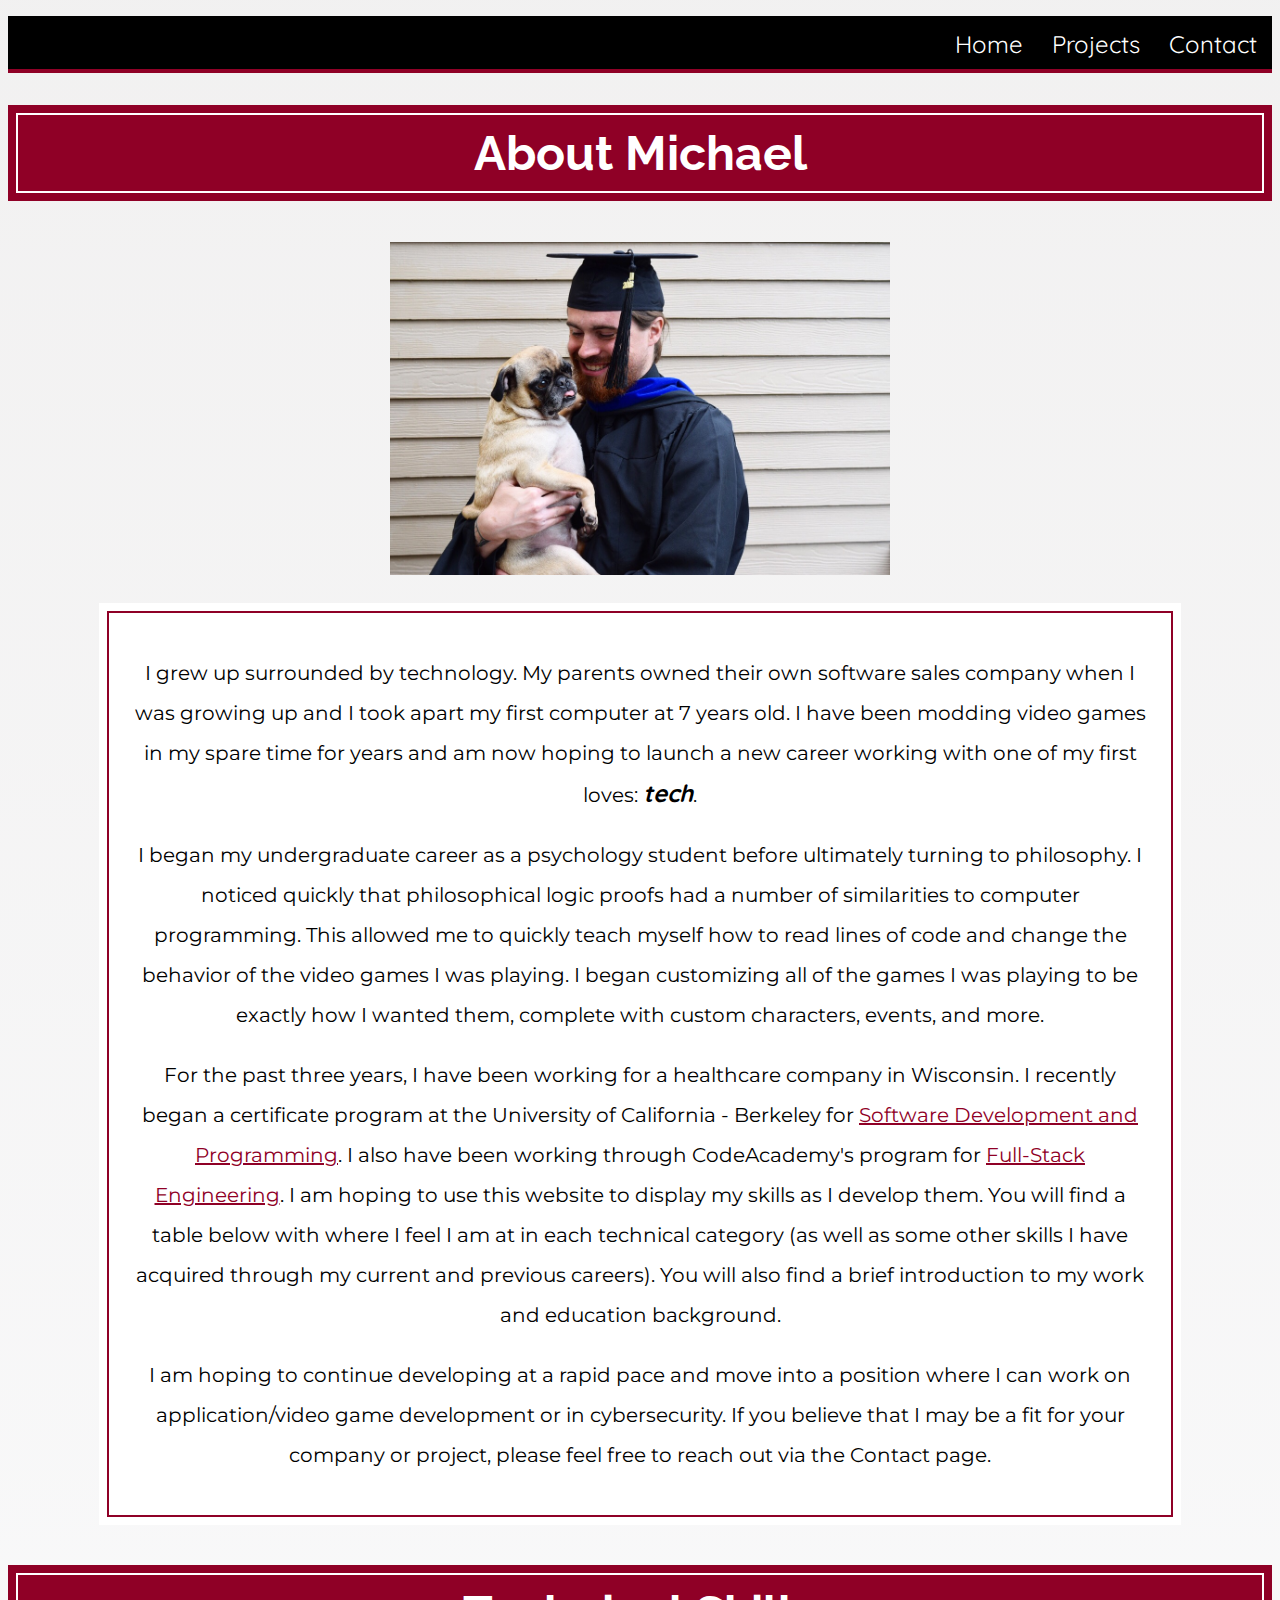
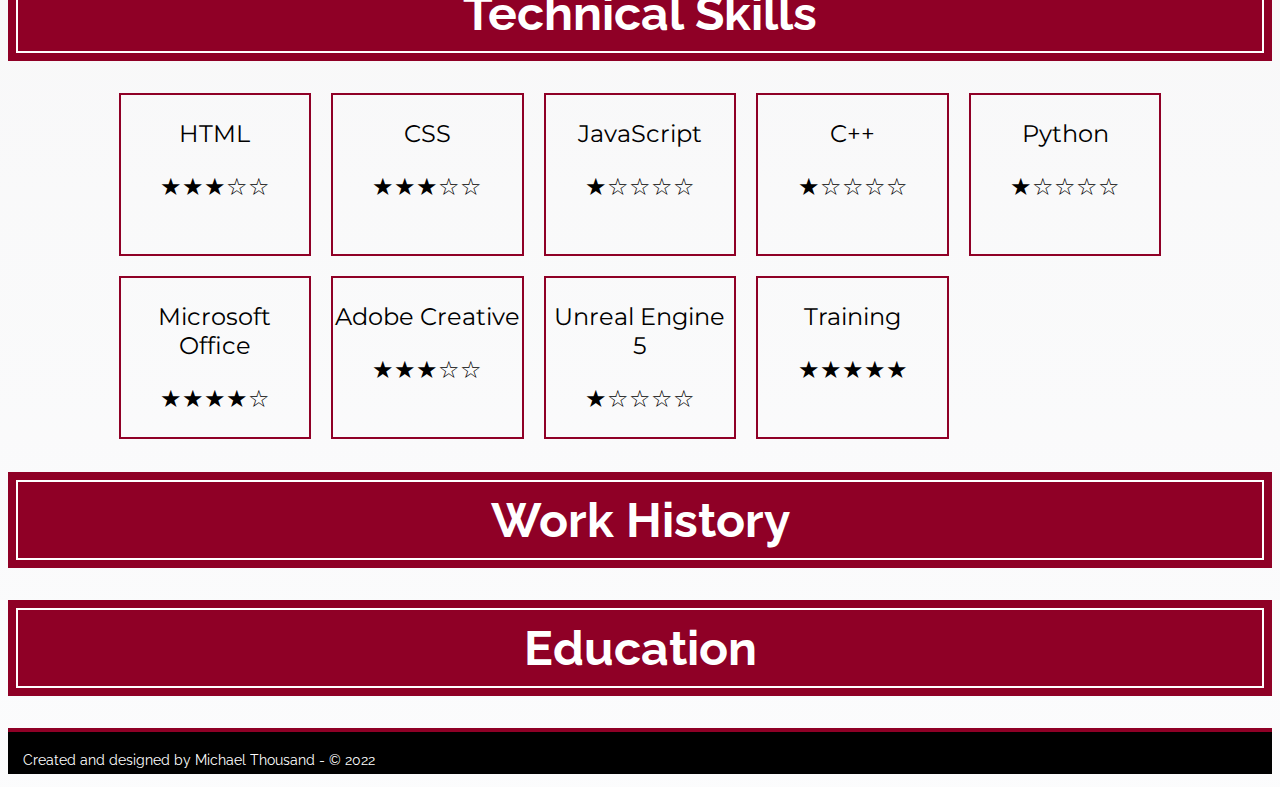
==== about.html @ b2d0b678 "Add files via upload" ====
<!DOCTYPE html>

<html>
    <body>

        <head>
            <title>Michael Thousand - About Me</title>
            <link href="https://fonts.googleapis.com/css2?family=Montserrat&family=Quicksand&family=Raleway&display=swap" rel="stylesheet">
            <link rel="stylesheet" href="./about.css">  
            <meta content="width=device-width, initial-scale=1" name="viewport" />
        </head>

        <header>
            <nav>
                <ul class="navbar">
                    <li><a href="./index.html">Home</a></li>
                    <li><a href="./projects.html">Projects</a></li>
                    <li><a href="./contact.html">Contact</a></li>
                </ul>
            </nav>
        </header>

        <main>
            <div class="container">
                <h1>About Michael</h1>
                <div class="tuukka-pic">
                </div> 
                <div id="about">
                    <p>I grew up surrounded by technology. My parents owned their own software sales company when I was growing up and 
                        I took apart my first computer at 7 years old. I have been modding video games in my spare time for years and am now
                        hoping to launch a new career working with one of my first loves: <strong><em>tech</em></strong>.
                    </p>
                    <p>I began my undergraduate career as a psychology student before ultimately turning to philosophy. I noticed quickly that
                        philosophical logic proofs had a number of similarities to computer programming. This allowed me to quickly teach myself
                        how to read lines of code and change the behavior of the video games I was playing. I began customizing all of the games
                        I was playing to be exactly how I wanted them, complete with custom characters, events, and more.
                    </p>
                    <p>For the past three years, I have been working for a healthcare company in Wisconsin. I recently began a certificate program at
                        the University of California - Berkeley for <a href="https://extension.berkeley.edu/public/category/courseCategoryCertificateProfile.do?method=load&certificateId=17558767">Software Development and Programming</a>.
                        I also have been working through CodeAcademy's program for <a href="https://www.codecademy.com/learn/paths/full-stack-engineer-career-path">Full-Stack Engineering</a>.
                        I am hoping to use this website to display my skills as I develop them. You will find a table below with where I feel I am at in each technical category
                        (as well as some other skills I have acquired through my current and previous careers). You will also find a brief introduction to my work and education background.
                    </p>
                    <p>I am hoping to continue developing at a rapid pace and move into a position where I can work on application/video game development or in cybersecurity.
                        If you believe that I may be a fit for your company or project, please feel free to reach out via the Contact page.
                    </p>
                </div>
            </div>    
            <div class="container">
                <h1>Technical Skills</h1>
                <div class="skills-table">
                    <div class="skill">
                        <p>HTML</p>
                        <p>&#x2605;&#x2605;&#x2605;&#x2606;&#x2606;</p>
                    </div>
                    <div class="skill">
                        <p>CSS</p>
                        <p>&#x2605;&#x2605;&#x2605;&#x2606;&#x2606;</p>
                    </div>
                    <div class="skill">
                        <p>JavaScript</p>
                        <p>&#x2605;&#x2606;&#x2606;&#x2606;&#x2606;</p>
                    </div>
                    <div class="skill">
                        <p>C++</p>
                        <p>&#x2605;&#x2606;&#x2606;&#x2606;&#x2606;</p>
                    </div>
                    <div class="skill">
                        <p>Python</p>
                        <p>&#x2605;&#x2606;&#x2606;&#x2606;&#x2606;</p>
                    </div>
                    <div class="skill">
                        <p>Microsoft Office</p>
                        <p>&#x2605;&#x2605;&#x2605;&#x2605;&#x2606;</p>
                    </div>
                    <div class="skill">
                        <p>Adobe Creative</p>
                        <p>&#x2605;&#x2605;&#x2605;&#x2606;&#x2606;</p>
                    </div>
                    <div class="skill">
                        <p>Unreal Engine 5</p>
                        <p>&#x2605;&#x2606;&#x2606;&#x2606;&#x2606;</p>
                    </div>
                    <div class="skill">
                        <p>Training</p>
                        <p>&#x2605;&#x2605;&#x2605;&#x2605;&#x2605;</p>
                    </div>
                </div>
            </div>
            <div class="container">
                <h1>Work History</h1>
            </div>
            <div class="container">
                <h1>Education</h1>
            </div>
        </main>

        <footer>
            <div class="footer">
                <p>Created and designed by Michael Thousand - &copy; 2022</p>
            </div> 
        </footer>

    </body>
</html>
---- about.css ----
html{
    font-size: 16px;
}

.navbar{
    text-align: right;
    background-color: #000;
    border-bottom: 4px solid #8f0026;
    line-height: 2.5rem;
}

.navbar li{
    display:inline-block;
    font-family: quicksand;
    padding: 5px 10px;
    margin-right: 5px;
    color:#fff;
    font-size: 2rem;
}

.navbar a{
    color:#fff;
    text-decoration: none;
    font-size: 1.5rem;
}

.navbar a:hover{
    font-style: italic;
}

.navbar a:active{
    color:#8f0026;
}

.footer{
    color:#fff;
    font-family: raleway, sans-serif;
    padding-left: 15px;
    text-align: left;
    background-color: #000;
    border-top: 4px solid #8f0026;
    line-height: 1.75rem;
    display: block;
    font-size: 0.85rem;
}

body{
    background-image: linear-gradient(#C9C6C640, #F1F2F640);
}


/*begin unique for page*/
.container h1{
    background-color: #8f0026;
    color: #fff;
    text-align: center;
    padding-top: 20px;
    padding-bottom: 20px;
    font-family: raleway, sans-serif;
    font-size: 3rem;
    outline: 2px solid #fff;
    outline-offset: -10px;
    display: block;
}

.tuukka-pic{
    margin-left: auto;
    margin-right: auto;
    margin-bottom: 20px;
    height: 350px;
    width: 500px;
    background-image: url("./withTuuks.jpg");
    background-position: center;
    background-repeat: no-repeat;
    background-size: contain;
    overflow: hidden;
}

#about{
    font-family: montserrat, sans-serif;
    font-size: 1.25rem;
    text-align: center;
    width: 80%;
    line-height: 2.5rem;
    margin-left: auto;
    margin-right: auto;
    margin-bottom: 40px;
    padding: 30px 35px;
    color:#000;
    outline: 2px solid #8f0026;
    outline-offset: -10px;
    background-color: #fff;
}

#about a{
    color:#8f0026;
}

#about a:hover{
    font-style: italic;
}

#about strong{
    font-size: 1.5rem;
    font-family: quicksand, sans-serif;
}

.skills-table{
    display: grid;
    width: 82.5%;
    position: relative;
    margin: auto;
    gap: 20px;
    grid-template-columns: 1fr 1fr 1fr 1fr 1fr;
    grid-template-rows: 1fr 1fr;
    text-align:center;
}

.skill{
    font-family: montserrat, sans-serif;
    font-size: 1.5rem;
    border: 2.5px solid #8f0026;
}

@media only screen and (max-width: 450px){
    #about{
        font-family: montserrat, sans-serif;
        font-size: 1.25rem;
        text-align: center;
        width: 80%;
        line-height: 2.5rem;
        margin-left: auto;
        margin-right: auto;
        margin-bottom: 40px;
        padding: 30px 35px;
        color:#000;
        outline: 2px solid #8f0026;
        outline-offset: -10px;
        background-color: #fff;
    }    

    .skills-table{
        display: grid;
        width: 90%;
        position: relative;
        margin: auto;
        gap: 10px;
        grid-template-columns: 1fr 1fr 1fr;
        grid-template-rows: 1fr 1fr 1fr;
        text-align:center;
    }
    
    .skill{
        font-family: montserrat, sans-serif;
        font-size: 1rem;
        border: 1px solid #8f0026;
    }
}
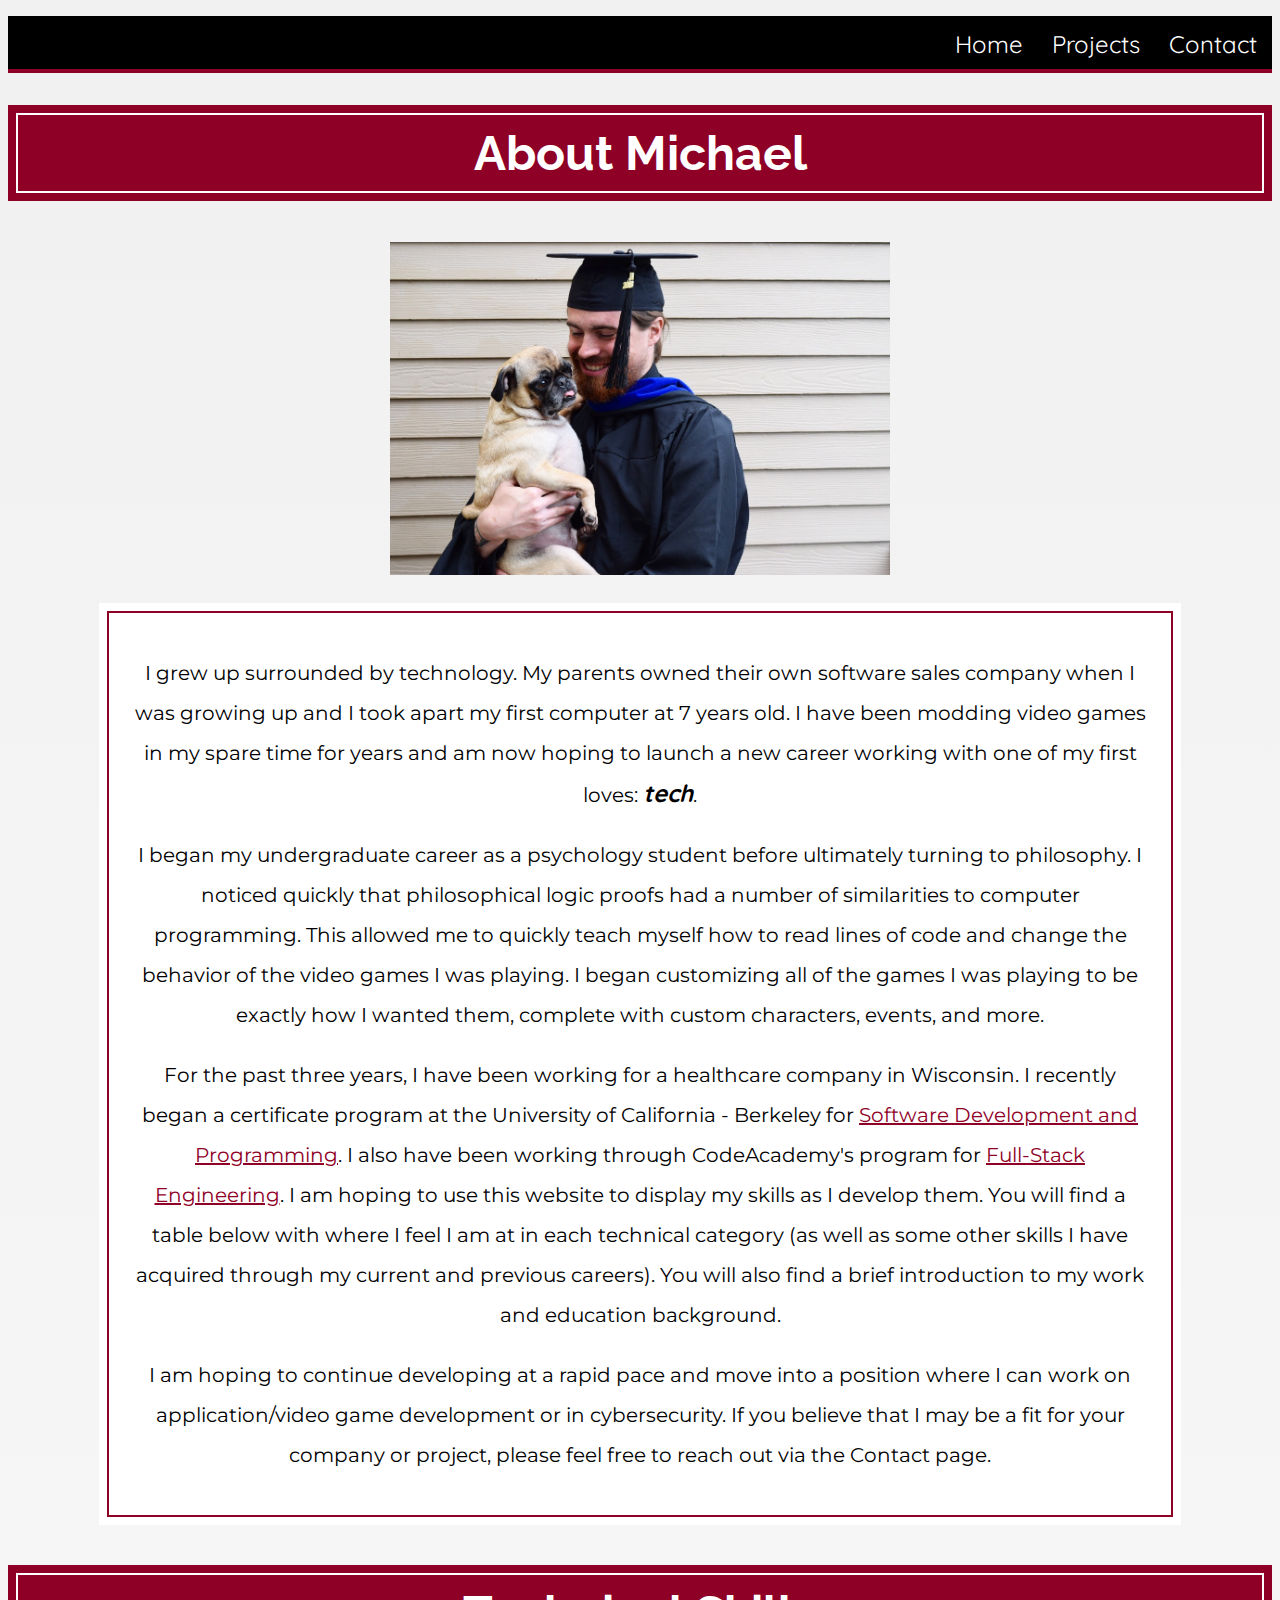
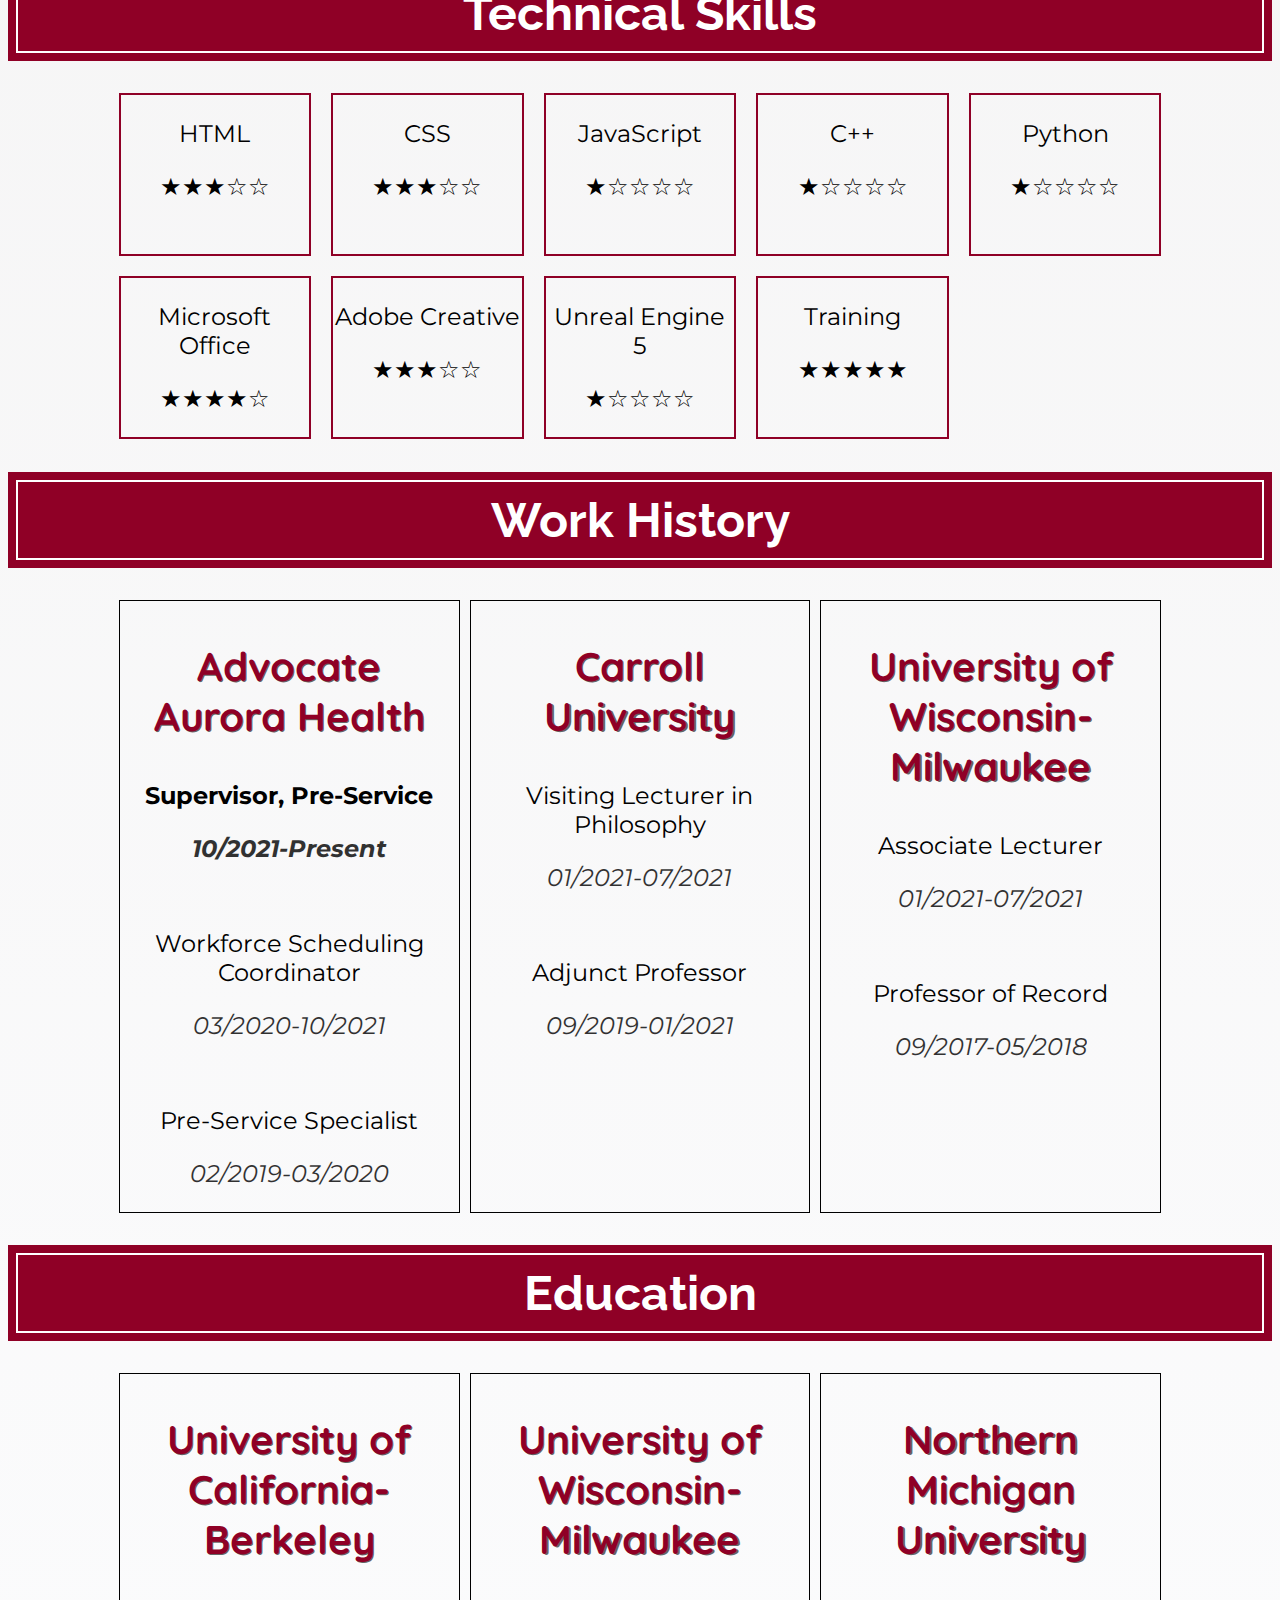
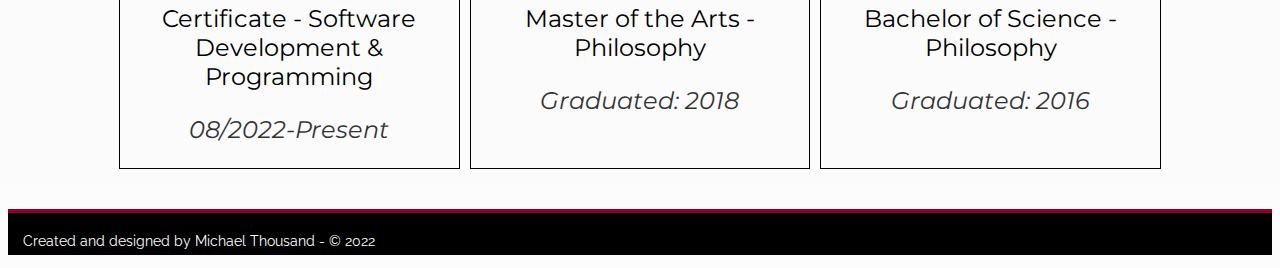
==== commit 13438ffd: "updated about page" ====
--- a/about.html
+++ b/about.html
@@ -89,9 +89,55 @@
             </div>
             <div class="container">
                 <h1>Work History</h1>
+                <div class="resume-table">
+                    <div class="job">
+                        <h3>Advocate Aurora Health</h3>
+                        <p class="role"><strong>Supervisor, Pre-Service</strong></p>
+                        <p class="date"><strong>10/2021-Present</strong></p>
+                        <br>
+                        <p class="role">Workforce Scheduling Coordinator</p>
+                        <p class="date">03/2020-10/2021</p>
+                        <br>
+                        <p class="role">Pre-Service Specialist</p>
+                        <p class="date">02/2019-03/2020</p>
+                    </div>
+                    <div class="job">
+                        <h3>Carroll University</h3>
+                        <p class="role">Visiting Lecturer in Philosophy</p>
+                        <p class="date">01/2021-07/2021</p>
+                        <br>
+                        <p class="role">Adjunct Professor</p>
+                        <p class="date">09/2019-01/2021</p>
+                    </div>
+                    <div class="job">
+                        <h3>University of Wisconsin-Milwaukee</h3>
+                        <p class="role">Associate Lecturer</p>
+                        <p class="date">01/2021-07/2021</p>
+                        <br>
+                        <p class="role">Professor of Record</p>
+                        <p class="date">09/2017-05/2018</p>
+                    </div>
+                </div>
             </div>
             <div class="container">
                 <h1>Education</h1>
+                <div class="edu-table">
+                    <div class="school">
+                        <h3>University of California-Berkeley</h3>
+                        <p class="role">Certificate - Software Development & Programming</p>
+                        <p class="date">08/2022-Present</p>
+                    </div>
+                    <div class="school">
+                        <h3>University of Wisconsin-Milwaukee</h3>
+                        <p class="role">Master of the Arts - Philosophy</p>
+                        <p class="date">Graduated: 2018</p>
+                    </div>
+                    <div class="school">
+                        <h3>Northern Michigan University</h3>
+                        <p class="role">Bachelor of Science - Philosophy</p>
+                        <p class="date">Graduated: 2016</p>
+                    </div>
+                </div>
             </div>
         </main>
 
--- a/about.css
+++ b/about.css
@@ -122,7 +122,69 @@
     border: 2.5px solid #8f0026;
 }
 
-@media only screen and (max-width: 450px){
+.resume-table{
+    display: grid;
+    width: 82.5%;
+    position: relative;
+    margin: auto;
+    grid-template-columns: 1fr 1fr 1fr;
+    grid-template-rows: 1fr;
+    text-align: center;
+    gap: 10px;
+}
+
+.job{
+    border: 1px solid #000;
+    padding: 0px 10px;
+}
+
+.job h3{
+    font-family: quicksand, sans-serif;
+    font-size: 2.5rem;
+    color: #8f0026;
+    text-shadow: 1.25px 1.25px #00000099;
+}
+
+.job p{
+    font-family: montserrat, sans-serif;
+    font-size: 1.5rem;
+}
+
+.date{
+    font-style: italic;
+    opacity: 80%;
+}
+
+.edu-table{
+    display: grid;
+    width: 82.5%;
+    position: relative;
+    margin: auto;
+    grid-template-columns: 1fr 1fr 1fr;
+    grid-template-rows: 1fr;
+    text-align: center;
+    gap: 10px;
+    padding-bottom: 40px;
+}
+
+.school{
+    border: 1px solid #000;
+    padding: 0px 10px;
+}
+
+.school h3{
+    font-family: quicksand, sans-serif;
+    font-size: 2.5rem;
+    color: #8f0026;
+    text-shadow: 1.25px 1.25px #00000099;
+}
+
+.school p{
+    font-family: montserrat, sans-serif;
+    font-size: 1.5rem;
+}
+
+@media only screen and (max-width: 500px){
     #about{
         font-family: montserrat, sans-serif;
         font-size: 1.25rem;
@@ -155,4 +217,128 @@
         font-size: 1rem;
         border: 1px solid #8f0026;
     }
+
+    .tuukka-pic{
+        width: auto;
+    }
+
+    .container h1{
+        font-size: 2.5rem
+    }
+
+    .resume-table{
+        grid-template-columns: 1fr;
+        grid-template-rows: 1fr 1fr 1fr;
+    }
+
+    .job h3{
+        font-size: 2rem;
+    }
+
+    .job p{
+        font-size: 1.25rem;
+    }
+
+    .edu-table{
+        grid-template-columns: 1fr;
+        grid-template-rows: 1fr 1fr 1fr;
+    }
+
+    .school{
+        padding-bottom: 20px;
+    }
+
+    .school h3{
+        font-size: 2rem;
+    }
+
+    .school p{
+        font-size: 1.25rem;
+    }
+
+}
+
+@media only screen and (min-width: 500px) and (max-width:700px){
+    .skills-table{
+        display: grid;
+        width: 90%;
+        position: relative;
+        margin: auto;
+        gap: 10px;
+        grid-template-columns: 1fr 1fr 1fr;
+        grid-template-rows: 1fr 1fr 1fr;
+        text-align:center;
+    }
+    
+    .skill{
+        font-family: montserrat, sans-serif;
+        font-size: 1.5rem;
+        border: 1px solid #8f0026;
+    }
+
+    .resume-table{
+        grid-template-columns: 1fr;
+        grid-template-rows: 1fr 1fr 1fr;
+    }
+
+    .job h3{
+        font-size: 2rem;
+    }
+
+    .job p{
+        font-size: 1.25rem;
+    }
+
+    .edu-table{
+        grid-template-columns: 1fr;
+        grid-template-rows: 1fr 1fr 1fr;
+    }
+
+    .school{
+        padding-bottom: 20px;
+    }
+
+    .school h3{
+        font-size: 2rem;
+    }
+
+    .school p{
+        font-size: 1.25rem;
+    }
+}
+
+@media only screen and (min-width:700px) and (max-width:850px){
+    .skill{
+        font-size: 1.25rem;
+    }
+
+    .resume-table{
+        grid-template-columns: 1fr;
+        grid-template-rows: 1fr 1fr 1fr;
+    }
+
+    .job h3{
+        font-size: 2rem;
+    }
+
+    .job p{
+        font-size: 1.25rem;
+    }
+
+    .edu-table{
+        grid-template-columns: 1fr;
+        grid-template-rows: 1fr 1fr 1fr;
+    }
+
+    .school{
+        padding-bottom: 20px;
+    }
+
+    .school h3{
+        font-size: 2rem;
+    }
+
+    .school p{
+        font-size: 1.25rem;
+    }
 }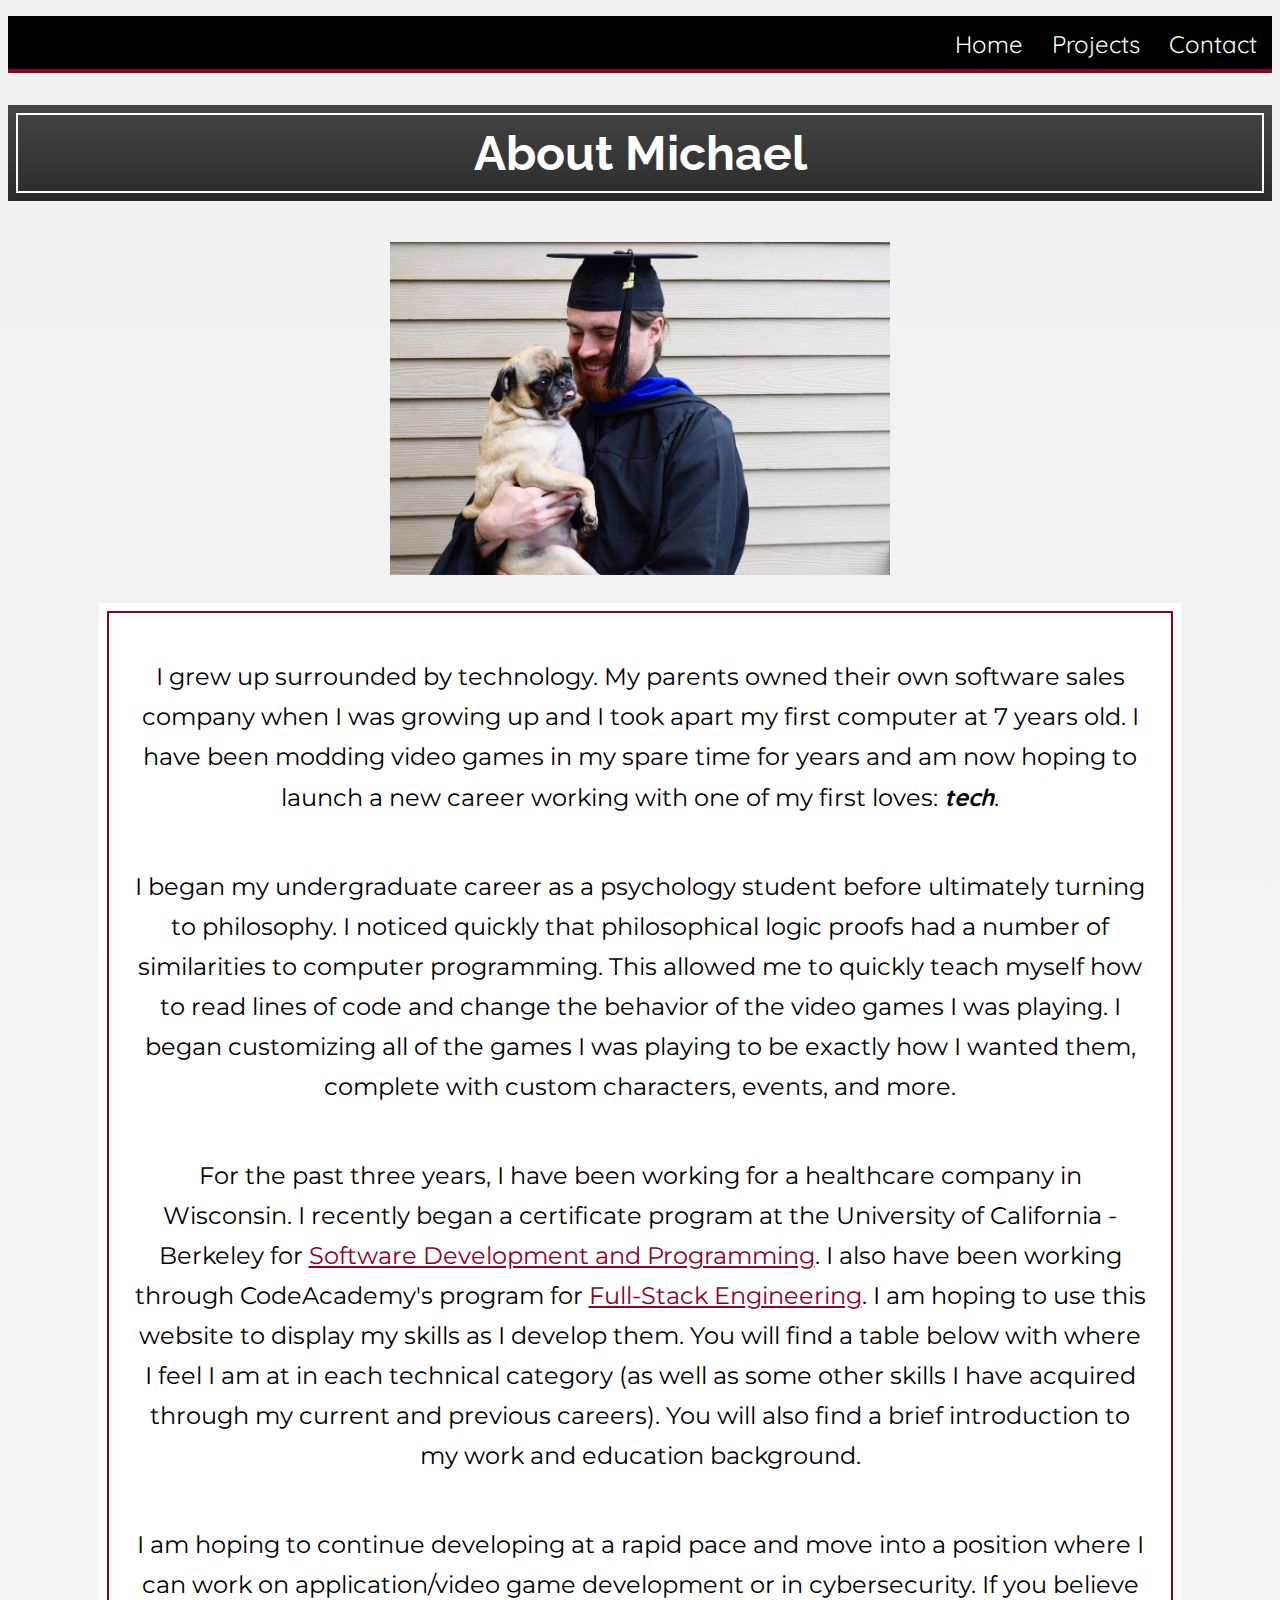
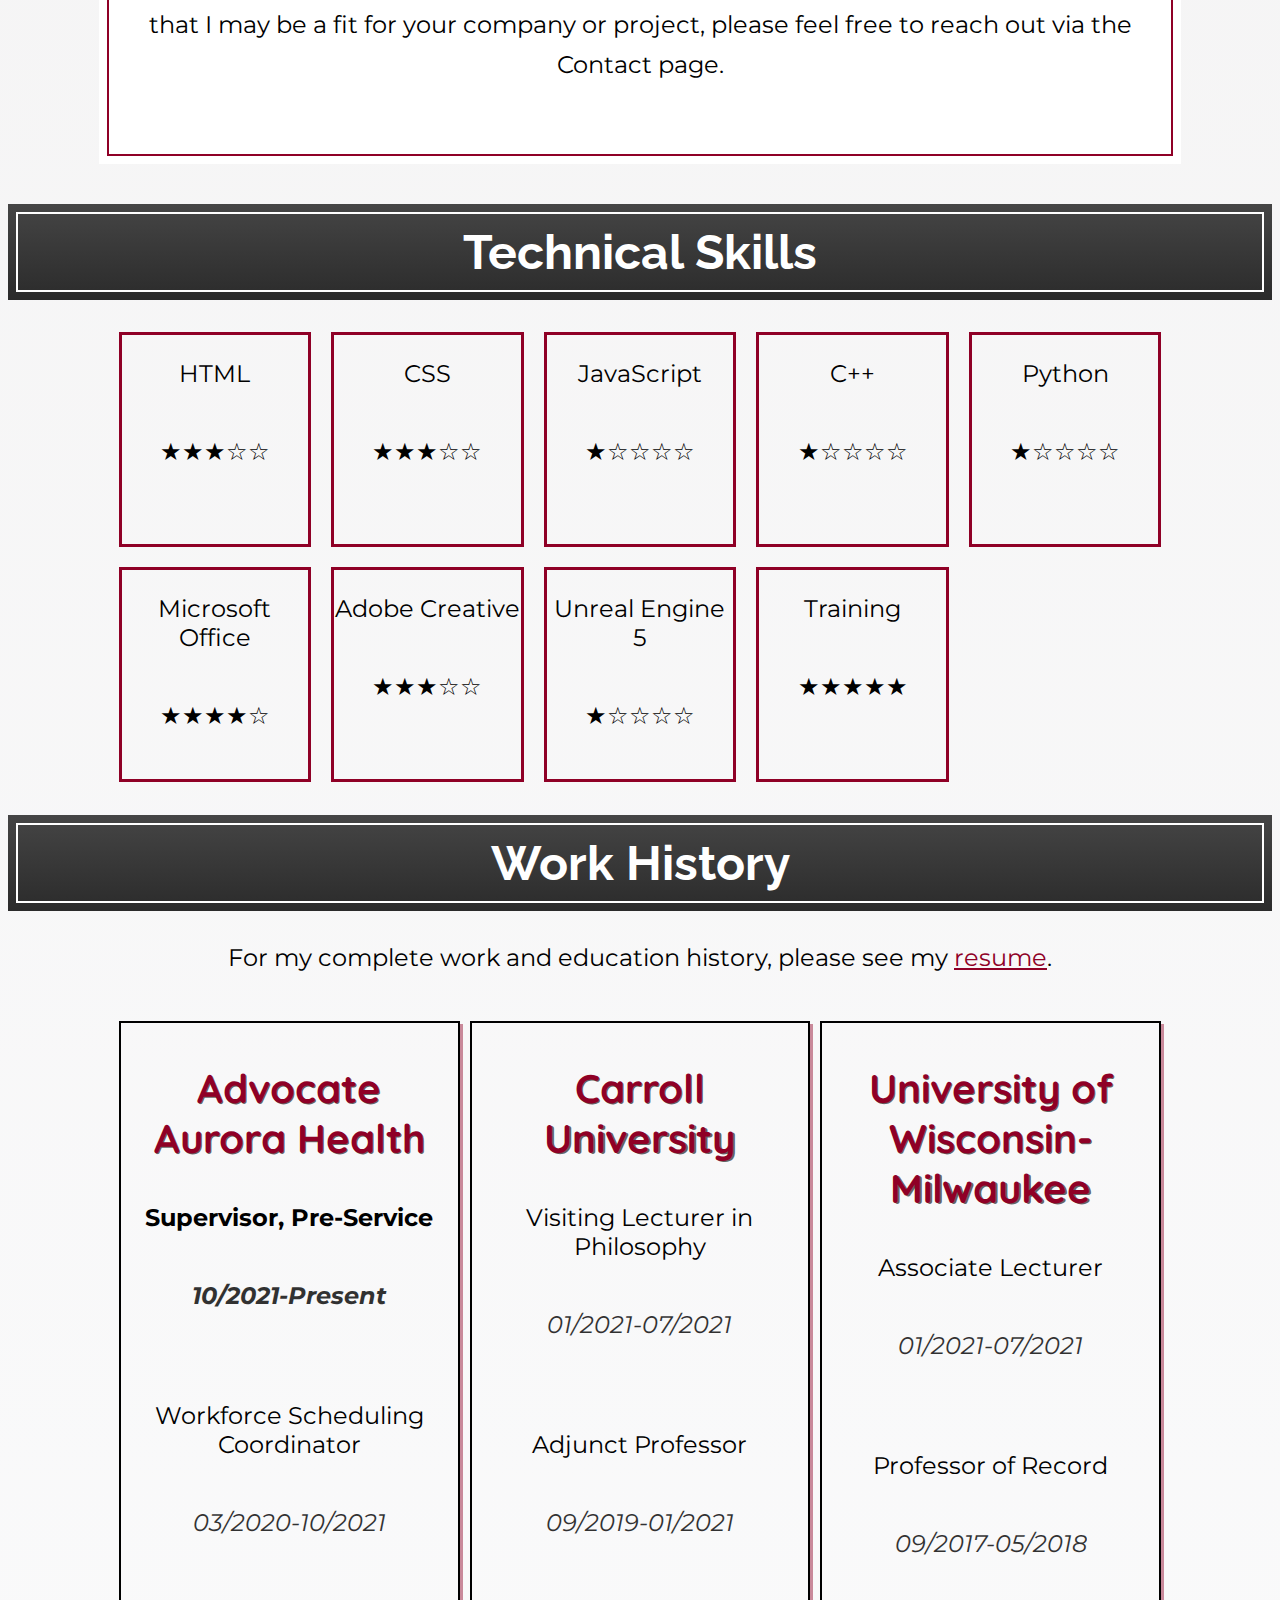
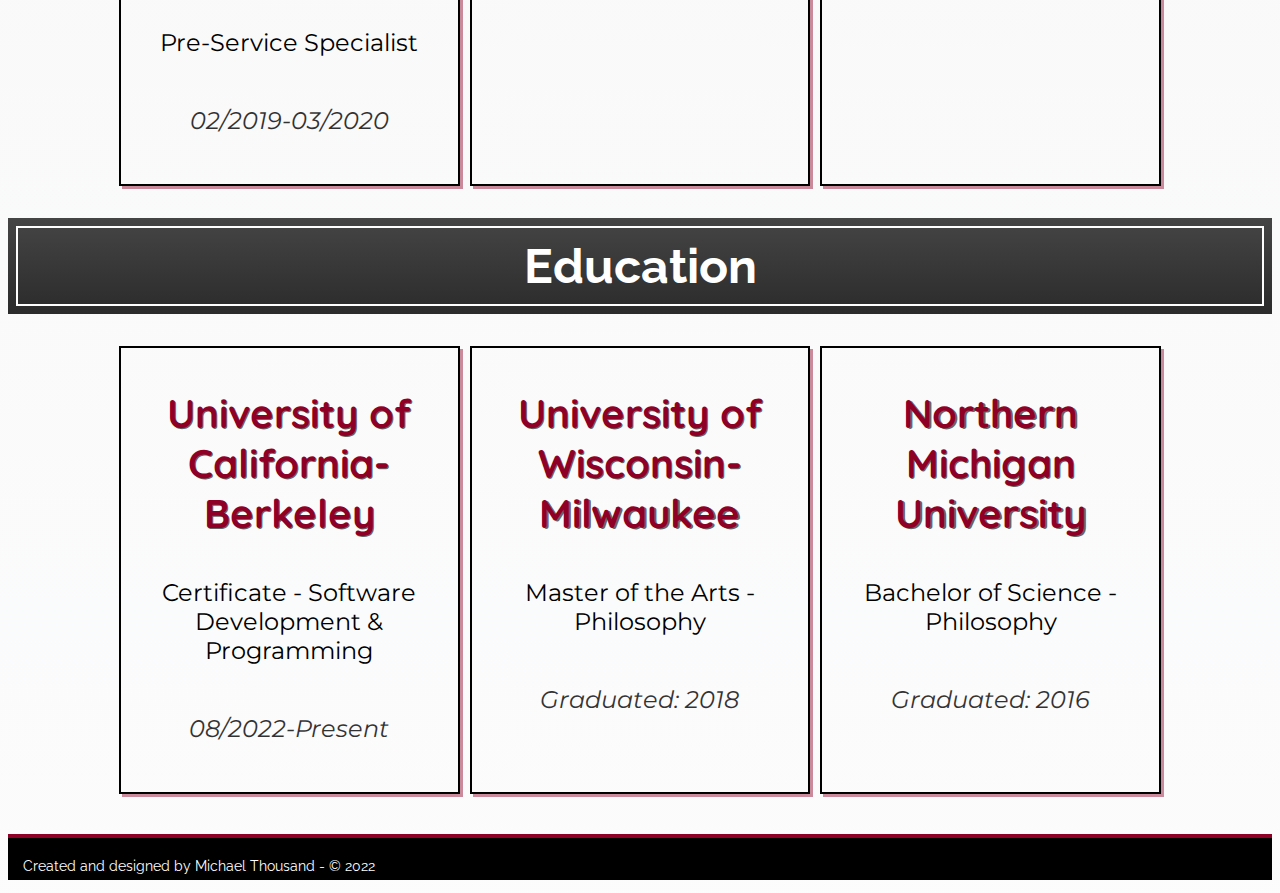
==== commit 5bbbbd8c: "1st draft final tweaks" ====
--- a/about.html
+++ b/about.html
@@ -8,6 +8,7 @@
             <link href="https://fonts.googleapis.com/css2?family=Montserrat&family=Quicksand&family=Raleway&display=swap" rel="stylesheet">
             <link rel="stylesheet" href="./about.css">  
             <meta content="width=device-width, initial-scale=1" name="viewport" />
+            <meta content="format-detection" content="telephone=no">
         </head>
 
         <header>
@@ -89,6 +90,7 @@
             </div>
             <div class="container">
                 <h1>Work History</h1>
+                <p>For my complete work and education history, please see my <a href="./Michael_Thousand_Resume.pdf" target="_blank">resume</a>.</p>
                 <div class="resume-table">
                     <div class="job">
                         <h3>Advocate Aurora Health</h3>
--- a/about.css
+++ b/about.css
@@ -51,7 +51,7 @@
 
 /*begin unique for page*/
 .container h1{
-    background-color: #8f0026;
+    background-image: linear-gradient(#454545, #2b2b2b);
     color: #fff;
     text-align: center;
     padding-top: 20px;
@@ -61,6 +61,17 @@
     outline: 2px solid #fff;
     outline-offset: -10px;
     display: block;
+}
+
+.container p{
+    text-align: center;
+    font-size: 1.5rem;
+    padding-bottom: 25px;
+    font-family: montserrat, sans-serif;
+}
+
+.container a{
+    color: #8f0026;
 }
 
 .tuukka-pic{
@@ -119,7 +130,7 @@
 .skill{
     font-family: montserrat, sans-serif;
     font-size: 1.5rem;
-    border: 2.5px solid #8f0026;
+    border: 3.5px solid #8f0026;
 }
 
 .resume-table{
@@ -134,7 +145,8 @@
 }
 
 .job{
-    border: 1px solid #000;
+    border: 2px solid #000;
+    box-shadow: 3px 3px #9A193B80;
     padding: 0px 10px;
 }
 
@@ -153,6 +165,7 @@
 .date{
     font-style: italic;
     opacity: 80%;
+    text-decoration: none;
 }
 
 .edu-table{
@@ -168,8 +181,9 @@
 }
 
 .school{
-    border: 1px solid #000;
+    border: 2px solid #000;
     padding: 0px 10px;
+    box-shadow: 3px 3px #9A193B80;
 }
 
 .school h3{
@@ -185,6 +199,10 @@
 }
 
 @media only screen and (max-width: 500px){
+    .container p{
+        font-size: 1.25rem;
+    }
+
     #about{
         font-family: montserrat, sans-serif;
         font-size: 1.25rem;
@@ -259,6 +277,10 @@
 }
 
 @media only screen and (min-width: 500px) and (max-width:700px){
+    .container p{
+        font-size: 1.25rem;
+    }
+
     .skills-table{
         display: grid;
         width: 90%;
@@ -308,6 +330,10 @@
 }
 
 @media only screen and (min-width:700px) and (max-width:850px){
+    .container p{
+        font-size: 1.25rem;
+    }
+
     .skill{
         font-size: 1.25rem;
     }
@@ -341,4 +367,10 @@
     .school p{
         font-size: 1.25rem;
     }
+}
+
+@media only screen and (max-width:400px){
+    .skill p{
+        font-size: 1.05rem;
+    }
 }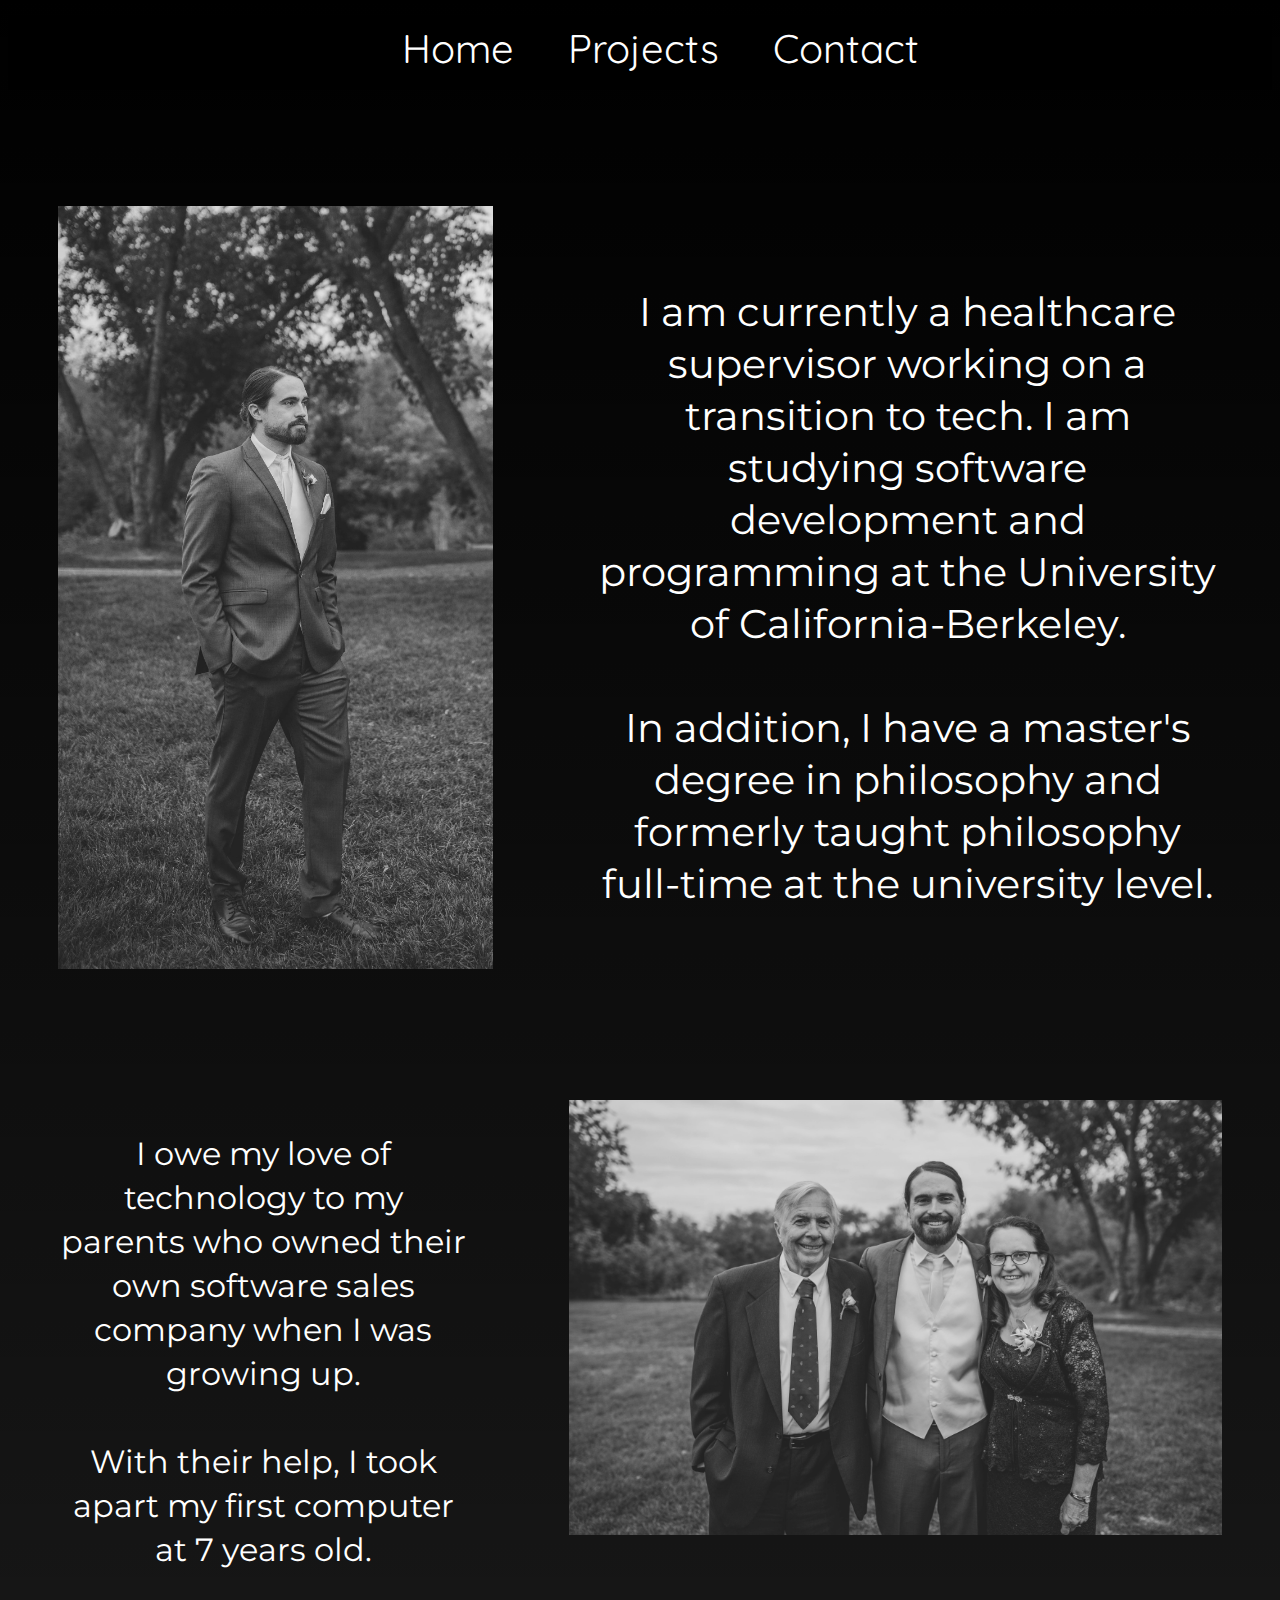
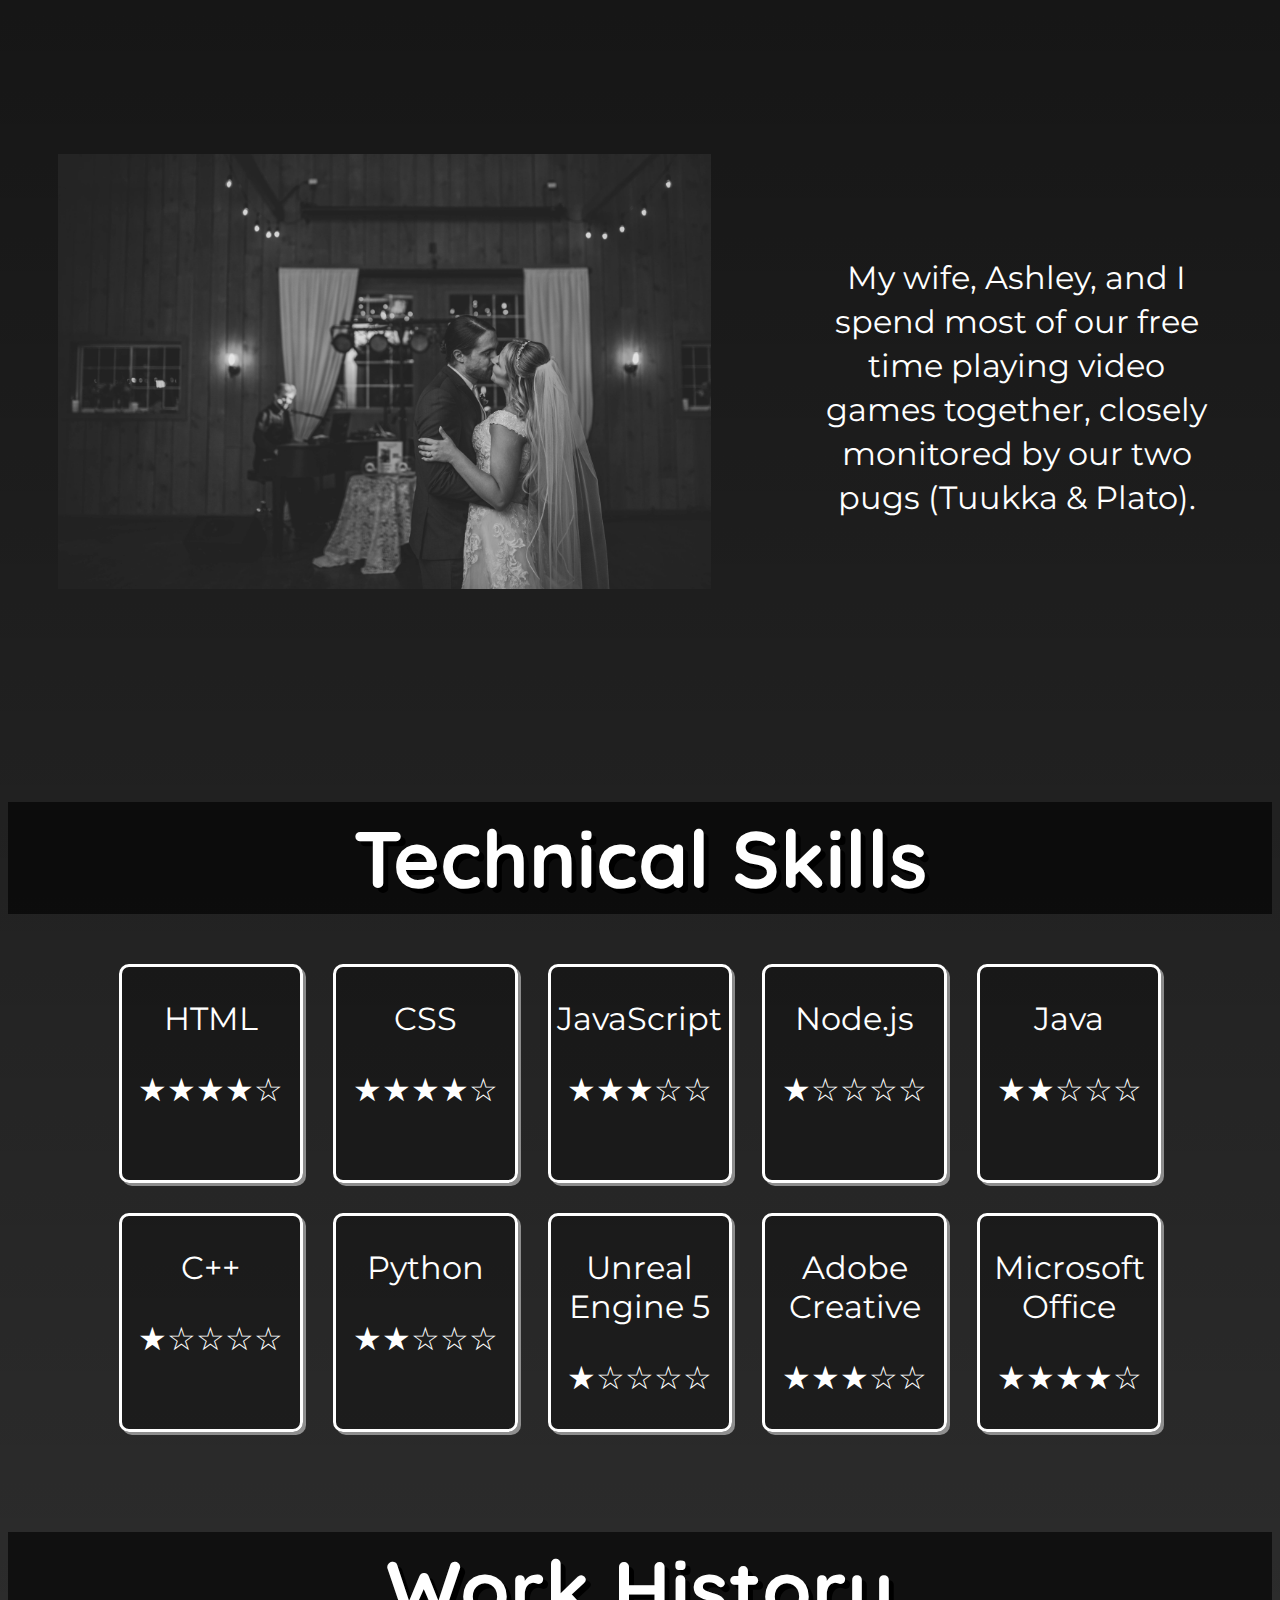
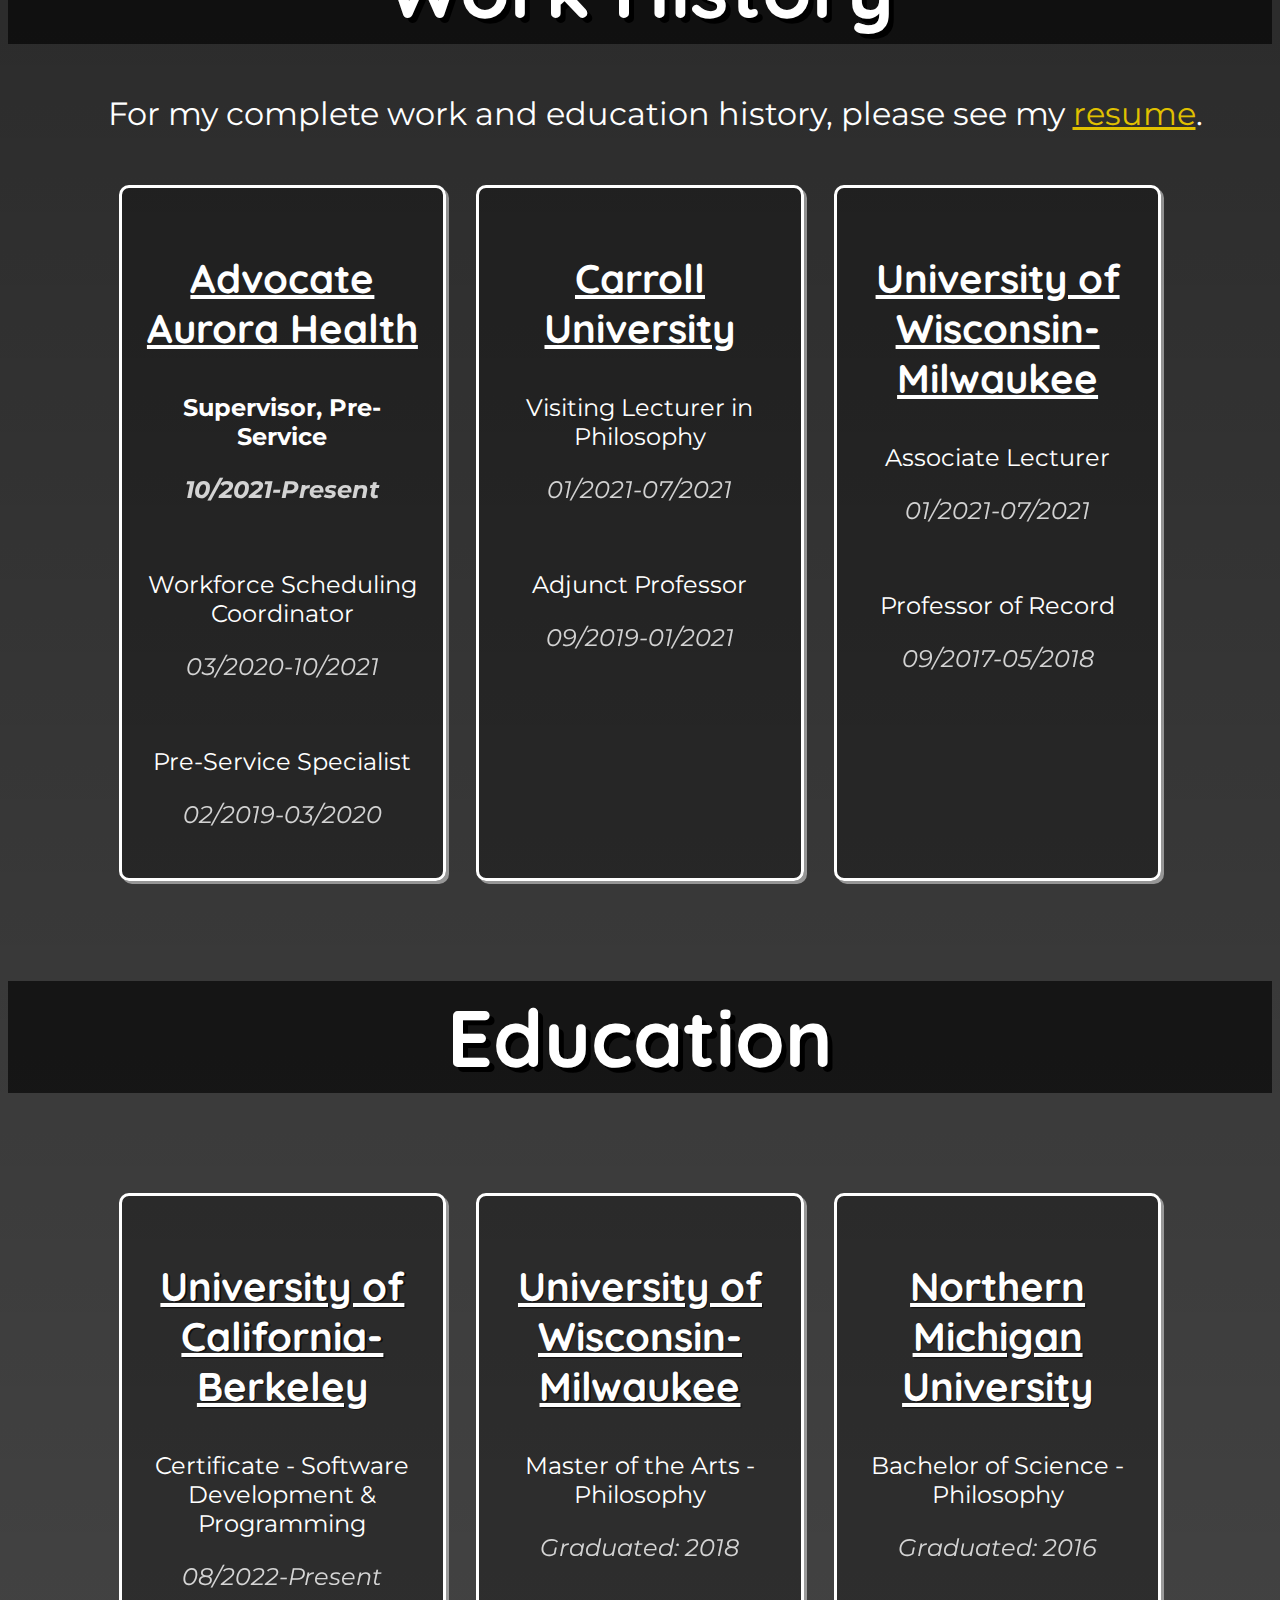
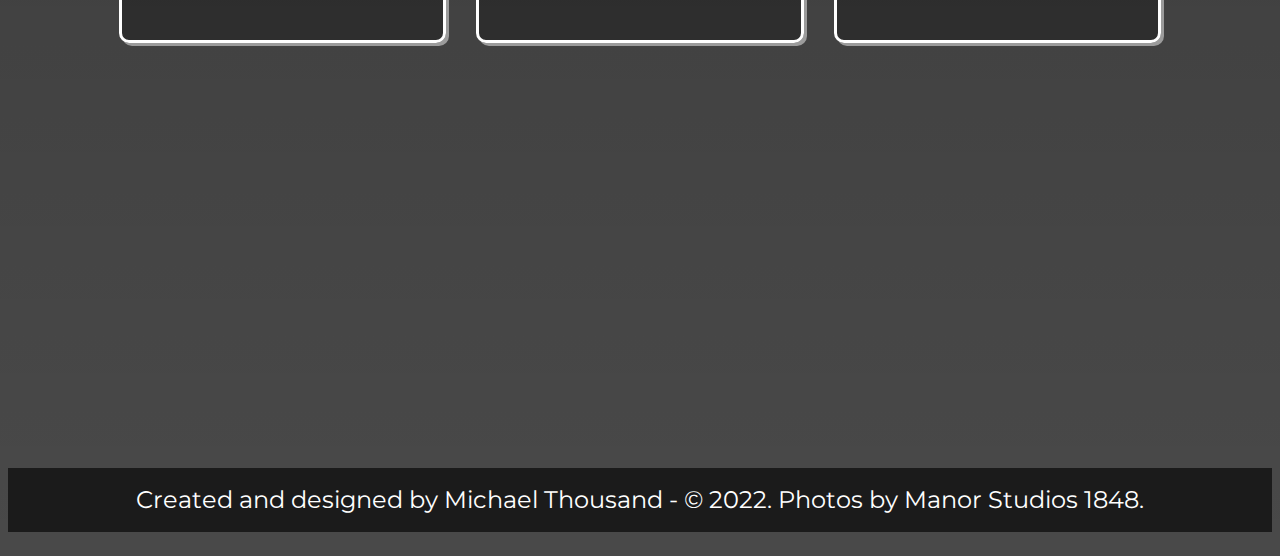
==== commit a6e74a1f: "website 2.0" ====
--- a/about.html
+++ b/about.html
@@ -22,45 +22,55 @@
         </header>
 
         <main>
-            <div class="container">
-                <h1>About Michael</h1>
-                <div class="tuukka-pic">
-                </div> 
-                <div id="about">
-                    <p>I grew up surrounded by technology. My parents owned their own software sales company when I was growing up and 
-                        I took apart my first computer at 7 years old. I have been modding video games in my spare time for years and am now
-                        hoping to launch a new career working with one of my first loves: <strong><em>tech</em></strong>.
-                    </p>
-                    <p>I began my undergraduate career as a psychology student before ultimately turning to philosophy. I noticed quickly that
-                        philosophical logic proofs had a number of similarities to computer programming. This allowed me to quickly teach myself
-                        how to read lines of code and change the behavior of the video games I was playing. I began customizing all of the games
-                        I was playing to be exactly how I wanted them, complete with custom characters, events, and more.
-                    </p>
-                    <p>For the past three years, I have been working for a healthcare company in Wisconsin. I recently began a certificate program at
-                        the University of California - Berkeley for <a href="https://extension.berkeley.edu/public/category/courseCategoryCertificateProfile.do?method=load&certificateId=17558767">Software Development and Programming</a>.
-                        I also have been working through CodeAcademy's program for <a href="https://www.codecademy.com/learn/paths/full-stack-engineer-career-path">Full-Stack Engineering</a>.
-                        I am hoping to use this website to display my skills as I develop them. You will find a table below with where I feel I am at in each technical category
-                        (as well as some other skills I have acquired through my current and previous careers). You will also find a brief introduction to my work and education background.
-                    </p>
-                    <p>I am hoping to continue developing at a rapid pace and move into a position where I can work on application/video game development or in cybersecurity.
-                        If you believe that I may be a fit for your company or project, please feel free to reach out via the Contact page.
-                    </p>
-                </div>
-            </div>    
+            <div id="top-section">
+                <img src="./wedding_solo.jpg" alt="Michael">
+                <p>I am currently a healthcare supervisor working on a transition to tech. I am studying software development
+                    and programming at the University of California-Berkeley.
+                    <br>
+                    <br>
+                    In addition, I have a master's degree in philosophy and formerly taught philosophy full-time at the university
+                    level.
+                </p>
+            </div>
+
+            <div id="mid-section">
+                <p>I owe my love of technology to my parents who owned their own software sales company when I was growing up.
+                    <br>
+                    <br>
+                    With their help, I took apart my first computer at 7 years old.
+                </p>
+                <img src="./wedding_parents.jpg" alt="Michael and his parents">
+            </div>
+
+            <div id="bot-section">
+                <img src="./wedding_Ashley.jpg" alt="Michael with his wife Ashley">
+                <p>My wife, Ashley, and I spend most of our free time playing video games together, closely monitored by our
+                    two pugs (Tuukka & Plato).
+                </p>
+            </div>
+ 
             <div class="container">
                 <h1>Technical Skills</h1>
                 <div class="skills-table">
                     <div class="skill">
                         <p>HTML</p>
+                        <p>&#x2605;&#x2605;&#x2605;&#x2605;&#x2606;</p>
+                    </div>
+                    <div class="skill">
+                        <p>CSS</p>
+                        <p>&#x2605;&#x2605;&#x2605;&#x2605;&#x2606;</p>
+                    </div>
+                    <div class="skill">
+                        <p>JavaScript</p>
                         <p>&#x2605;&#x2605;&#x2605;&#x2606;&#x2606;</p>
                     </div>
                     <div class="skill">
-                        <p>CSS</p>
-                        <p>&#x2605;&#x2605;&#x2605;&#x2606;&#x2606;</p>
+                        <p>Node.js</p>
+                        <p>&#x2605;&#x2606;&#x2606;&#x2606;&#x2606;</p>
                     </div>
                     <div class="skill">
-                        <p>JavaScript</p>
-                        <p>&#x2605;&#x2606;&#x2606;&#x2606;&#x2606;</p>
+                        <p>Java</p>
+                        <p>&#x2605;&#x2605;&#x2606;&#x2606;&#x2606;</p>
                     </div>
                     <div class="skill">
                         <p>C++</p>
@@ -68,29 +78,25 @@
                     </div>
                     <div class="skill">
                         <p>Python</p>
-                        <p>&#x2605;&#x2606;&#x2606;&#x2606;&#x2606;</p>
+                        <p>&#x2605;&#x2605;&#x2606;&#x2606;&#x2606;</p>
                     </div>
                     <div class="skill">
-                        <p>Microsoft Office</p>
-                        <p>&#x2605;&#x2605;&#x2605;&#x2605;&#x2606;</p>
+                        <p>Unreal Engine 5</p>
+                        <p>&#x2605;&#x2606;&#x2606;&#x2606;&#x2606;</p>
                     </div>
                     <div class="skill">
                         <p>Adobe Creative</p>
                         <p>&#x2605;&#x2605;&#x2605;&#x2606;&#x2606;</p>
                     </div>
                     <div class="skill">
-                        <p>Unreal Engine 5</p>
-                        <p>&#x2605;&#x2606;&#x2606;&#x2606;&#x2606;</p>
-                    </div>
-                    <div class="skill">
-                        <p>Training</p>
-                        <p>&#x2605;&#x2605;&#x2605;&#x2605;&#x2605;</p>
+                        <p>Microsoft Office</p>
+                        <p>&#x2605;&#x2605;&#x2605;&#x2605;&#x2606;</p>
                     </div>
                 </div>
             </div>
             <div class="container">
                 <h1>Work History</h1>
-                <p>For my complete work and education history, please see my <a href="./Michael_Thousand_Resume.pdf" target="_blank">resume</a>.</p>
+                <p id="resume-line">For my complete work and education history, please see my <a href="./Michael_Thousand_Resume.pdf" target="_blank">resume</a>.</p>
                 <div class="resume-table">
                     <div class="job">
                         <h3>Advocate Aurora Health</h3>
@@ -145,7 +151,7 @@
 
         <footer>
             <div class="footer">
-                <p>Created and designed by Michael Thousand - &copy; 2022</p>
+                <p>Created and designed by Michael Thousand - &copy; 2022. Photos by Manor Studios 1848.</p>
             </div> 
         </footer>
 
--- a/about.css
+++ b/about.css
@@ -2,26 +2,27 @@
     font-size: 16px;
 }
 
+body{
+    background-image: linear-gradient(#000, #000000b6);
+    background-repeat: no-repeat;
+}
+
 .navbar{
-    text-align: right;
-    background-color: #000;
-    border-bottom: 4px solid #8f0026;
-    line-height: 2.5rem;
+    text-align: center;
+    background-color: #0000009f;
+    line-height: 4rem;
 }
 
 .navbar li{
-    display:inline-block;
-    font-family: quicksand;
-    padding: 5px 10px;
-    margin-right: 5px;
-    color:#fff;
-    font-size: 2rem;
+    font-family: quicksand, sans-serif;
+    font-size: 2.5rem;
+    display: inline;
+    padding: 25px;
 }
 
 .navbar a{
-    color:#fff;
+    color: #fff;
     text-decoration: none;
-    font-size: 1.5rem;
 }
 
 .navbar a:hover{
@@ -29,91 +30,94 @@
 }
 
 .navbar a:active{
-    color:#8f0026;
+    color: #E0C100;
 }
 
 .footer{
+    text-align: center;
+    background-color: #0000009f;
+    line-height: 4rem;
+    margin-bottom: 0px;
+    margin-top: 425px;
+    color: #fff;
+    font-family: montserrat, sans-serif;
+    font-size: 1.5rem;
+}
+
+
+/*begin unique for this page*/
+
+#top-section{
+    display: inline-flex;
+    padding: 50px;
+    margin-top: 100px;
+}
+
+#top-section img{
+    height: 1014px;
+    width: 580.5px;
+}
+
+#top-section p{
+    padding:175px 100px 100px 100px;
     color:#fff;
-    font-family: raleway, sans-serif;
-    padding-left: 15px;
-    text-align: left;
-    background-color: #000;
-    border-top: 4px solid #8f0026;
-    line-height: 1.75rem;
-    display: block;
-    font-size: 0.85rem;
-}
-
-body{
-    background-image: linear-gradient(#C9C6C640, #F1F2F640);
-}
-
-
-/*begin unique for page*/
+    font-family: montserrat, sans-serif;
+    font-size: 3rem;
+    text-align: center;
+    line-height: 5rem;
+}
+
+#mid-section{
+    display: inline-flex;
+    padding: 50px;
+}
+
+#mid-section img{
+    height: 580.5px;
+    width: 1014px;
+}
+
+
+#mid-section p{
+    padding: 20px 100px 100px 100px;
+    color:#fff;
+    font-family: montserrat, sans-serif;
+    font-size: 3rem;
+    text-align: center;
+    line-height: 5rem;
+}
+
+#bot-section{
+    display: inline-flex;
+    padding: 50px;
+}
+
+#bot-section img{
+    height: 580.5px;
+    width: 1014px;
+}
+
+
+#bot-section p{
+    padding: 120px 100px 100px 100px;
+    color:#fff;
+    font-family: montserrat, sans-serif;
+    font-size: 3rem;
+    text-align: center;
+    line-height: 5rem;
+}
+
 .container h1{
-    background-image: linear-gradient(#454545, #2b2b2b);
+    font-family: quicksand, sans-serif;
+    font-size: 5rem;
+    line-height: 7rem;
+    text-align: center;
     color: #fff;
-    text-align: center;
-    padding-top: 20px;
-    padding-bottom: 20px;
-    font-family: raleway, sans-serif;
-    font-size: 3rem;
-    outline: 2px solid #fff;
-    outline-offset: -10px;
-    display: block;
-}
-
-.container p{
-    text-align: center;
-    font-size: 1.5rem;
-    padding-bottom: 25px;
-    font-family: montserrat, sans-serif;
-}
-
-.container a{
-    color: #8f0026;
-}
-
-.tuukka-pic{
-    margin-left: auto;
-    margin-right: auto;
-    margin-bottom: 20px;
-    height: 350px;
-    width: 500px;
-    background-image: url("./withTuuks.jpg");
-    background-position: center;
-    background-repeat: no-repeat;
+    margin-top: 100px;
+    margin-bottom: 50px;
+    text-shadow: 5px 5px #000;
+    background-color: #0000009f;
     background-size: contain;
-    overflow: hidden;
-}
-
-#about{
-    font-family: montserrat, sans-serif;
-    font-size: 1.25rem;
-    text-align: center;
-    width: 80%;
-    line-height: 2.5rem;
-    margin-left: auto;
-    margin-right: auto;
-    margin-bottom: 40px;
-    padding: 30px 35px;
-    color:#000;
-    outline: 2px solid #8f0026;
-    outline-offset: -10px;
-    background-color: #fff;
-}
-
-#about a{
-    color:#8f0026;
-}
-
-#about a:hover{
-    font-style: italic;
-}
-
-#about strong{
-    font-size: 1.5rem;
-    font-family: quicksand, sans-serif;
 }
 
 .skills-table{
@@ -121,7 +125,7 @@
     width: 82.5%;
     position: relative;
     margin: auto;
-    gap: 20px;
+    gap: 30px;
     grid-template-columns: 1fr 1fr 1fr 1fr 1fr;
     grid-template-rows: 1fr 1fr;
     text-align:center;
@@ -129,8 +133,12 @@
 
 .skill{
     font-family: montserrat, sans-serif;
-    font-size: 1.5rem;
-    border: 3.5px solid #8f0026;
+    font-size: 2.5rem;
+    color:#fff;
+    background-color: rgba(0, 0, 0, 0.295);
+    border: 3.5px solid #fff;
+    border-radius: 10px;
+    box-shadow: 3px 3px rgba(255, 255, 255, 0.473);
 }
 
 .resume-table{
@@ -141,25 +149,42 @@
     grid-template-columns: 1fr 1fr 1fr;
     grid-template-rows: 1fr;
     text-align: center;
-    gap: 10px;
+    gap: 30px;
+}
+
+#resume-line {
+    color:#fff;
+    font-size: 2rem;
+    font-family: montserrat, sans-serif;
+    padding-bottom: 20px;
+    padding-left: 30px;
+    text-align: center;
+}
+
+#resume-line a{
+    color:#E0C100;
 }
 
 .job{
     border: 2px solid #000;
-    box-shadow: 3px 3px #9A193B80;
-    padding: 0px 10px;
+    box-shadow: 3px 3px rgba(255, 255, 255, 0.473);
+    padding: 25px;
+    background-color: rgba(0, 0, 0, 0.295);
+    border: 3.5px solid #fff;
+    border-radius: 10px;
 }
 
 .job h3{
     font-family: quicksand, sans-serif;
     font-size: 2.5rem;
-    color: #8f0026;
-    text-shadow: 1.25px 1.25px #00000099;
+    color:#fff;
+    text-decoration: underline;
 }
 
 .job p{
     font-family: montserrat, sans-serif;
     font-size: 1.5rem;
+    color: #fff;
 }
 
 .date{
@@ -176,72 +201,307 @@
     grid-template-columns: 1fr 1fr 1fr;
     grid-template-rows: 1fr;
     text-align: center;
-    gap: 10px;
-    padding-bottom: 40px;
+    gap: 30px;
+    
+    padding-top: 50px;
 }
 
 .school{
     border: 2px solid #000;
-    padding: 0px 10px;
-    box-shadow: 3px 3px #9A193B80;
+    box-shadow: 3px 3px rgba(255, 255, 255, 0.473);
+    padding: 25px;
+    background-color: rgba(0, 0, 0, 0.295);
+    border: 3.5px solid #fff;
+    border-radius: 10px;
 }
 
 .school h3{
     font-family: quicksand, sans-serif;
     font-size: 2.5rem;
-    color: #8f0026;
+    color: #fff;
+    text-decoration: underline;
     text-shadow: 1.25px 1.25px #00000099;
 }
 
 .school p{
     font-family: montserrat, sans-serif;
     font-size: 1.5rem;
-}
-
-@media only screen and (max-width: 500px){
-    .container p{
-        font-size: 1.25rem;
-    }
-
-    #about{
-        font-family: montserrat, sans-serif;
-        font-size: 1.25rem;
-        text-align: center;
-        width: 80%;
+    color:#fff;
+}
+
+@media only screen and (max-width: 2250px) {
+    #top-section p{
+        padding-top:125px;
+        padding-right: 0px;
+    }
+
+    #mid-section p{
+        padding-top: 0px;
+        padding-left: 0px;
+    }
+
+    #bot-section p{
+        padding-top: 0px;
+        padding-right: 0px;
+    }
+}
+
+@media only screen and (max-width: 1975px) {
+    #top-section p{
+        padding-top: 70px;
+    }
+
+    #top-section{
+        padding-bottom: 20px;
+    }
+
+    #mid-section{
+        padding-bottom: 0px;
+        padding-top: 30px
+    }
+
+    #bot-section{
+        padding-top: 0px;
+    }
+
+    #bot-section p{
+        padding-top: 40px;
+    }
+}
+
+@media only screen and (max-width: 1900px){
+    
+    #mid-section p{
+        line-height: 4.5rem;
+        font-size: 3rem;
+    }
+
+    #bot-section p{
+        padding-top: 70px;
+        line-height: 4.5rem;
+        font-size: 3rem;
+    }
+}
+
+@media only screen and (max-width: 1745px){
+    #top-section p{
+        padding-top: 150px;
+        font-size: 2.75rem;
+        line-height: 4rem;
+    }
+    
+    #mid-section p{
+        line-height: 3.25rem;
+        font-size: 2.25rem;
+    }
+
+    #bot-section{
+        padding-top: 0px;
+    }
+
+    #bot-section p{
+        padding-top: 150px;
+        line-height: 3.25rem;
+        font-size: 2.25rem;
+    }
+
+    .skill {
+        font-size: 2.25rem;
+    }
+}
+
+@media only screen and (max-width: 1550px) {
+    #top-section{
+        padding-top: 0px;
+    }
+
+    #top-section p{
+        padding-top: 100px;
+        font-size: 2.5rem;
+        line-height: 3.25rem;
+    }
+
+    #mid-section p{
+        line-height: 2.75rem;
+        font-size: 2rem;
+    }
+
+    #bot-section p{
+        padding-top: 100px;
+        line-height: 2.75rem;
+        font-size: 2rem;
+    }
+}
+
+@media only screen and (max-width: 1400px) {
+    #top-section img{
+        height: 762.75px;
+        width: 435.375px;
+    }
+
+    #top-section p{
+        padding-top: 40px;
+    }
+    
+    #mid-section img{
+        height: 435.375px;
+        width: 762.75px;
+    }
+
+    #bot-section{
+        padding-top: 50px;
+    }
+
+    #bot-section img{
+        height: 435.375px;
+        width: 762.75px;
+    }
+
+    #bot-section p{
+        padding-top: 70px;
+    }
+
+    .skill {
+        font-size: 2rem;
+    }
+}
+
+@media only screen and (max-width: 1275px) {
+    #top-section p{
+        padding-top: 20px;
+        font-size: 2rem;
+        line-height: 2.75rem;
+    }
+
+    #mid-section p{
         line-height: 2.5rem;
-        margin-left: auto;
-        margin-right: auto;
-        margin-bottom: 40px;
-        padding: 30px 35px;
-        color:#000;
-        outline: 2px solid #8f0026;
-        outline-offset: -10px;
-        background-color: #fff;
-    }    
-
+        font-size: 1.75rem;
+    }
+
+    #bot-section p{
+        line-height: 2.5rem;
+        font-size: 1.75rem;
+        padding-top: 60px;
+    }
+
+    #bot-section{
+        padding-top: 0px;
+    }
+
+    .skill {
+        font-size: 1.75rem;
+    }
+}
+
+@media only screen and (max-width: 1150px) {
+    #top-section img{
+        height: 572px;
+        width: 326.5px;
+    }
+
+    #top-section p{
+        padding-top: 0px;
+    }
+    
+    #mid-section img{
+        height: 326.5px;
+        width: 572px;
+    }
+
+    #mid-section p{
+        line-height: 2.25rem;
+        font-size: 1.5rem;
+    }
+
+    #bot-section p{
+        line-height: 2.25rem;
+        font-size: 1.5rem;
+        padding-top: 50px;
+    }
+
+    #bot-section img{
+        height: 326.5px;
+        width: 572px;
+    }
+
+    .skill{
+        font-size: 1.5rem;
+    }
+
+    .job h3{
+        font-size: 2rem;
+    }
+
+    .school h3{
+        font-size: 2rem;
+    }
+
+    #resume-line{
+        font-size: 1.75rem;
+    }
+}
+
+@media only screen and (max-width: 1050px) {
+    #top-section p{
+        line-height: 2.25rem;
+        font-size: 1.5rem;
+    }
+
+    #bot-section p{
+        padding-top: 0px;
+    }
+
+    #resume-line{
+        font-size: 1.5rem;
+    }
+
+    .job p{
+        font-size: 1.25rem;
+    }
+    
     .skills-table{
-        display: grid;
-        width: 90%;
-        position: relative;
-        margin: auto;
-        gap: 10px;
         grid-template-columns: 1fr 1fr 1fr;
         grid-template-rows: 1fr 1fr 1fr;
-        text-align:center;
-    }
-    
+    }
+}
+
+@media only screen and (max-width: 1000px) {
+    #top-section{
+        padding-left: 0px;
+    }
+
+    #top-section p{
+        padding-left: 20px;
+    }
+    
+    #mid-section{
+        padding-left: 20px;
+    }
+
+    #mid-section p{
+        padding-right: 20px;
+        line-height: 2rem;
+        font-size: 1.25rem;
+    }
+
+    #bot-section{
+        padding-left: 0px;
+    }
+
+    #bot-section p{
+        padding-left: 20px;
+        padding-top: 50px;
+        line-height: 2rem;
+        font-size: 1.25rem;
+    }
+
+    .skills-table{
+        grid-template-columns: 1fr 1fr;
+        grid-template-rows: 1fr 1fr 1fr 1fr 1fr;
+    }
+
     .skill{
-        font-family: montserrat, sans-serif;
-        font-size: 1rem;
-        border: 1px solid #8f0026;
-    }
-
-    .tuukka-pic{
-        width: auto;
-    }
-
-    .container h1{
-        font-size: 2.5rem
+        font-size: 2rem;
     }
 
     .resume-table{
@@ -250,11 +510,11 @@
     }
 
     .job h3{
-        font-size: 2rem;
+        font-size: 3rem;
     }
 
     .job p{
-        font-size: 1.25rem;
+        font-size: 1.75rem;
     }
 
     .edu-table{
@@ -262,8 +522,207 @@
         grid-template-rows: 1fr 1fr 1fr;
     }
 
-    .school{
+    .school h3{
+        font-size: 3rem;
+    }
+
+    
+    .footer{
+        margin-top: 150px;
+    }
+}
+
+/*for Surface Pro 7*/
+@media only screen and (max-width: 915px){
+    #top-section{
+        margin-top: 50px;
+    }
+
+    #mid-section{
+        padding-top: 0px;
+        padding-right: 0px;
         padding-bottom: 20px;
+        padding-left: 20px;
+    }
+
+    #mid-section p{
+        padding-bottom: 0px;
+    }
+
+    #bot-section{
+        padding-right: 20px;
+    }
+
+    #bot-section p{
+        padding-top: 60px
+    }
+
+}
+
+@media only screen and (max-width: 815px) {
+    #top-section{
+        display: block;
+        justify-content: center;
+        margin-top: 50px;
+    }
+    
+    #top-section img{
+        display: block;
+        margin-left: auto;
+        margin-right: auto;
+    }
+
+    #top-section p{
+        padding: 20px 20px 20px 0px;
+        margin: auto;
+    }
+
+    #mid-section{
+        display: block;
+        justify-content: center;
+        margin-top: 0px;
+    }
+    
+    #mid-section img{
+        display: block;
+        margin-left: auto;
+        margin-right: auto;
+        height: 400px;
+    }
+
+    #mid-section p{
+        padding: 20px 20px 20px 0px;
+        margin: auto;
+        line-height: 2.25rem;
+        font-size: 1.5rem;
+    }
+
+    #bot-section{
+        display: block;
+        justify-content: center;
+        margin-top: 50px;
+    }
+    
+    #bot-section img{
+        display: block;
+        margin-left: auto;
+        margin-right: auto;
+        height: 400px;
+    }
+
+    #bot-section p{
+        padding: 20px 20px 20px 0px;
+        margin: auto;
+        line-height: 2.25rem;
+        font-size: 1.5rem;
+    }
+
+    #resume-line{
+        font-size: 1.25rem;
+    }
+}
+
+@media only screen and (max-width: 640px) {
+    .navbar li{
+        font-size: 1.75rem;
+    }
+
+    #mid-section{
+        padding-left: 0px;
+    }
+
+    #mid-section p{
+        padding-left: 20px;
+    }
+
+    #mid-section img{
+        height: auto;
+        width: 500px;
+    }
+
+    #bot-section img{
+        height: auto;
+        width: 500px;
+    }
+
+    .footer{
+        margin-top: 100px;
+        font-size: 1.25rem;
+        line-height: 3rem;
+    }
+
+    .container h1{
+        font-size: 4rem;
+        line-height: 6rem;
+    }
+}
+
+/*for SurfaceDuo*/
+@media only screen and (max-width: 540px) {
+    .navbar {
+        padding: 0px;
+    }
+
+    .navbar li{
+        padding: 0px 17px;
+        font-size: 1.75rem;
+        line-height: 2rem;
+    }
+
+    #top-section{
+        padding-right: 0px;
+    }
+
+    #top-section img{
+        margin-top: -25px;
+        margin-left: 100px;
+    }
+
+    #top-section p{
+        margin-left: auto;
+        margin-right: auto;
+        margin-top: 25px;
+        padding:0px;
+    }
+
+    #mid-section img{
+        margin-left: 11px;
+    }
+
+    #bot-section img{
+        margin-top: 250px;
+        margin-left: 11px;
+    }
+
+    #mid-section p{
+        margin-left: auto;
+        margin-right: auto;
+        margin-bottom: 25px;
+        padding:0px;
+    }
+
+    #bot-section{
+        padding-right: 0px;
+    }
+
+    #bot-section p{
+        margin-left: auto;
+        margin-right: auto;
+        margin-top: -550px;
+        margin-bottom: 320px;
+        padding:0px;
+    }
+
+    .job h3{
+        font-size: 2rem;
+    }
+
+    .job p{
+        font-size: 1.25rem;
+    }
+
+    .edu-table{
+        padding-top: 0px;
     }
 
     .school h3{
@@ -276,31 +735,30 @@
 
 }
 
-@media only screen and (min-width: 500px) and (max-width:700px){
-    .container p{
-        font-size: 1.25rem;
-    }
-
-    .skills-table{
-        display: grid;
-        width: 90%;
-        position: relative;
-        margin: auto;
-        gap: 10px;
-        grid-template-columns: 1fr 1fr 1fr;
-        grid-template-rows: 1fr 1fr 1fr;
-        text-align:center;
-    }
-    
+/*
+
+@media only screen and (max-width: 515px) {
+    #mid-section img{
+        width: 400px;
+    }
+
+    #bot-section img{
+        width: 400px;
+    }
+}
+
+@media only screen and (max-width: 485px) {
+    .navbar li{
+        font-size: 1.25rem;
+    }
+
+    .container h1{
+        font-size: 3rem;
+        line-height: 5rem;
+    }
+
     .skill{
-        font-family: montserrat, sans-serif;
         font-size: 1.5rem;
-        border: 1px solid #8f0026;
-    }
-
-    .resume-table{
-        grid-template-columns: 1fr;
-        grid-template-rows: 1fr 1fr 1fr;
     }
 
     .job h3{
@@ -311,15 +769,6 @@
         font-size: 1.25rem;
     }
 
-    .edu-table{
-        grid-template-columns: 1fr;
-        grid-template-rows: 1fr 1fr 1fr;
-    }
-
-    .school{
-        padding-bottom: 20px;
-    }
-
     .school h3{
         font-size: 2rem;
     }
@@ -327,50 +776,228 @@
     .school p{
         font-size: 1.25rem;
     }
-}
-
-@media only screen and (min-width:700px) and (max-width:850px){
-    .container p{
-        font-size: 1.25rem;
+
+    .footer{
+        font-size: 1rem;
+        line-height: 2.5rem;
+    }
+}
+
+@media only screen and (max-width: 420px) {
+    .navbar li{
+        padding: 15px;
+    }
+
+    #mid-section img{
+        width: 350px;
+    }
+
+    #bot-section img{
+        width: 350px;
     }
 
     .skill{
-        font-size: 1.25rem;
-    }
-
-    .resume-table{
-        grid-template-columns: 1fr;
-        grid-template-rows: 1fr 1fr 1fr;
+        font-size: 1.4rem;
+    }
+
+    .footer{
+        font-size: 0.8rem;
+        line-height:2.5rem;
+    }
+}
+
+*/
+
+/*for iphone XR and Galaxy S20 ULtra/A51*/
+@media only screen and (max-width: 415px) {
+    #top-section img{
+        margin-left: auto;
+        margin-right: auto;
+    }
+
+    #mid-section img{
+        width: 400px;
+        margin-left: auto;
+        margin-right: auto;
+    }
+
+    #bot-section p{
+        margin-top: -497px;
+        margin-bottom: 240px;
+    }
+
+    #bot-section img{
+        width: 400px;
+        margin-left: auto;
+        margin-right: auto;
+    }
+
+    .container h1{
+        font-size: 3rem;
+        line-height: 5rem;
+    }
+
+    .skills-table{
+        margin-left: 35px;
+    }
+
+    .skill{
+        font-size: 1.5rem;
+    }
+
+    #resume-line{
+        padding-left: 0px;
+    }
+    
+    .footer{
+        font-size: 0.8rem;
+        line-height:2.5rem;
+        margin-top: 80px;
+    }
+}
+
+/*for iphone 12 pro and Pixel 5*/
+@media only screen and (max-width: 395px){
+    .navbar li{
+        padding: 0px 12px;
+        font-size: 1.7rem;
+    }
+
+    #mid-section img{
+        width: 350px;
+    }
+
+    #top-section p{
+        line-height: 2rem;
+        font-size: 1.25rem;
+    }
+
+    #mid-section p{
+        line-height: 2rem;
+        font-size: 1.25rem;
+    }
+
+    #bot-section p{
+        line-height: 2rem;
+        font-size: 1.25rem;
+        margin-top: -385px;
+    }
+
+    #bot-section img{
+        width: 350px;
+        margin-top: 150px;
     }
 
     .job h3{
-        font-size: 2rem;
+        font-size: 1.75rem;
     }
 
     .job p{
-        font-size: 1.25rem;
-    }
-
-    .edu-table{
-        grid-template-columns: 1fr;
-        grid-template-rows: 1fr 1fr 1fr;
-    }
-
-    .school{
-        padding-bottom: 20px;
+        font-size: 1rem;
     }
 
     .school h3{
-        font-size: 2rem;
+        font-size: 1.75rem;
     }
 
     .school p{
-        font-size: 1.25rem;
-    }
-}
-
-@media only screen and (max-width:400px){
-    .skill p{
-        font-size: 1.05rem;
+        font-size: 1rem;
+    }
+
+    .container h1{
+        margin-top: 50px;
+        margin-bottom: 20px;
+    }
+}
+
+/*for iphone SE*/
+@media only screen and (max-width: 380px){
+   
+
+    #top-section p{
+        margin-top: 20px;
+    }
+    .skill{
+        font-size: 1.25rem;
+    }
+
+    .skills-table{
+        margin-left: auto;
+        margin-right: auto;
+    }
+
+    .container h1{
+        font-size: 2.5rem;
+        line-height: 4rem;
+    }
+
+    #resume-line{
+        font-size: 1.15rem;
+    }
+}
+
+/*for Galaxy S8+*/
+@media only screen and (max-width: 360px){
+    .navbar li{
+        padding: 0px 9.5px;
+        font-size: 1.7rem;
+    }
+    
+    #mid-section img{
+        width: 330px;
+        padding-left: 0px;
+    }
+
+    #bot-section p{
+        margin-top: -398px;
+        margin-bottom: 200px;
+    }
+
+    #bot-section img{
+        width: 330px;
+        padding-left: 0px;
+        margin-top: 170px;
+    }
+}
+
+/*for Galaxy Fold*/
+@media only screen and (max-width: 300px){
+    .navbar li{
+        padding: 0px 7px;
+        font-size: 1.25rem;
+    }
+
+    #top-section img{
+        height: auto;
+        width:250px;
+    }
+
+    #mid-section img{
+        height: auto;
+        width:250px;
+        margin-left: 7px;
+    }
+
+    #bot-section img{
+        height: auto;
+        width:250px;
+        margin-top: 200px;
+        margin-left: 7px;
+    }
+
+    #bot-section p{
+        line-height: 2rem;
+        font-size: 1.25rem;
+        margin-top: -375px;
+        margin-bottom: 130px;
+    }
+
+    .skills-table{
+        margin-left: 10px;
+    }
+
+    #resume-line{
+        padding-left: 0px;
+        font-size: 1.25rem;
     }
 }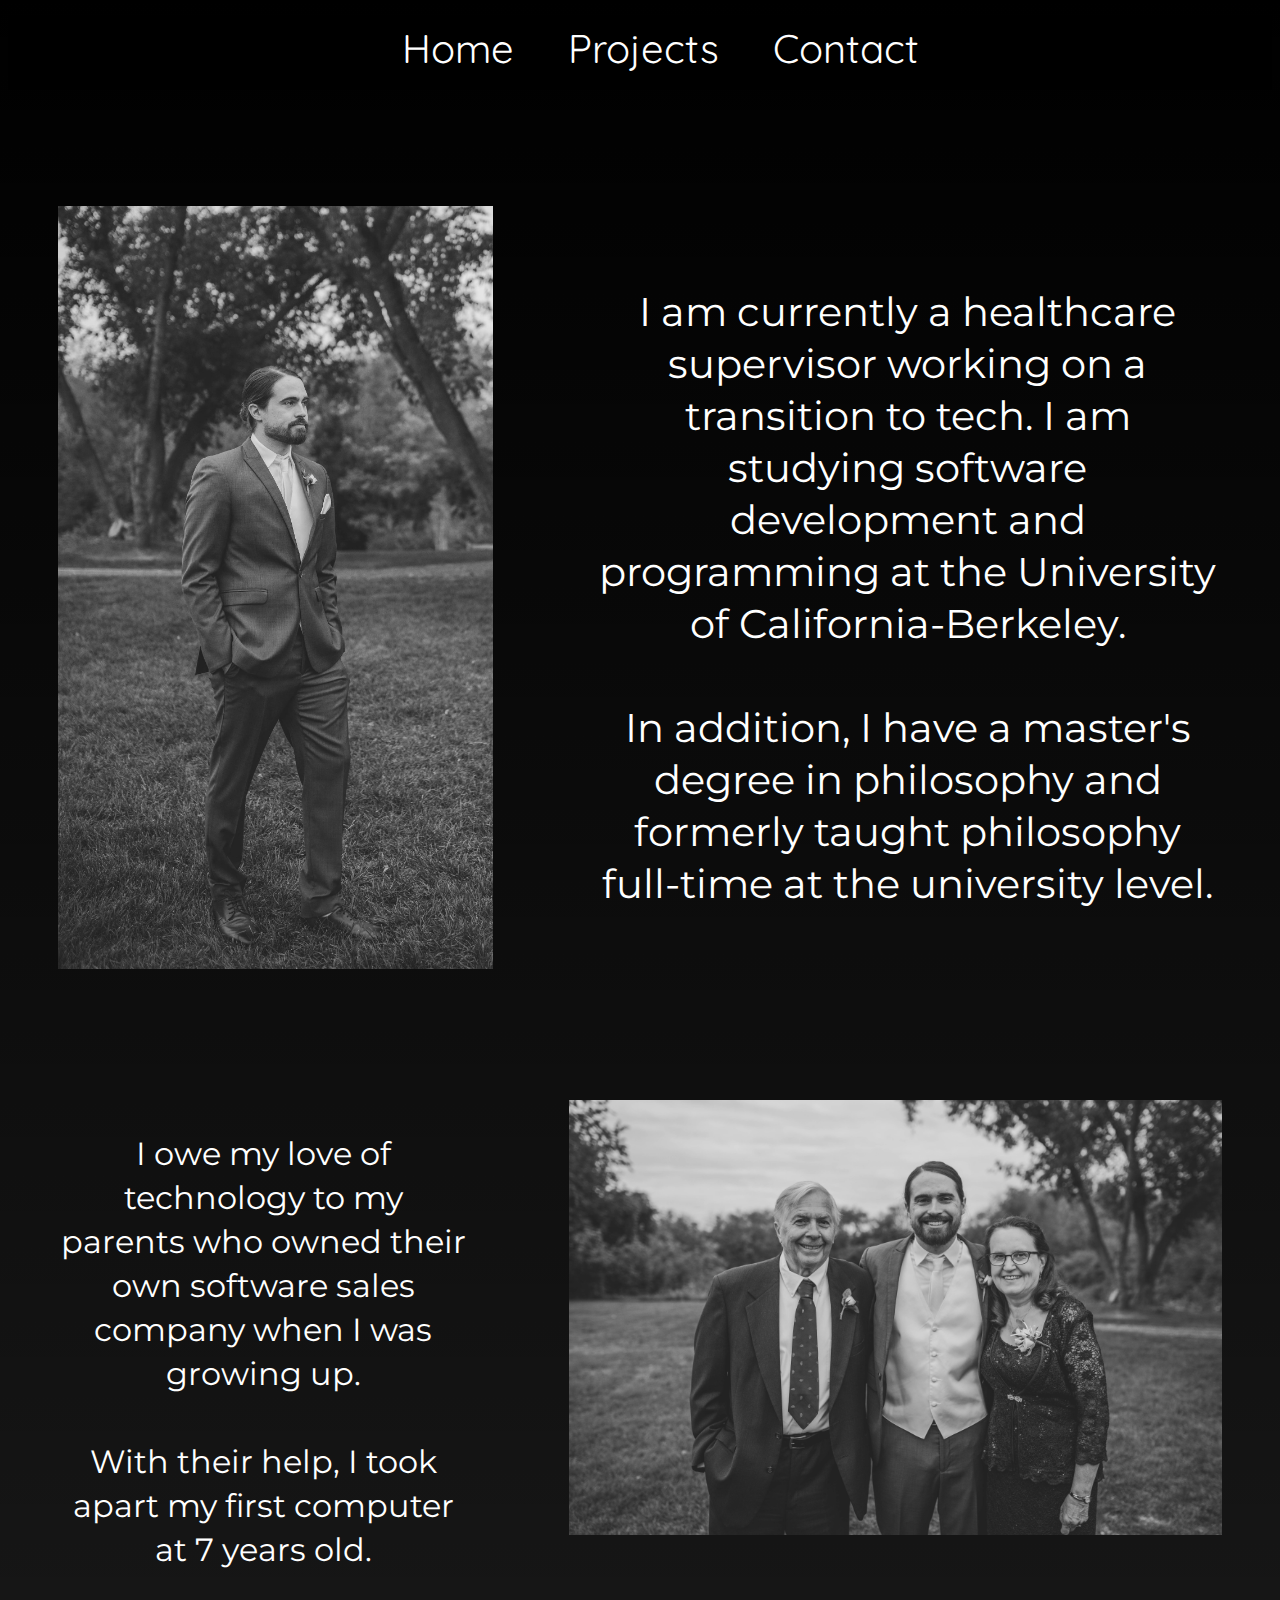
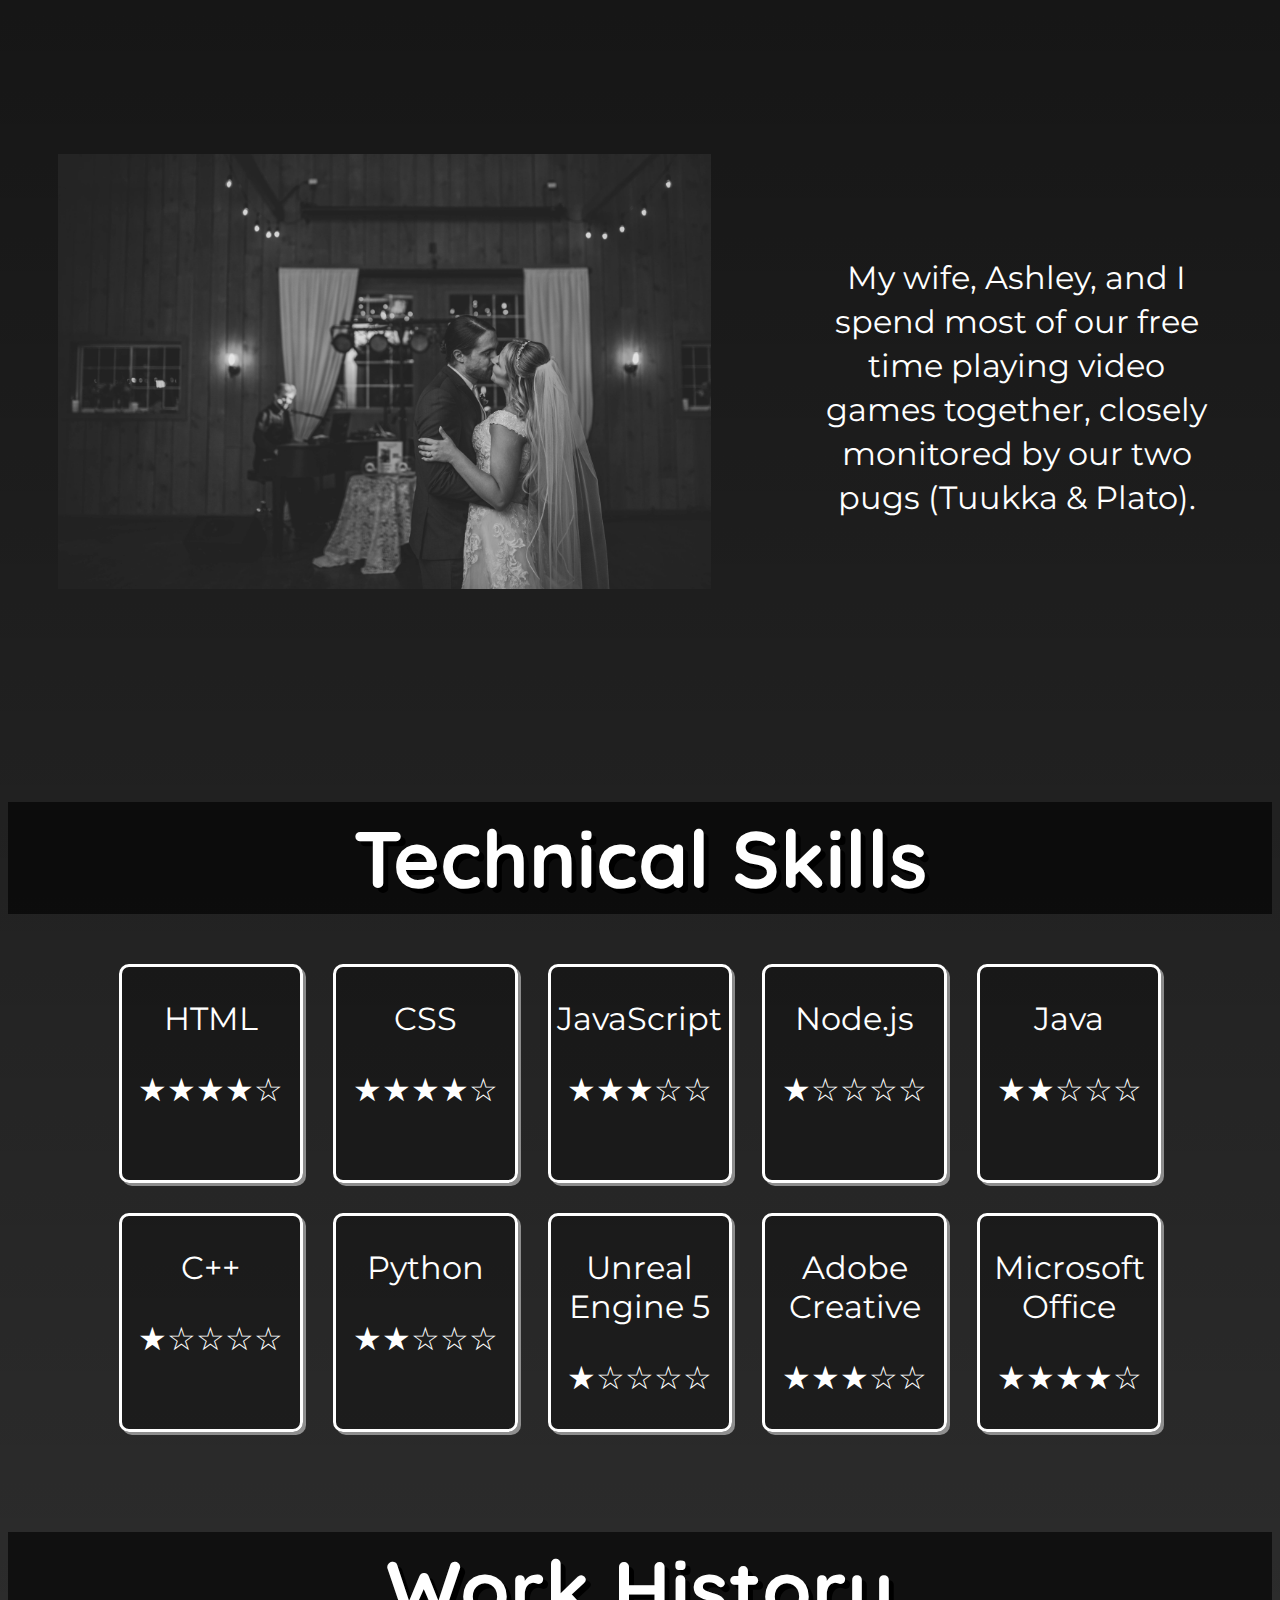
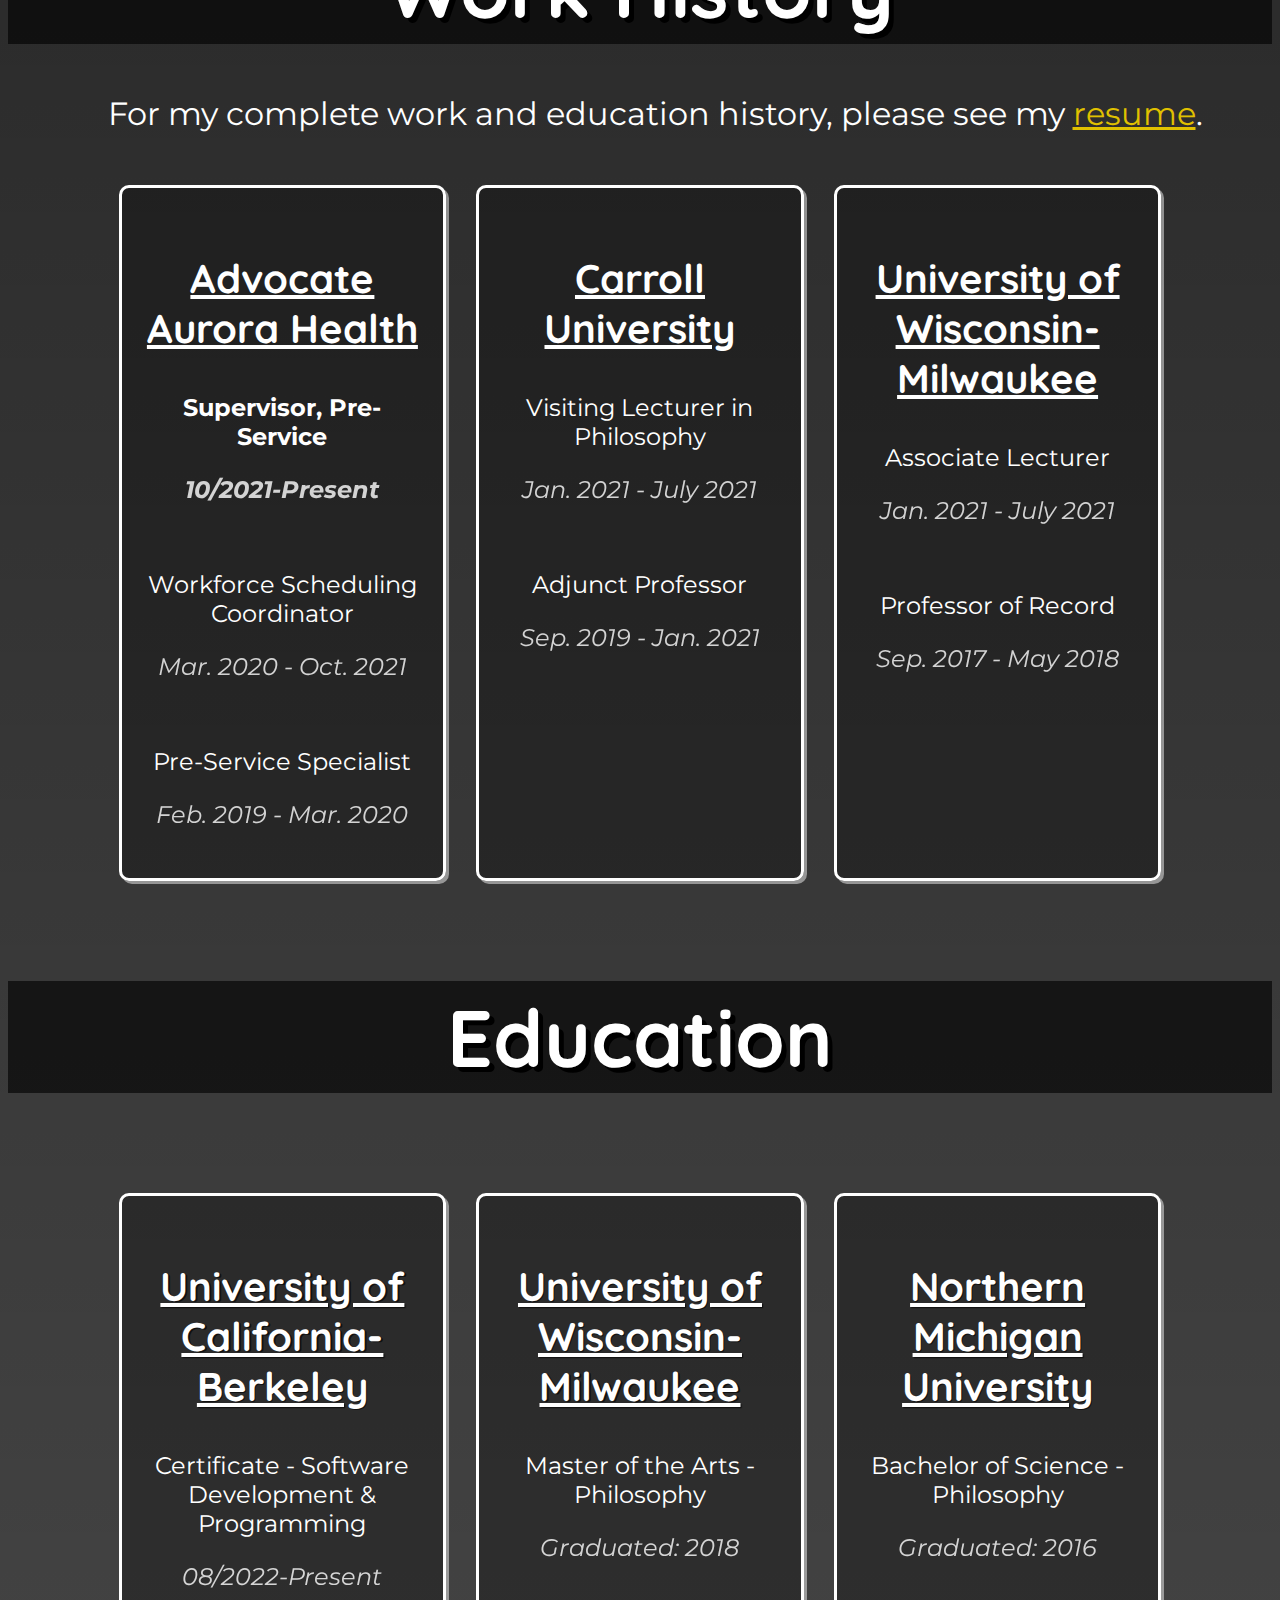
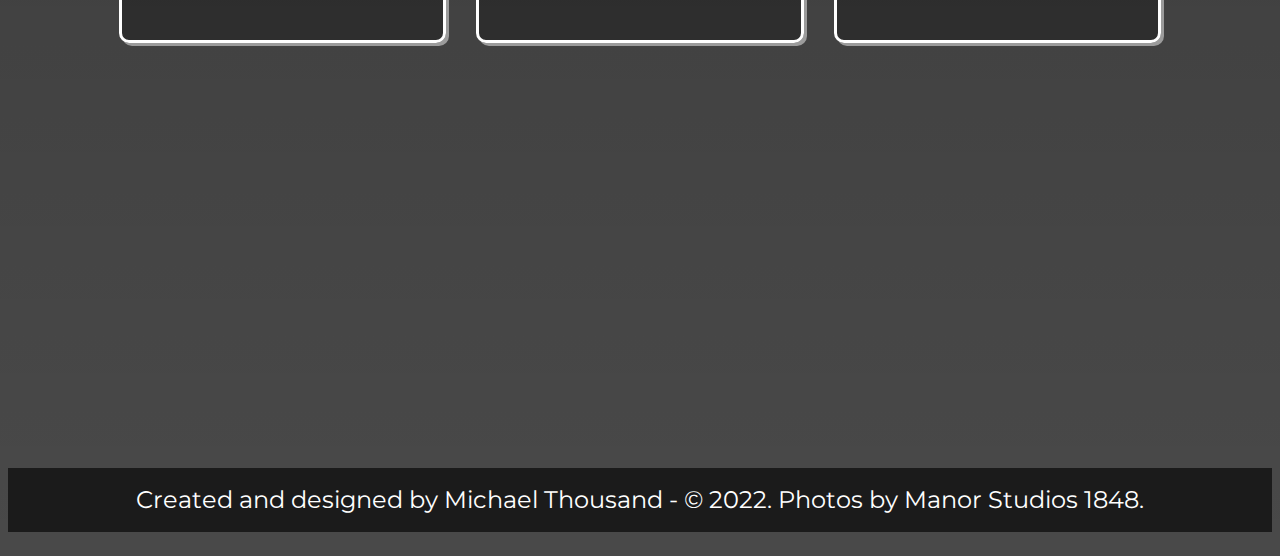
==== commit 89cb40f5: "Update about.html" ====
--- a/about.html
+++ b/about.html
@@ -104,26 +104,26 @@
                         <p class="date"><strong>10/2021-Present</strong></p>
                         <br>
                         <p class="role">Workforce Scheduling Coordinator</p>
-                        <p class="date">03/2020-10/2021</p>
+                        <p class="date">Mar. 2020 - Oct. 2021</p>
                         <br>
                         <p class="role">Pre-Service Specialist</p>
-                        <p class="date">02/2019-03/2020</p>
+                        <p class="date">Feb. 2019 - Mar. 2020</p>
                     </div>
                     <div class="job">
                         <h3>Carroll University</h3>
                         <p class="role">Visiting Lecturer in Philosophy</p>
-                        <p class="date">01/2021-07/2021</p>
+                        <p class="date">Jan. 2021 - July 2021</p>
                         <br>
                         <p class="role">Adjunct Professor</p>
-                        <p class="date">09/2019-01/2021</p>
+                        <p class="date">Sep. 2019 - Jan. 2021</p>
                     </div>
                     <div class="job">
                         <h3>University of Wisconsin-Milwaukee</h3>
                         <p class="role">Associate Lecturer</p>
-                        <p class="date">01/2021-07/2021</p>
+                        <p class="date">Jan. 2021 - July 2021</p>
                         <br>
                         <p class="role">Professor of Record</p>
-                        <p class="date">09/2017-05/2018</p>
+                        <p class="date">Sep. 2017 - May 2018</p>
                     </div>
                 </div>
             </div>
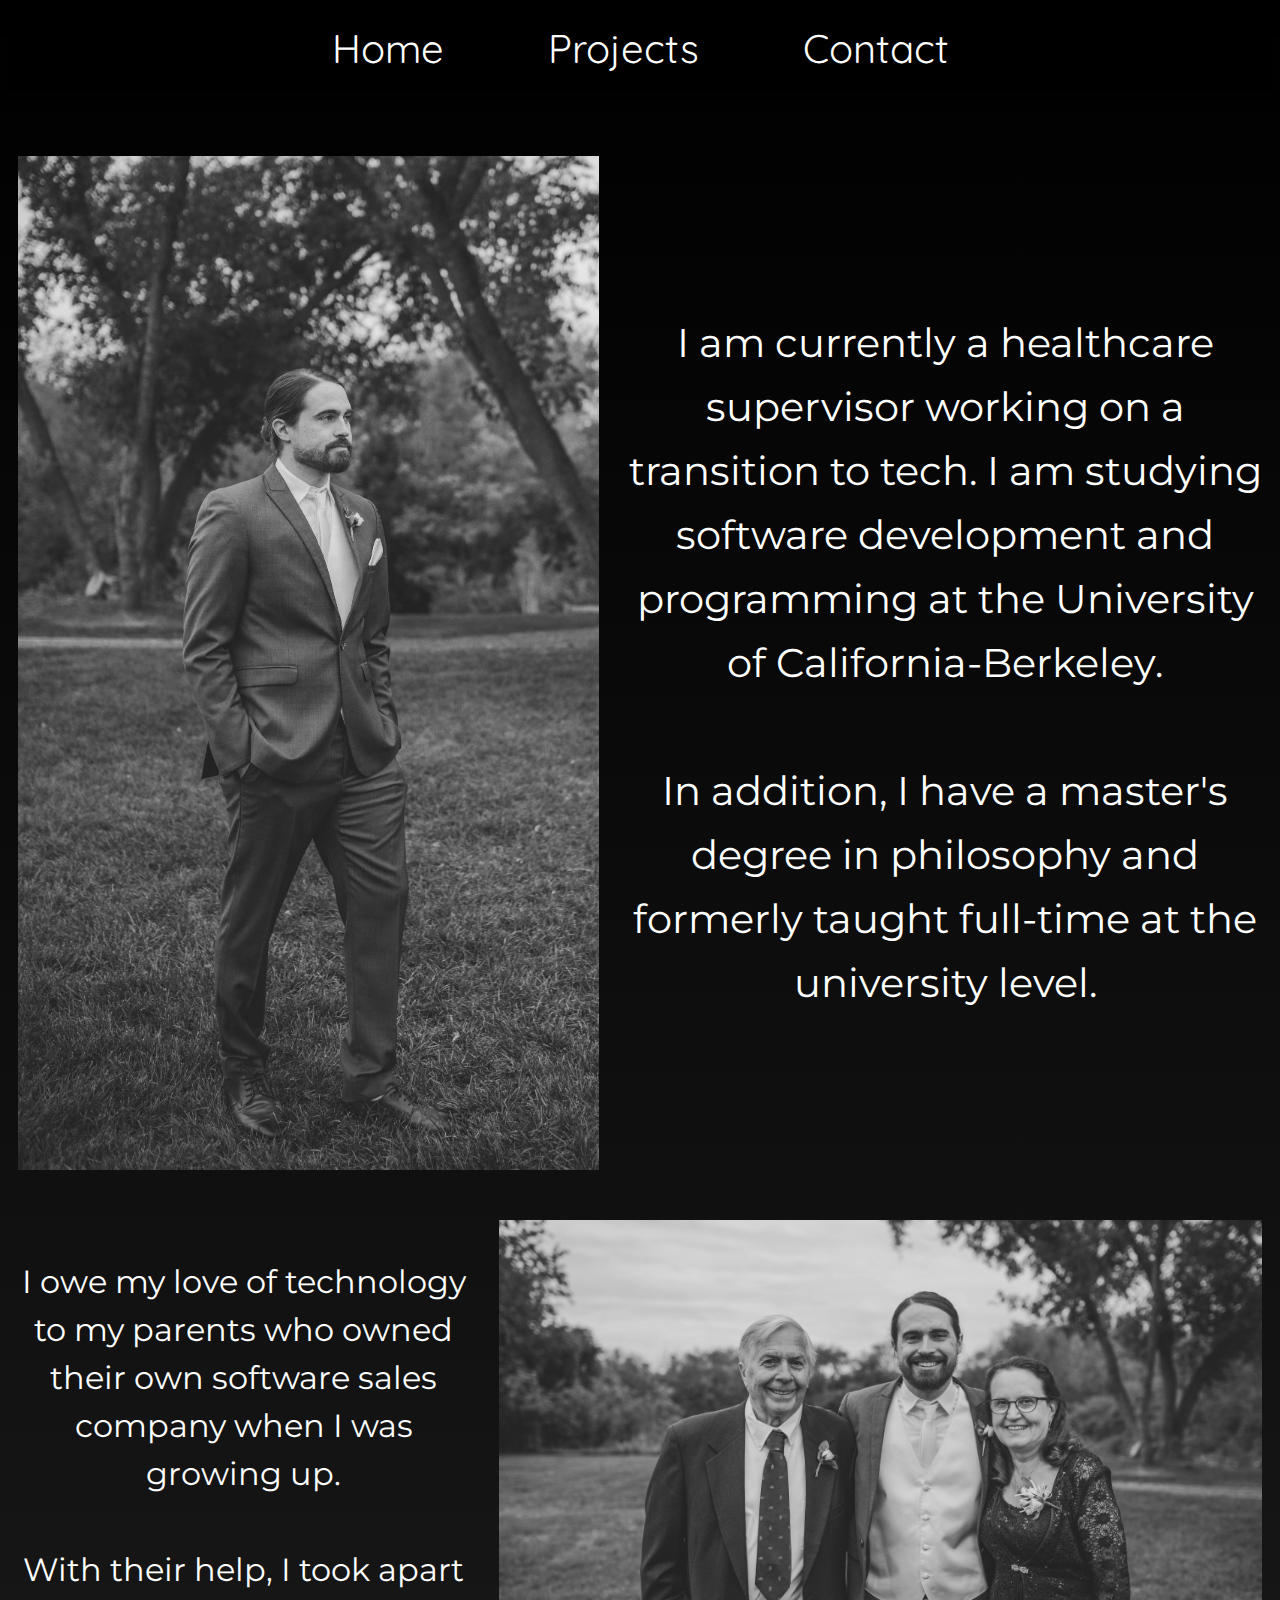
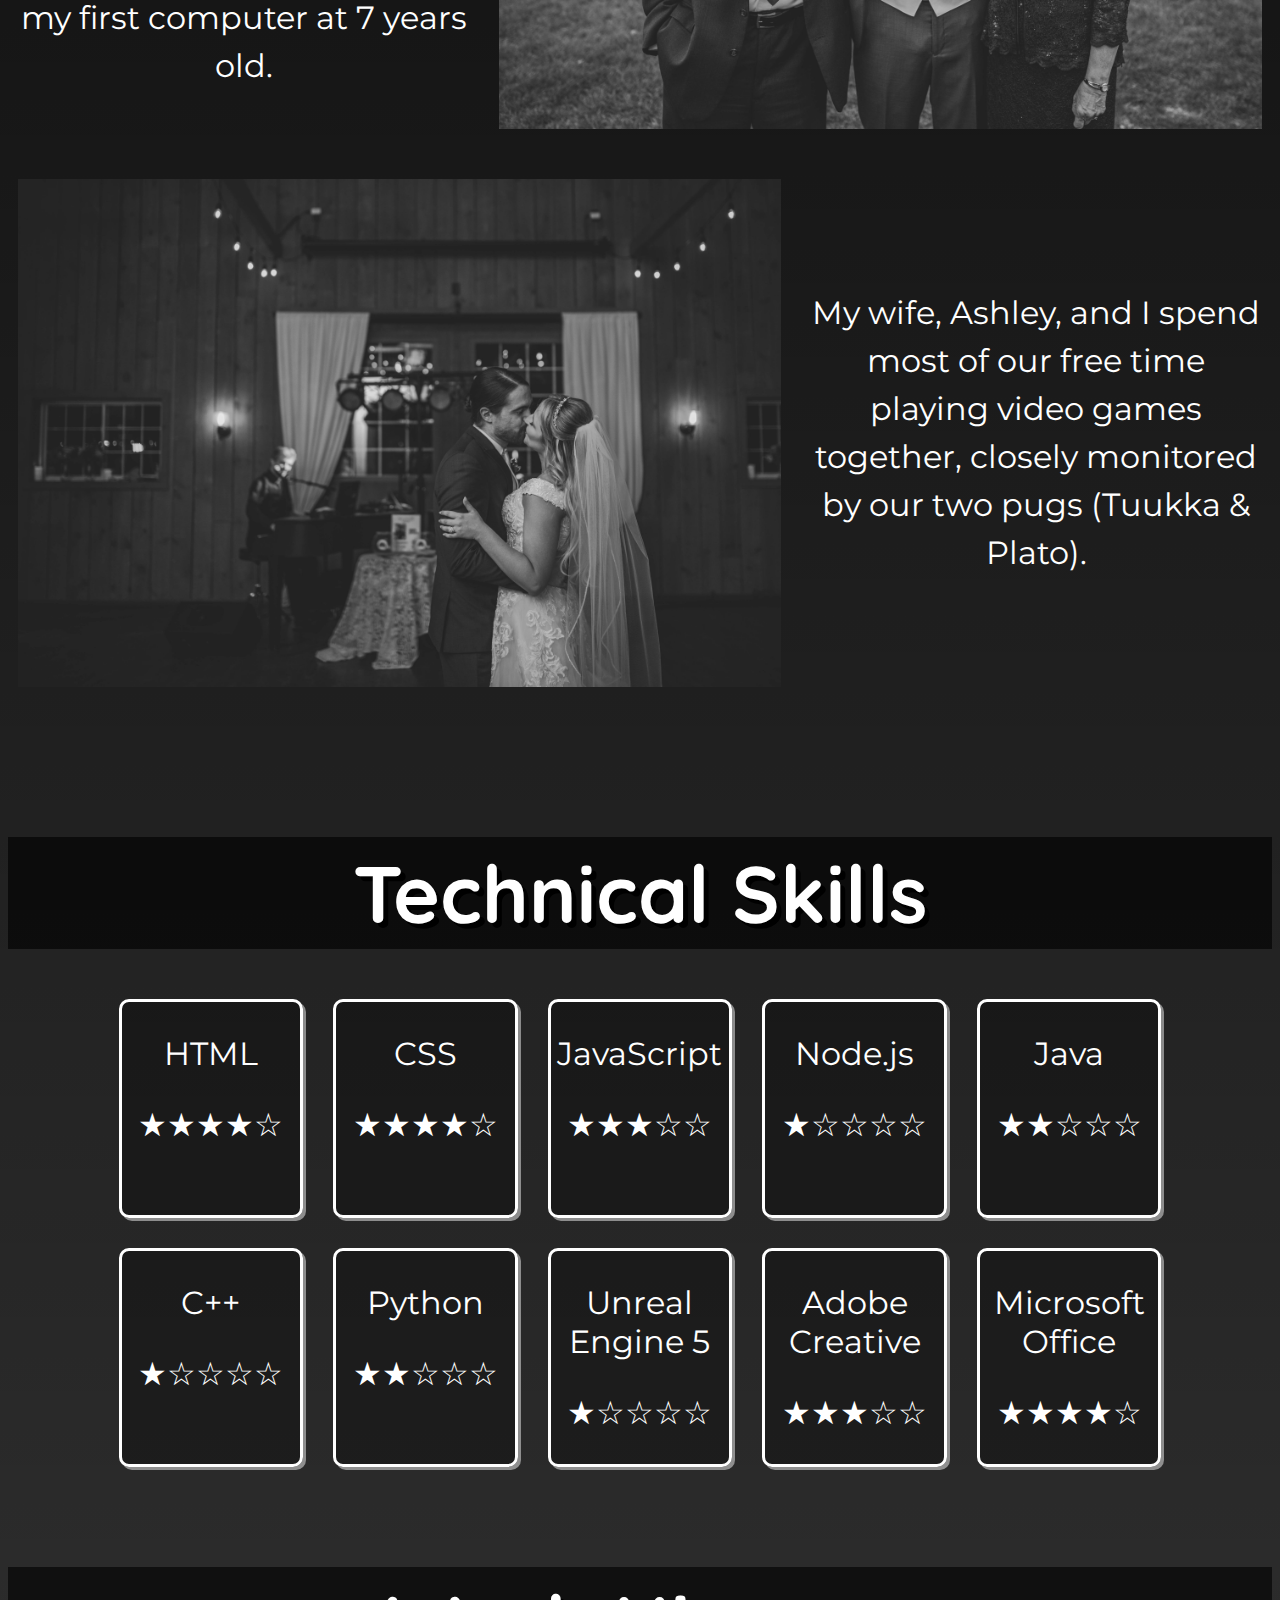
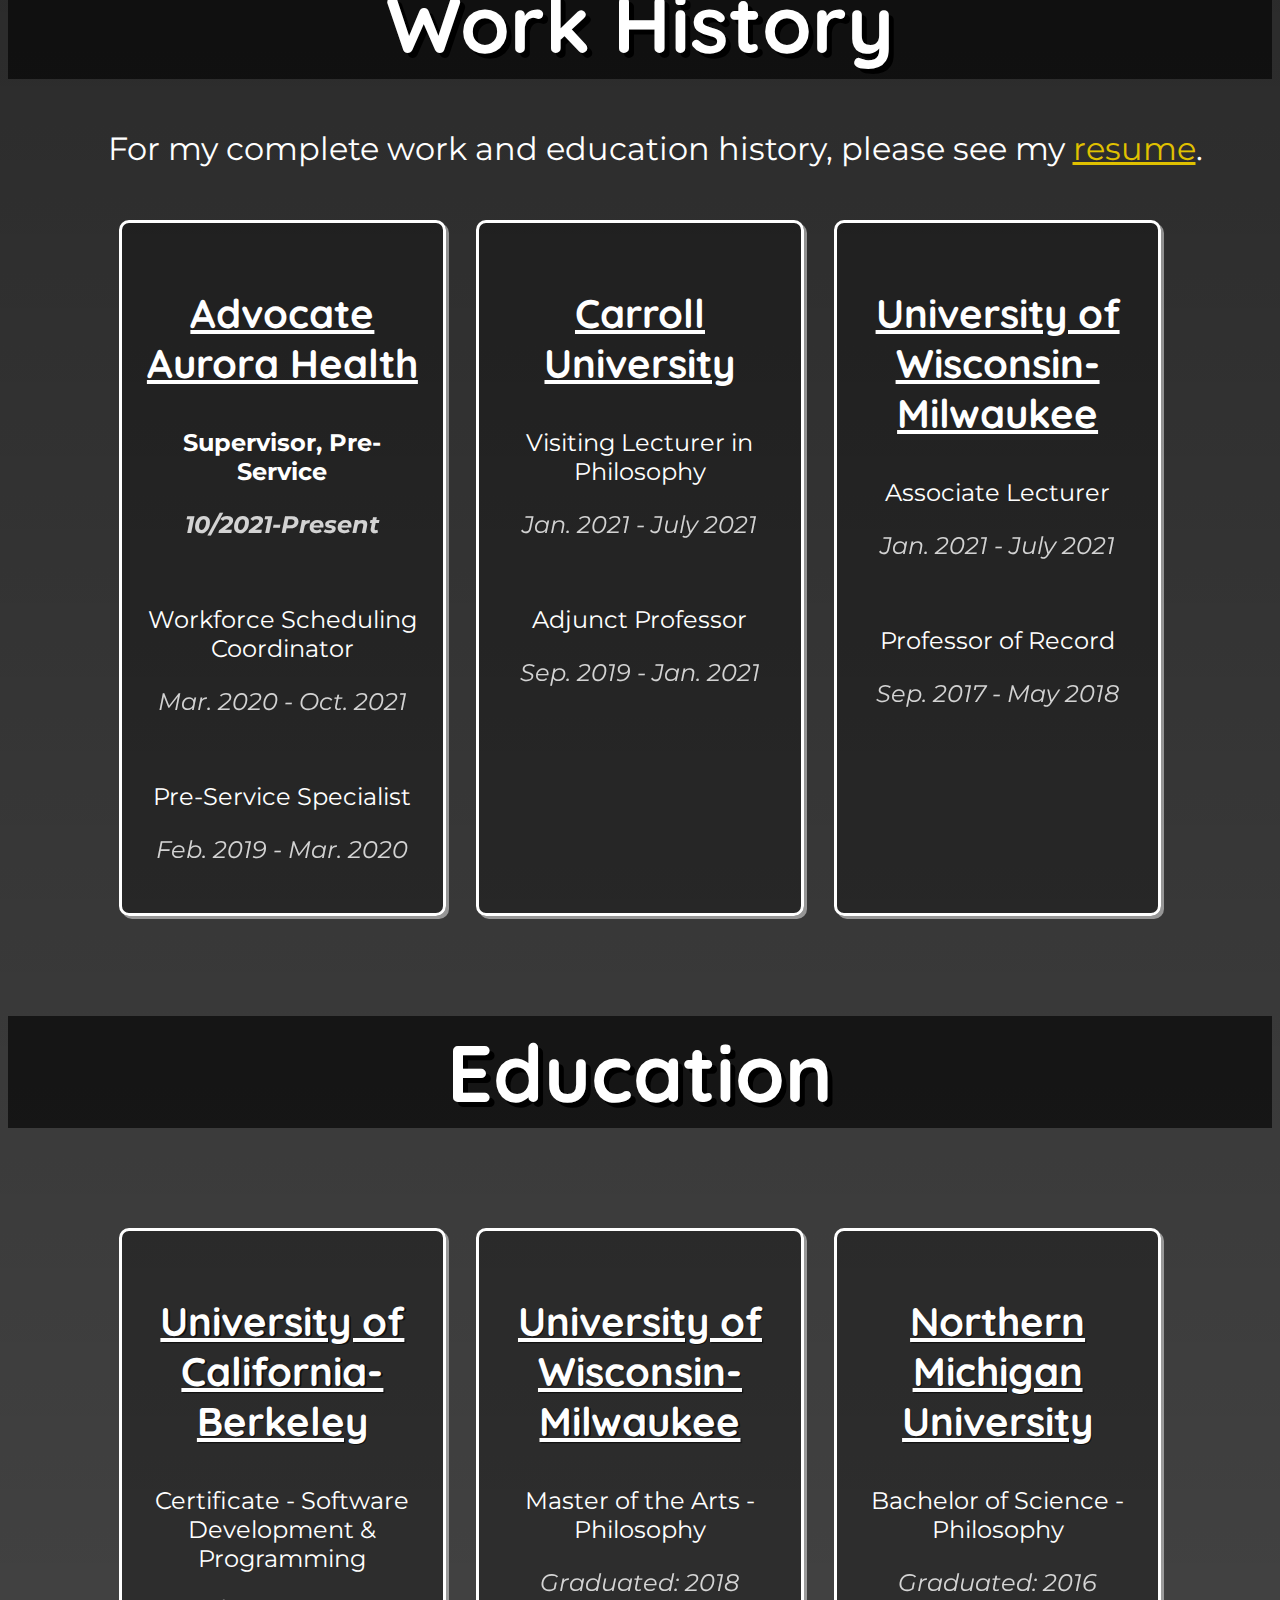
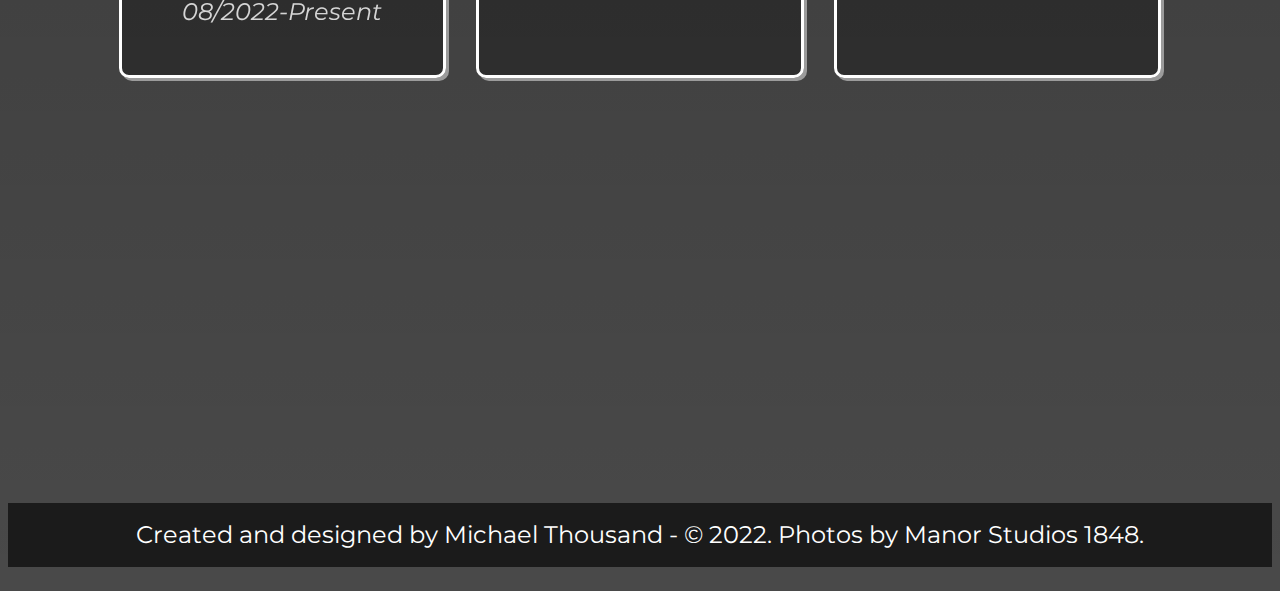
==== commit 8566527b: "version 2.1.0" ====
--- a/about.html
+++ b/about.html
@@ -28,7 +28,7 @@
                     and programming at the University of California-Berkeley.
                     <br>
                     <br>
-                    In addition, I have a master's degree in philosophy and formerly taught philosophy full-time at the university
+                    In addition, I have a master's degree in philosophy and formerly taught full-time at the university
                     level.
                 </p>
             </div>
--- a/about.css
+++ b/about.css
@@ -1,3 +1,5 @@
+/*updated for version 2.1.0*/
+
 html{
     font-size: 16px;
 }
@@ -17,7 +19,7 @@
     font-family: quicksand, sans-serif;
     font-size: 2.5rem;
     display: inline;
-    padding: 25px;
+    padding: 50px;
 }
 
 .navbar a{
@@ -50,7 +52,7 @@
 #top-section{
     display: inline-flex;
     padding: 50px;
-    margin-top: 100px;
+    margin-top: 80px;
 }
 
 #top-section img{
@@ -229,279 +231,310 @@
     color:#fff;
 }
 
-@media only screen and (max-width: 2250px) {
+/*begin responsive design*/
+@media only screen and (max-width: 2100px){
+    .navbar{
+        padding-left: 0px;
+    }
     #top-section p{
-        padding-top:125px;
-        padding-right: 0px;
-    }
-
+        margin-top: auto;
+        margin-bottom: auto;
+        padding-top: 100px;
+    }
+    
     #mid-section p{
         padding-top: 0px;
+        padding-bottom: 0px;
+        margin-top: auto;
+        margin-bottom: auto;
+    }
+
+    #bot-section p{
+        margin-top: auto;
+        margin-bottom: auto;
+        padding-top: 100px;
+    }
+}
+
+@media only screen and (max-width: 1850px){
+    #top-section{
+        margin-top: 50px;
+    }
+
+    #top-section p{
+        padding: 0px;
+        padding-left: 30px;
+    }
+
+    #mid-section p{
+        padding: 0px;
+        padding-right: 30px;
+    }
+
+    #bot-section p{
+        padding:0px;
+        padding-left: 30px;
+    }
+}
+
+@media only screen and (max-width: 1640px){
+    #mid-section p{
+        font-size: 2.5rem;
+        line-height: 4rem;
+    }
+
+    #bot-section p{
+        font-size: 2.5rem;
+        line-height: 4rem;
+    }
+}
+
+@media only screen and (max-width: 1500px){
+    #top-section p{
+        font-size: 2.5rem;
+        line-height: 4rem;
+    }
+    
+    #mid-section p{
+        font-size: 2.25rem;
+        line-height: 3.75rem;
+    }
+
+    #bot-section p{
+        font-size: 2.25rem;
+        line-height: 3.75rem;
+    }
+
+    .skill{
+        font-size: 2rem;
+    }
+}
+
+/*for Surface Pro 7 - horizontal */
+@media only screen and (max-width: 1370px){
+    #navbar{
         padding-left: 0px;
     }
 
-    #bot-section p{
+    #top-section{
         padding-top: 0px;
-        padding-right: 0px;
-    }
-}
-
-@media only screen and (max-width: 1975px) {
-    #top-section p{
-        padding-top: 70px;
-    }
-
-    #top-section{
-        padding-bottom: 20px;
+        padding-right: 10px;
+        padding-left: 10px;
     }
 
     #mid-section{
-        padding-bottom: 0px;
-        padding-top: 30px
+        padding-top: 0px;
+        padding-right: 10px;
+        padding-left: 10px;
+    }
+
+    #mid-section img{
+        width: 762.75px;
+        height: auto;
+    }
+
+    #mid-section p{
+        font-size: 2rem;
+        line-height: 3rem;
     }
 
     #bot-section{
         padding-top: 0px;
-    }
-
-    #bot-section p{
-        padding-top: 40px;
-    }
-}
-
-@media only screen and (max-width: 1900px){
-    
-    #mid-section p{
-        line-height: 4.5rem;
-        font-size: 3rem;
-    }
-
-    #bot-section p{
-        padding-top: 70px;
-        line-height: 4.5rem;
-        font-size: 3rem;
-    }
-}
-
-@media only screen and (max-width: 1745px){
+        padding-right: 10px;
+        padding-left: 10px;
+    }
+
+    #bot-section img{
+        width: 762.75px;
+        height: auto;
+    }
+
+    #bot-section p{
+        font-size: 2rem;
+        line-height: 3rem;
+    }
+}
+
+/*for iPad Air - horizontal*/
+@media only screen and (max-width: 1180px){
     #top-section p{
-        padding-top: 150px;
-        font-size: 2.75rem;
-        line-height: 4rem;
-    }
-    
-    #mid-section p{
-        line-height: 3.25rem;
-        font-size: 2.25rem;
-    }
-
-    #bot-section{
-        padding-top: 0px;
-    }
-
-    #bot-section p{
-        padding-top: 150px;
-        line-height: 3.25rem;
-        font-size: 2.25rem;
-    }
-
-    .skill {
-        font-size: 2.25rem;
-    }
-}
-
-@media only screen and (max-width: 1550px) {
-    #top-section{
-        padding-top: 0px;
-    }
-
-    #top-section p{
-        padding-top: 100px;
-        font-size: 2.5rem;
-        line-height: 3.25rem;
-    }
-
-    #mid-section p{
-        line-height: 2.75rem;
         font-size: 2rem;
-    }
-
-    #bot-section p{
-        padding-top: 100px;
-        line-height: 2.75rem;
-        font-size: 2rem;
-    }
-}
-
-@media only screen and (max-width: 1400px) {
+        line-height: 3.5rem;
+    }
+
     #top-section img{
         height: 762.75px;
-        width: 435.375px;
-    }
-
-    #top-section p{
-        padding-top: 40px;
-    }
-    
-    #mid-section img{
-        height: 435.375px;
+        width: auto;
+    }
+
+    #mid-section p{
+        font-size: 1.75rem;
+        line-height: 2.5rem;
+    }
+
+    #mid-section img{
         width: 762.75px;
-    }
-
-    #bot-section{
-        padding-top: 50px;
-    }
-
-    #bot-section img{
-        height: 435.375px;
+        height: auto;
+    }
+
+    #bot-section p{
+        font-size: 1.75rem;
+        line-height: 2.5rem;
+    }
+
+    #bot-section img{
         width: 762.75px;
-    }
-
-    #bot-section p{
-        padding-top: 70px;
-    }
-
-    .skill {
+        height: auto;
+    }
+
+    .skill{
+        font-size: 1.75rem;
+    }
+
+    #resume-line{
+        font-size: 1.75rem;
+    }
+
+    .footer{
+        margin-top: 200px;
+    }
+
+    .container h1{
+        font-size: 4rem;
+        line-height: 6rem;
+    }
+
+    .job h3{
         font-size: 2rem;
     }
-}
-
-@media only screen and (max-width: 1275px) {
-    #top-section p{
-        padding-top: 20px;
+
+    .job p{
+        font-size: 1.25rem;
+    }
+
+    .school h3{
         font-size: 2rem;
-        line-height: 2.75rem;
-    }
-
-    #mid-section p{
-        line-height: 2.5rem;
-        font-size: 1.75rem;
-    }
-
-    #bot-section p{
-        line-height: 2.5rem;
-        font-size: 1.75rem;
-        padding-top: 60px;
-    }
-
-    #bot-section{
-        padding-top: 0px;
-    }
-
-    .skill {
-        font-size: 1.75rem;
-    }
-}
-
-@media only screen and (max-width: 1150px) {
+    }
+
+    .school p{
+        font-size: 1.25rem;
+    }
+    
+}
+
+/*for iPad Mini - horizontal*/
+@media only screen and (max-width: 1024px){
     #top-section img{
         height: 572px;
-        width: 326.5px;
     }
 
     #top-section p{
+        font-size: 2rem;
+        line-height: 3rem;
+    }
+
+    #mid-section img{
+        width: 572px;
+    }
+
+    #mid-section p{
+        font-size: 1.5rem;
+        line-height: 2rem;
+    }
+
+    #bot-section img{
+        width: 572px;
+    }
+
+    #bot-section p{
+        font-size: 1.5rem;
+        line-height: 2rem;
+    }
+    
+    .skill{
+        font-size: 1.5rem;
+    }
+
+    #resume-line{
+        font-size: 1.5rem;
+        padding-left: 5px;
+    }
+    
+    .footer{
+        font-size: 1.25rem;
+    }
+}
+
+/*for Pixel 5 - horizontal*/
+@media only screen and (max-width: 900px){
+    .navbar li{
+        font-size: 2rem;
+        line-height: 2.5rem;
+        padding: 0px 50px;
+    }
+
+    #top-section p{
+        font-size: 1.75rem;
+        line-height: 2.5rem;
+    }
+
+    #mid-section img{
+        width: 429px;
+    }
+
+    #bot-section img{
+        width: 429px;
+    }
+
+    .container h1{
+        font-size: 3.5rem;
+        line-height: 5rem;
+        margin-top: 75px;
+    }
+
+    .skill{
+        font-size: 1.25rem;
+    }
+
+    #resume-line{
+        font-size: 1.25rem;
+    }
+
+    .edu-table{
         padding-top: 0px;
     }
-    
-    #mid-section img{
-        height: 326.5px;
-        width: 572px;
-    }
-
-    #mid-section p{
+
+    .footer{
+        font-size: 1.15rem;
+    }
+}
+
+/*for Galaxy S8+ - horizontal */
+@media only screen and (max-width: 760px){
+    #top-section{
+        padding: 0px 10px 20px 10px;
+    }
+
+    #top-section p{
+        font-size: 1.75rem;
         line-height: 2.25rem;
-        font-size: 1.5rem;
-    }
-
-    #bot-section p{
-        line-height: 2.25rem;
-        font-size: 1.5rem;
-        padding-top: 50px;
-    }
-
-    #bot-section img{
-        height: 326.5px;
-        width: 572px;
-    }
-
-    .skill{
-        font-size: 1.5rem;
-    }
-
-    .job h3{
-        font-size: 2rem;
-    }
-
-    .school h3{
-        font-size: 2rem;
-    }
-
-    #resume-line{
-        font-size: 1.75rem;
-    }
-}
-
-@media only screen and (max-width: 1050px) {
-    #top-section p{
-        line-height: 2.25rem;
-        font-size: 1.5rem;
-    }
-
-    #bot-section p{
-        padding-top: 0px;
-    }
-
-    #resume-line{
-        font-size: 1.5rem;
-    }
-
-    .job p{
-        font-size: 1.25rem;
-    }
-    
+    }
+
+    #mid-section{
+        padding: 0px 10px 20px 10px;
+    }
+
+    #bot-section{
+        padding: 0px 10px 20px 10px;
+    }
+
     .skills-table{
         grid-template-columns: 1fr 1fr 1fr;
-        grid-template-rows: 1fr 1fr 1fr;
-    }
-}
-
-@media only screen and (max-width: 1000px) {
-    #top-section{
+        grid-template-rows: 1fr 1fr 1fr 1fr;
+    }
+
+    #resume-line{
         padding-left: 0px;
-    }
-
-    #top-section p{
-        padding-left: 20px;
-    }
-    
-    #mid-section{
-        padding-left: 20px;
-    }
-
-    #mid-section p{
-        padding-right: 20px;
-        line-height: 2rem;
-        font-size: 1.25rem;
-    }
-
-    #bot-section{
-        padding-left: 0px;
-    }
-
-    #bot-section p{
-        padding-left: 20px;
-        padding-top: 50px;
-        line-height: 2rem;
-        font-size: 1.25rem;
-    }
-
-    .skills-table{
-        grid-template-columns: 1fr 1fr;
-        grid-template-rows: 1fr 1fr 1fr 1fr 1fr;
-    }
-
-    .skill{
-        font-size: 2rem;
     }
 
     .resume-table{
@@ -509,495 +542,307 @@
         grid-template-rows: 1fr 1fr 1fr;
     }
 
-    .job h3{
-        font-size: 3rem;
-    }
-
-    .job p{
-        font-size: 1.75rem;
-    }
-
     .edu-table{
         grid-template-columns: 1fr;
         grid-template-rows: 1fr 1fr 1fr;
     }
 
+    .job h3{
+        font-size: 2.5rem;
+    }
+
+    .job p{
+        font-size: 1.5rem;
+    }
+
     .school h3{
-        font-size: 3rem;
-    }
-
-    
+        font-size: 2.5rem;
+    }
+
+    .school p{
+        font-size: 1.5rem;
+    }
+
     .footer{
+        font-size: 1rem;
         margin-top: 150px;
     }
 }
 
-/*for Surface Pro 7*/
-@media only screen and (max-width: 915px){
+/*for iPhone SE - horizontal */
+@media only screen and (max-width: 690px){
+    .navbar li{
+        font-size: 1.75rem;
+        line-height: 2rem;
+        padding: 0px 38px;
+    }
+
     #top-section{
+        margin-top: 20px;
+        padding: 0px;
+        padding-bottom: 20px;
+    }
+
+    #top-section img{
+        height: 429px;
+        padding-left: 0px;
+    }
+
+    #top-section p{
+        font-size: 1.5rem;
+        line-height: 2rem;
+        padding-top: 10px;
+        padding-left: 10px;
+    }
+
+    #mid-section img{
+        width: 321.75px;
+    }
+
+    #mid-section p{
+        font-size: 1rem;
+        line-height: 1.5rem;
+    }
+
+    #bot-section img{
+        width: 321.75px;
+    }
+
+    #bot-section p{
+        font-size: 1rem;
+        line-height: 1.5rem;
+    }
+
+    .container h1{
+        font-size: 3.25rem;
+        line-height: 4.75rem;
         margin-top: 50px;
     }
 
-    #mid-section{
-        padding-top: 0px;
-        padding-right: 0px;
-        padding-bottom: 20px;
-        padding-left: 20px;
-    }
-
-    #mid-section p{
-        padding-bottom: 0px;
-    }
-
-    #bot-section{
-        padding-right: 20px;
-    }
-
-    #bot-section p{
-        padding-top: 60px
-    }
-
-}
-
-@media only screen and (max-width: 815px) {
+    .job h3{
+        font-size: 2.25rem;
+    }
+
+    .job p{
+        font-size: 1.25rem;
+    }
+
+    .school h3{
+        font-size: 2.25rem;
+    }
+
+    .school p{
+        font-size: 1.25rem;
+    }
+
+    .footer{
+        font-size: 0.9rem;
+    }
+}
+
+/*for Surface Duo - vertical*/
+@media only screen and (max-width:550px){
+    .navbar li{
+        padding: 0px 22px;
+        font-size: 1.6rem;
+    }
+    
     #top-section{
         display: block;
         justify-content: center;
-        margin-top: 50px;
     }
     
     #top-section img{
         display: block;
         margin-left: auto;
         margin-right: auto;
+        height: 572px;
     }
 
     #top-section p{
-        padding: 20px 20px 20px 0px;
-        margin: auto;
+        padding-left: 0px;
     }
 
     #mid-section{
         display: block;
         justify-content: center;
-        margin-top: 0px;
     }
     
     #mid-section img{
         display: block;
         margin-left: auto;
         margin-right: auto;
-        height: 400px;
-    }
-
-    #mid-section p{
-        padding: 20px 20px 20px 0px;
-        margin: auto;
-        line-height: 2.25rem;
-        font-size: 1.5rem;
+        margin-top: -417px;
+    }
+
+    #mid-section p{
+        padding-right: 0px;
+        margin-top: 215px;
+        font-size: 1.5rem;
+        line-height: 2rem;
     }
 
     #bot-section{
         display: block;
         justify-content: center;
-        margin-top: 50px;
     }
     
     #bot-section img{
         display: block;
         margin-left: auto;
         margin-right: auto;
-        height: 400px;
-    }
-
-    #bot-section p{
-        padding: 20px 20px 20px 0px;
-        margin: auto;
-        line-height: 2.25rem;
-        font-size: 1.5rem;
-    }
-
+        margin-top: 185px;
+    }
+
+    #bot-section p{
+        padding-left: 0px;
+        margin-top: 15px;
+        font-size: 1.5rem;
+        line-height: 2rem;
+    }
+    
     #resume-line{
-        font-size: 1.25rem;
-    }
-}
-
-@media only screen and (max-width: 640px) {
+        padding-right: 5px;
+        padding-left: 5px;
+    }
+
+    .container h1{
+        margin-bottom: 35px;
+    }
+
+    .job h3{
+        font-size: 2.25rem;
+    }
+
+    .job p{
+        font-size: 1.25rem;
+    }
+
+    .school h3{
+        font-size: 2.25rem;
+    }
+
+    .school p{
+        font-size: 1.25rem;
+    }
+    
+    .footer{
+        font-size: 0.75rem;
+        line-height: 2.5rem;
+        margin-top: 145px;
+    }
+}
+
+@media only screen and (max-width: 515px){
+    #mid-section img{
+        margin-top: -445px;
+    }
+
+    #bot-section img{
+        margin-top: 215px;
+    }
+}
+
+/*for iPhone XR - vertical*/
+@media only screen and (max-width: 415px){
     .navbar li{
-        font-size: 1.75rem;
-    }
-
-    #mid-section{
-        padding-left: 0px;
-    }
-
-    #mid-section p{
-        padding-left: 20px;
-    }
-
-    #mid-section img{
-        height: auto;
-        width: 500px;
-    }
-
-    #bot-section img{
-        height: auto;
-        width: 500px;
+        padding: 0px 20px;
+        font-size: 1.5rem;
+    }
+
+    #mid-section img{
+        width: 321.75px;
+        margin-top: -515px;
+    }
+
+    #bot-section img{
+        width: 321.75px;
+        margin-top: 280px;
+    }
+
+    .skills-table{
+        grid-template-columns: 1fr 1fr;
+        grid-template-rows: 1fr 1fr 1fr 1fr 1fr;
     }
 
     .footer{
-        margin-top: 100px;
-        font-size: 1.25rem;
-        line-height: 3rem;
-    }
-
-    .container h1{
-        font-size: 4rem;
-        line-height: 6rem;
-    }
-}
-
-/*for SurfaceDuo*/
-@media only screen and (max-width: 540px) {
-    .navbar {
-        padding: 0px;
-    }
-
+        line-height: 2rem;
+    }
+}
+
+/*for iPhone 12 Pro - vertical*/
+@media only screen and (max-width: 390px){
     .navbar li{
-        padding: 0px 17px;
-        font-size: 1.75rem;
-        line-height: 2rem;
-    }
-
-    #top-section{
-        padding-right: 0px;
-    }
-
-    #top-section img{
-        margin-top: -25px;
-        margin-left: 100px;
-    }
-
-    #top-section p{
-        margin-left: auto;
-        margin-right: auto;
-        margin-top: 25px;
-        padding:0px;
-    }
-
-    #mid-section img{
-        margin-left: 11px;
-    }
-
-    #bot-section img{
-        margin-top: 250px;
-        margin-left: 11px;
-    }
-
-    #mid-section p{
-        margin-left: auto;
-        margin-right: auto;
-        margin-bottom: 25px;
-        padding:0px;
-    }
-
-    #bot-section{
-        padding-right: 0px;
-    }
-
-    #bot-section p{
-        margin-left: auto;
-        margin-right: auto;
-        margin-top: -550px;
-        margin-bottom: 320px;
-        padding:0px;
-    }
-
-    .job h3{
-        font-size: 2rem;
-    }
-
-    .job p{
-        font-size: 1.25rem;
-    }
-
-    .edu-table{
-        padding-top: 0px;
-    }
-
-    .school h3{
-        font-size: 2rem;
-    }
-
-    .school p{
-        font-size: 1.25rem;
-    }
-
-}
-
-/*
-
-@media only screen and (max-width: 515px) {
-    #mid-section img{
-        width: 400px;
-    }
-
-    #bot-section img{
-        width: 400px;
-    }
-}
-
-@media only screen and (max-width: 485px) {
-    .navbar li{
-        font-size: 1.25rem;
+        font-size: 1.25rem;
+        padding: 0px 22px;
+    }
+
+    #mid-section p{
+        font-size: 1.25rem;
+        line-height: 1.75rem;
+    }
+
+    #mid-section img{
+        margin-top: -420px;
+    }
+
+    #bot-section p{
+        font-size: 1.25rem;
+        line-height: 1.75rem;
+    }
+
+    #bot-section img{
+        margin-top: 190px;
     }
 
     .container h1{
         font-size: 3rem;
-        line-height: 5rem;
-    }
-
-    .skill{
-        font-size: 1.5rem;
-    }
-
-    .job h3{
-        font-size: 2rem;
-    }
-
-    .job p{
-        font-size: 1.25rem;
-    }
-
-    .school h3{
-        font-size: 2rem;
-    }
-
-    .school p{
-        font-size: 1.25rem;
-    }
-
-    .footer{
-        font-size: 1rem;
-        line-height: 2.5rem;
-    }
-}
-
-@media only screen and (max-width: 420px) {
-    .navbar li{
-        padding: 15px;
-    }
-
-    #mid-section img{
-        width: 350px;
-    }
-
-    #bot-section img{
-        width: 350px;
-    }
-
-    .skill{
-        font-size: 1.4rem;
-    }
-
-    .footer{
-        font-size: 0.8rem;
-        line-height:2.5rem;
-    }
-}
-
-*/
-
-/*for iphone XR and Galaxy S20 ULtra/A51*/
-@media only screen and (max-width: 415px) {
-    #top-section img{
-        margin-left: auto;
-        margin-right: auto;
-    }
-
-    #mid-section img{
-        width: 400px;
-        margin-left: auto;
-        margin-right: auto;
-    }
-
-    #bot-section p{
-        margin-top: -497px;
-        margin-bottom: 240px;
-    }
-
-    #bot-section img{
-        width: 400px;
-        margin-left: auto;
-        margin-right: auto;
-    }
-
-    .container h1{
-        font-size: 3rem;
-        line-height: 5rem;
-    }
-
-    .skills-table{
-        margin-left: 35px;
-    }
-
-    .skill{
-        font-size: 1.5rem;
-    }
-
-    #resume-line{
-        padding-left: 0px;
-    }
-    
-    .footer{
-        font-size: 0.8rem;
-        line-height:2.5rem;
-        margin-top: 80px;
-    }
-}
-
-/*for iphone 12 pro and Pixel 5*/
-@media only screen and (max-width: 395px){
-    .navbar li{
-        padding: 0px 12px;
-        font-size: 1.7rem;
-    }
-
-    #mid-section img{
-        width: 350px;
-    }
-
-    #top-section p{
-        line-height: 2rem;
-        font-size: 1.25rem;
-    }
-
-    #mid-section p{
-        line-height: 2rem;
-        font-size: 1.25rem;
-    }
-
-    #bot-section p{
-        line-height: 2rem;
-        font-size: 1.25rem;
-        margin-top: -385px;
-    }
-
-    #bot-section img{
-        width: 350px;
-        margin-top: 150px;
-    }
-
-    .job h3{
-        font-size: 1.75rem;
-    }
-
-    .job p{
-        font-size: 1rem;
-    }
-
-    .school h3{
-        font-size: 1.75rem;
-    }
-
-    .school p{
-        font-size: 1rem;
-    }
-
-    .container h1{
-        margin-top: 50px;
-        margin-bottom: 20px;
-    }
-}
-
-/*for iphone SE*/
-@media only screen and (max-width: 380px){
-   
-
-    #top-section p{
-        margin-top: 20px;
-    }
-    .skill{
-        font-size: 1.25rem;
-    }
-
-    .skills-table{
-        margin-left: auto;
-        margin-right: auto;
-    }
-
-    .container h1{
-        font-size: 2.5rem;
-        line-height: 4rem;
-    }
-
-    #resume-line{
-        font-size: 1.15rem;
-    }
-}
-
-/*for Galaxy S8+*/
+        line-height: 4.5rem;
+    }
+}
+
 @media only screen and (max-width: 360px){
     .navbar li{
-        padding: 0px 9.5px;
-        font-size: 1.7rem;
-    }
-    
-    #mid-section img{
-        width: 330px;
-        padding-left: 0px;
-    }
-
-    #bot-section p{
-        margin-top: -398px;
-        margin-bottom: 200px;
-    }
-
-    #bot-section img{
-        width: 330px;
-        padding-left: 0px;
-        margin-top: 170px;
-    }
-}
-
-/*for Galaxy Fold*/
-@media only screen and (max-width: 300px){
+        font-size: 1.15rem;
+        padding: 0px 20px;
+    }
+}
+
+@media only screen and (max-width: 325px){
     .navbar li{
-        padding: 0px 7px;
-        font-size: 1.25rem;
+        font-size: 1rem;
+        padding: 0px 17px;
+    }
+}
+
+/*for Galaxy Fold - vertical*/
+@media only screen and (max-width: 330px){
+    .navbar li{
+        padding: 0px 15px;
     }
 
     #top-section img{
         height: auto;
-        width:250px;
-    }
-
-    #mid-section img{
-        height: auto;
-        width:250px;
-        margin-left: 7px;
-    }
-
-    #bot-section img{
-        height: auto;
-        width:250px;
+        width: 250px;
+    }
+
+    #mid-section img{
+        width: 250px;
+        margin-top: -472px;
+    }
+
+    #mid-section p{
         margin-top: 200px;
-        margin-left: 7px;
-    }
-
-    #bot-section p{
-        line-height: 2rem;
-        font-size: 1.25rem;
-        margin-top: -375px;
-        margin-bottom: 130px;
+    }
+
+    #bot-section img{
+        width: 250px;
+        margin-top: 275px;
     }
 
     .skills-table{
         margin-left: 10px;
-    }
-
-    #resume-line{
-        padding-left: 0px;
-        font-size: 1.25rem;
-    }
-}+        margin-right: auto;
+    }
+}
+
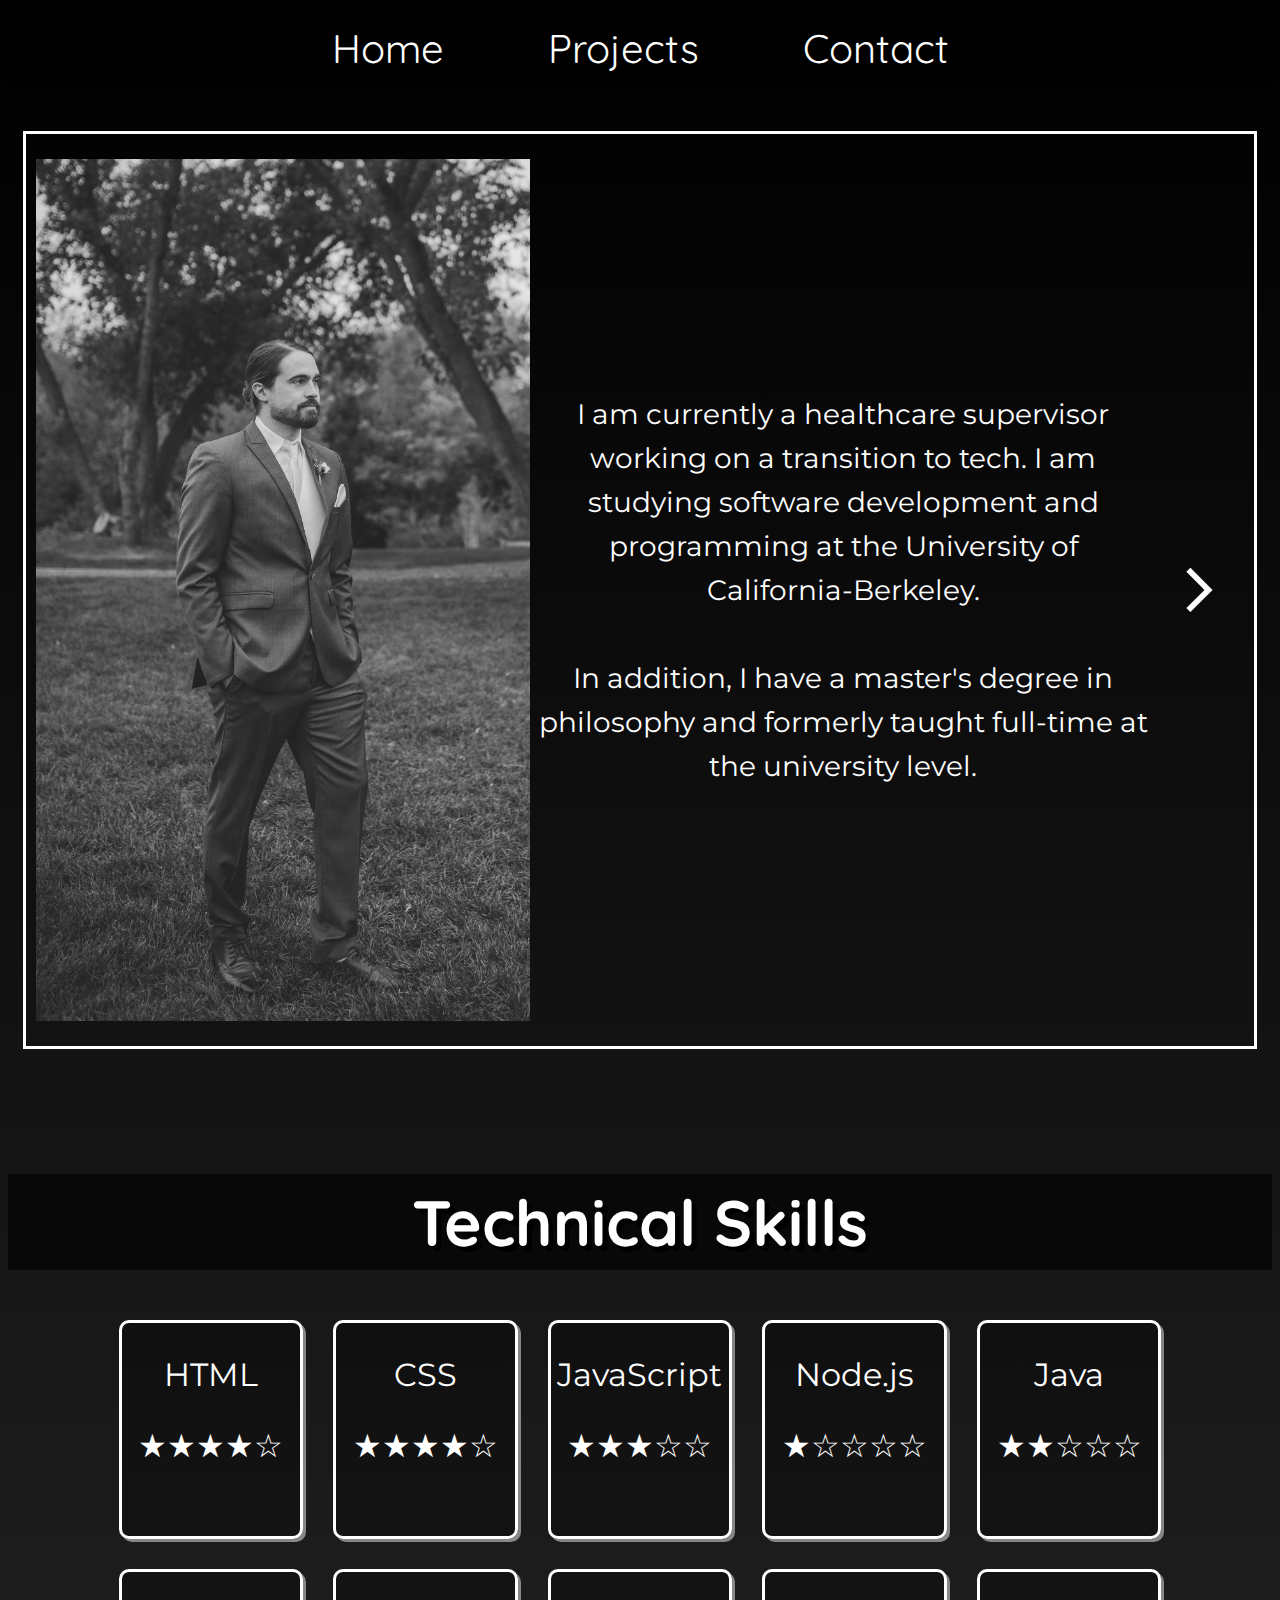
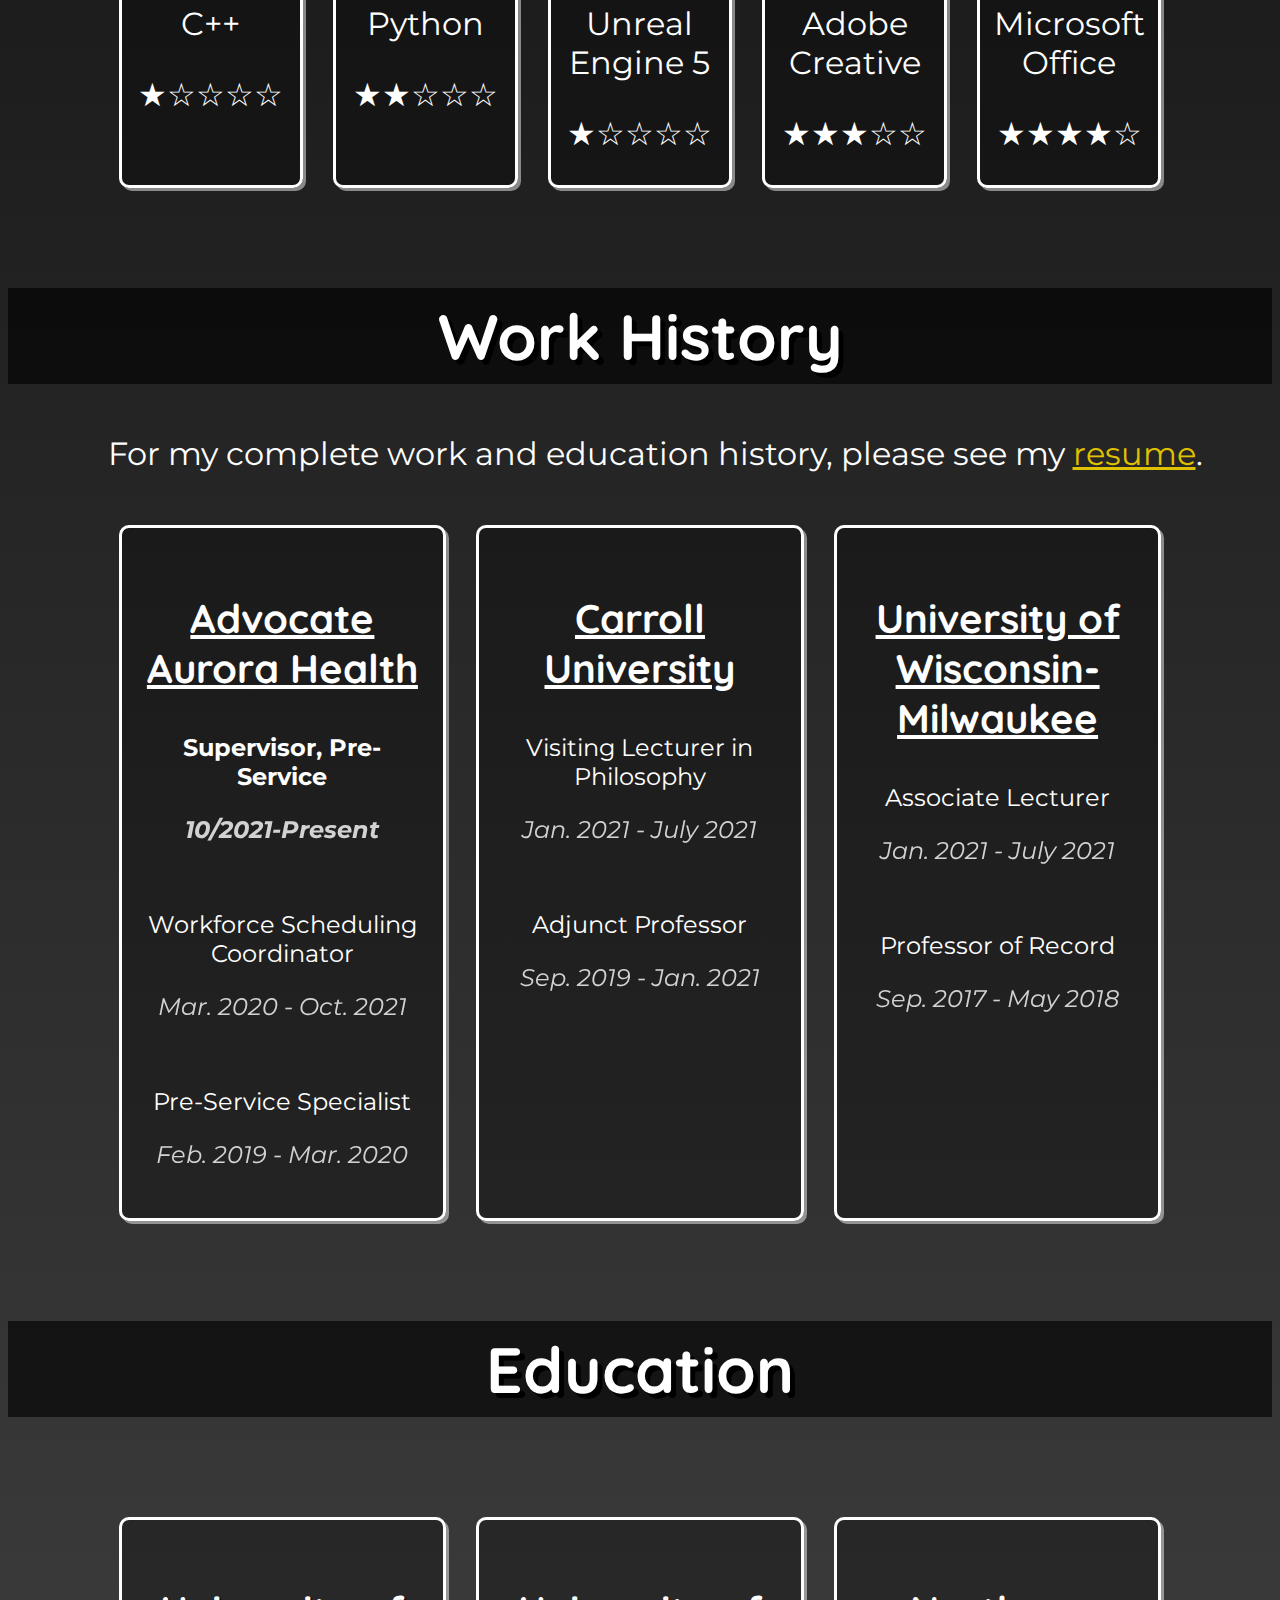
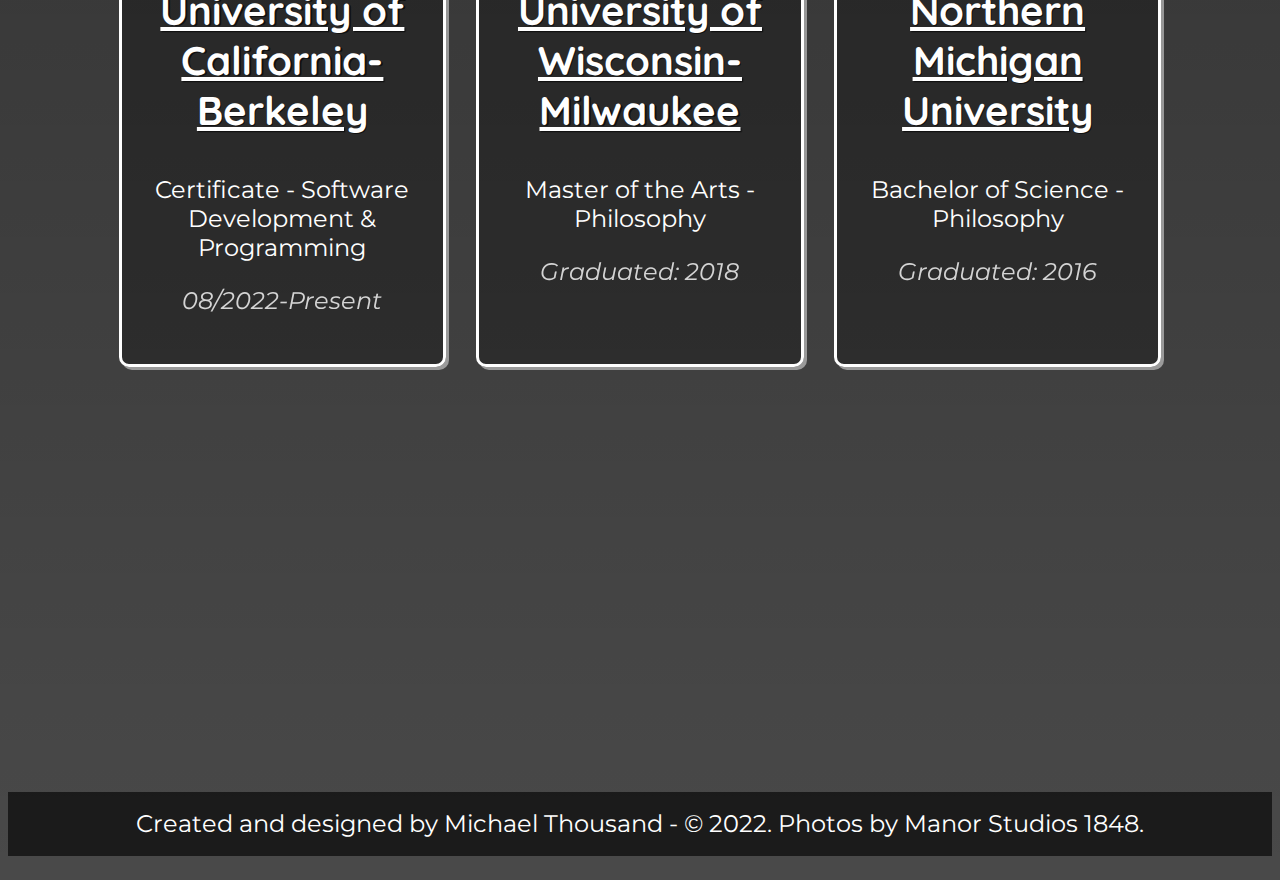
==== commit 1d75e047: "version 2.2" ====
--- a/about.html
+++ b/about.html
@@ -8,7 +8,8 @@
             <link href="https://fonts.googleapis.com/css2?family=Montserrat&family=Quicksand&family=Raleway&display=swap" rel="stylesheet">
             <link rel="stylesheet" href="./about.css">  
             <meta content="width=device-width, initial-scale=1" name="viewport" />
-            <meta content="format-detection" content="telephone=no">
+            <link rel="stylesheet" href="https://fonts.googleapis.com/css2?family=Material+Symbols+Outlined:opsz,wght,FILL,GRAD@48,400,0,0" />
+            <link rel="stylesheet" href="https://fonts.googleapis.com/css2?family=Material+Symbols+Outlined:opsz,wght,FILL,GRAD@48,400,0,0" />
         </head>
 
         <header>
@@ -22,31 +23,30 @@
         </header>
 
         <main>
+     
             <div id="top-section">
-                <img src="./wedding_solo.jpg" alt="Michael">
-                <p>I am currently a healthcare supervisor working on a transition to tech. I am studying software development
-                    and programming at the University of California-Berkeley.
-                    <br>
-                    <br>
-                    In addition, I have a master's degree in philosophy and formerly taught full-time at the university
-                    level.
-                </p>
-            </div>
-
-            <div id="mid-section">
-                <p>I owe my love of technology to my parents who owned their own software sales company when I was growing up.
-                    <br>
-                    <br>
-                    With their help, I took apart my first computer at 7 years old.
-                </p>
-                <img src="./wedding_parents.jpg" alt="Michael and his parents">
-            </div>
-
-            <div id="bot-section">
-                <img src="./wedding_Ashley.jpg" alt="Michael with his wife Ashley">
-                <p>My wife, Ashley, and I spend most of our free time playing video games together, closely monitored by our
-                    two pugs (Tuukka & Plato).
-                </p>
+                <div id="slideshow">
+                    <span class="material-symbols-outlined" id="backArrowButton">
+                        chevron_left
+                    </span>
+                    <span class="material-symbols-outlined" id="backArrowButtonTwo">
+                        chevron_left
+                    </span>
+                    <img id="slideshowImage" src="./wedding_solo.jpg" alt="Michael">
+                    <p id="slideshowText">I am currently a healthcare supervisor working on a transition to tech. I am studying software development
+                        and programming at the University of California-Berkeley.
+                        <br>
+                        <br>
+                        In addition, I have a master's degree in philosophy and formerly taught full-time at the university
+                        level.
+                    </p>
+                    <span class="material-symbols-outlined" id="arrowButton">
+                        chevron_right
+                    </span>
+                    <span class="material-symbols-outlined" id="arrowButtonTwo">
+                        chevron_right
+                    </span>
+                </div>
             </div>
  
             <div class="container">
@@ -154,6 +154,6 @@
                 <p>Created and designed by Michael Thousand - &copy; 2022. Photos by Manor Studios 1848.</p>
             </div> 
         </footer>
-
+        <script src="./about.js"></script>
     </body>
 </html>--- a/about.css
+++ b/about.css
@@ -49,64 +49,81 @@
 
 /*begin unique for this page*/
 
-#top-section{
+#slideshow{
+    border: 3px solid #fff;
+    margin: 25px;
+    padding: 25px;
     display: inline-flex;
-    padding: 50px;
-    margin-top: 80px;
-}
-
-#top-section img{
-    height: 1014px;
-    width: 580.5px;
-}
-
-#top-section p{
-    padding:175px 100px 100px 100px;
+}
+
+#slideshow img{
+    max-height: 1014px;
+    max-width: 1014px;
+    height: auto;
+    width: auto;
+}
+
+#slideshow p{
     color:#fff;
     font-family: montserrat, sans-serif;
     font-size: 3rem;
+    line-height: 4rem;
     text-align: center;
-    line-height: 5rem;
-}
-
-#mid-section{
-    display: inline-flex;
-    padding: 50px;
-}
-
-#mid-section img{
-    height: 580.5px;
-    width: 1014px;
-}
-
-
-#mid-section p{
-    padding: 20px 100px 100px 100px;
-    color:#fff;
-    font-family: montserrat, sans-serif;
-    font-size: 3rem;
-    text-align: center;
-    line-height: 5rem;
-}
-
-#bot-section{
-    display: inline-flex;
-    padding: 50px;
-}
-
-#bot-section img{
-    height: 580.5px;
-    width: 1014px;
-}
-
-
-#bot-section p{
-    padding: 120px 100px 100px 100px;
-    color:#fff;
-    font-family: montserrat, sans-serif;
-    font-size: 3rem;
-    text-align: center;
-    line-height: 5rem;
+    margin-top: auto;
+    margin-bottom: auto;
+    margin-left: 20px;
+    margin-right: 20px;
+}
+
+#arrowButton{
+    color: #fff;
+    font-size: 7rem;
+    margin-top: auto;
+    margin-bottom: auto;
+}
+
+#arrowButton:hover{
+    cursor: pointer;
+    text-shadow:1px 1px 10px #fff, 1px 1px 10px #ccc;
+}
+
+#arrowButtonTwo{
+    color: #fff;
+    font-size: 7rem;
+    margin-top: auto;
+    margin-bottom: auto;
+    display: none;
+}
+
+#arrowButtonTwo:hover{
+    cursor: pointer;
+    text-shadow:1px 1px 10px #fff, 1px 1px 10px #ccc;
+}
+
+#backArrowButton{
+    color: #fff;
+    font-size: 7rem;
+    margin-top: auto;
+    margin-bottom: auto;
+    display: none;
+}
+
+#backArrowButton:hover{
+    cursor: pointer;
+    text-shadow:1px 1px 10px #fff, 1px 1px 10px #ccc;
+}
+
+#backArrowButtonTwo{
+    color: #fff;
+    font-size: 7rem;
+    margin-top: auto;
+    margin-bottom: auto;
+    display: none;
+}
+
+#backArrowButtonTwo:hover{
+    cursor: pointer;
+    text-shadow:1px 1px 10px #fff, 1px 1px 10px #ccc;
 }
 
 .container h1{
@@ -236,73 +253,59 @@
     .navbar{
         padding-left: 0px;
     }
-    #top-section p{
-        margin-top: auto;
-        margin-bottom: auto;
-        padding-top: 100px;
-    }
-    
-    #mid-section p{
-        padding-top: 0px;
-        padding-bottom: 0px;
-        margin-top: auto;
-        margin-bottom: auto;
-    }
-
-    #bot-section p{
-        margin-top: auto;
-        margin-bottom: auto;
-        padding-top: 100px;
-    }
-}
-
-@media only screen and (max-width: 1850px){
-    #top-section{
-        margin-top: 50px;
-    }
-
-    #top-section p{
-        padding: 0px;
-        padding-left: 30px;
-    }
-
-    #mid-section p{
-        padding: 0px;
-        padding-right: 30px;
-    }
-
-    #bot-section p{
-        padding:0px;
-        padding-left: 30px;
-    }
-}
-
-@media only screen and (max-width: 1640px){
-    #mid-section p{
+
+    #slideshow img{
+        max-width: 862px;
+    }
+}
+
+@media only screen and (max-width: 1825px){
+    #slideshow img{
+        max-width: 732.7px;
+    }
+
+    #slideshow p{
         font-size: 2.5rem;
-        line-height: 4rem;
-    }
-
-    #bot-section p{
-        font-size: 2.5rem;
-        line-height: 4rem;
-    }
-}
-
-@media only screen and (max-width: 1500px){
-    #top-section p{
-        font-size: 2.5rem;
-        line-height: 4rem;
-    }
-    
-    #mid-section p{
-        font-size: 2.25rem;
-        line-height: 3.75rem;
-    }
-
-    #bot-section p{
-        font-size: 2.25rem;
-        line-height: 3.75rem;
+        line-height: 3.5rem;
+        margin-left: 15px;
+        margin-right: 15px;
+    }
+}
+
+@media only screen and (max-width: 1585px){
+   #slideshow{
+    margin-left: 15px;
+    margin-right: 15px;
+   }
+}
+
+@media only screen and (max-width: 1510px){
+    #slideshow{
+        padding-left: 15px;
+        padding-right: 15px;
+    }
+    
+    #slideshow p{
+        font-size: 2rem;
+        line-height: 3rem;
+        margin-left: 10px;
+        margin-right: 10px;
+    }
+
+    #arrowButton{
+        font-size: 5.5rem;
+    }
+    
+    #arrowButtonTwo{
+        font-size: 5.5rem;
+    }
+
+    #backArrowButton{
+        font-size: 5.5rem;
+    }
+
+    #backArrowButtonTwo{
+        font-size: 5.5rem;
     }
 
     .skill{
@@ -316,93 +319,74 @@
         padding-left: 0px;
     }
 
-    #top-section{
-        padding-top: 0px;
+    #slideshow{
+        padding-left: 10px;
         padding-right: 10px;
-        padding-left: 10px;
-    }
-
-    #mid-section{
-        padding-top: 0px;
-        padding-right: 10px;
-        padding-left: 10px;
-    }
-
-    #mid-section img{
-        width: 762.75px;
-        height: auto;
-    }
-
-    #mid-section p{
-        font-size: 2rem;
-        line-height: 3rem;
-    }
-
-    #bot-section{
-        padding-top: 0px;
-        padding-right: 10px;
-        padding-left: 10px;
-    }
-
-    #bot-section img{
-        width: 762.75px;
-        height: auto;
-    }
-
-    #bot-section p{
-        font-size: 2rem;
-        line-height: 3rem;
-    }
-}
-
-/*for iPad Air - horizontal*/
-@media only screen and (max-width: 1180px){
-    #top-section p{
-        font-size: 2rem;
-        line-height: 3.5rem;
-    }
-
-    #top-section img{
-        height: 762.75px;
-        width: auto;
-    }
-
-    #mid-section p{
+    }
+
+    #slideshow img{
+        max-height: 862px;
+    }
+
+    #slideshow p{
         font-size: 1.75rem;
-        line-height: 2.5rem;
-    }
-
-    #mid-section img{
-        width: 762.75px;
-        height: auto;
-    }
-
-    #bot-section p{
-        font-size: 1.75rem;
-        line-height: 2.5rem;
-    }
-
-    #bot-section img{
-        width: 762.75px;
-        height: auto;
-    }
-
-    .skill{
-        font-size: 1.75rem;
-    }
-
-    #resume-line{
-        font-size: 1.75rem;
-    }
-
-    .footer{
-        margin-top: 200px;
+        line-height: 2.75rem;
+        margin-left: 7px;
+        margin-right: 7px;
     }
 
     .container h1{
         font-size: 4rem;
         line-height: 6rem;
     }
+}
+
+@media only screen and (max-width: 1235px){
+    #slideshow{
+        padding: 3px;
+    }
+
+    #slideshow img{
+        max-width: 623px;
+    }
+
+    #slideshow p{
+        font-size: 1.5rem;
+        line-height: 2.5rem;
+        margin-left: 5px;
+        margin-right: 5px;
+    }
+
+    #arrowButton{
+        font-size: 4.5rem;
+    }
+    
+    #arrowButtonTwo{
+        font-size: 4.5rem;
+    }
+
+    #backArrowButton{
+        font-size: 4.5rem;
+    }
+
+    #backArrowButtonTwo{
+        font-size: 4.5rem;
+    }
+}
+
+/*for iPad Air - horizontal*/
+@media only screen and (max-width: 1180px){
+    .skill{
+        font-size: 1.5rem;
+    }
+
+    #resume-line{
+        font-size: 1.75rem;
+    }
+
+    .footer{
+        margin-top: 200px;
+    }
 
     .job h3{
         font-size: 2rem;
@@ -424,35 +408,14 @@
 
 /*for iPad Mini - horizontal*/
 @media only screen and (max-width: 1024px){
-    #top-section img{
-        height: 572px;
-    }
-
-    #top-section p{
-        font-size: 2rem;
-        line-height: 3rem;
-    }
-
-    #mid-section img{
-        width: 572px;
-    }
-
-    #mid-section p{
-        font-size: 1.5rem;
-        line-height: 2rem;
-    }
-
-    #bot-section img{
-        width: 572px;
-    }
-
-    #bot-section p{
-        font-size: 1.5rem;
-        line-height: 2rem;
-    }
-    
-    .skill{
-        font-size: 1.5rem;
+    #slideshow img{
+        max-width: 500px;
+        max-height: 732.7px;
+    }
+
+    #slideshow p{
+        font-size: 1.25rem;
+        line-height: 2.25rem;
     }
 
     #resume-line{
@@ -466,24 +429,30 @@
 }
 
 /*for Pixel 5 - horizontal*/
-@media only screen and (max-width: 900px){
+@media only screen and (max-width: 905px){
     .navbar li{
         font-size: 2rem;
         line-height: 2.5rem;
         padding: 0px 50px;
     }
 
-    #top-section p{
-        font-size: 1.75rem;
+   #slideshow{
+        display: block;
+        text-align: center;
+   }
+
+   #slideshow img{
+        display: flex;
+        margin-left: auto;
+        margin-right: auto;
+        margin-top: 15px;
+        max-width: 623px;
+   }
+
+   #slideshow p{
+        font-size: 1.5rem;
         line-height: 2.5rem;
-    }
-
-    #mid-section img{
-        width: 429px;
-    }
-
-    #bot-section img{
-        width: 429px;
+        margin: 15px;
     }
 
     .container h1{
@@ -511,21 +480,9 @@
 
 /*for Galaxy S8+ - horizontal */
 @media only screen and (max-width: 760px){
-    #top-section{
-        padding: 0px 10px 20px 10px;
-    }
-
-    #top-section p{
-        font-size: 1.75rem;
+    #slideshow p{
+        font-size: 1.25rem;
         line-height: 2.25rem;
-    }
-
-    #mid-section{
-        padding: 0px 10px 20px 10px;
-    }
-
-    #bot-section{
-        padding: 0px 10px 20px 10px;
     }
 
     .skills-table{
@@ -577,40 +534,9 @@
         padding: 0px 38px;
     }
 
-    #top-section{
-        margin-top: 20px;
-        padding: 0px;
-        padding-bottom: 20px;
-    }
-
-    #top-section img{
-        height: 429px;
-        padding-left: 0px;
-    }
-
-    #top-section p{
-        font-size: 1.5rem;
-        line-height: 2rem;
-        padding-top: 10px;
-        padding-left: 10px;
-    }
-
-    #mid-section img{
-        width: 321.75px;
-    }
-
-    #mid-section p{
-        font-size: 1rem;
-        line-height: 1.5rem;
-    }
-
-    #bot-section img{
-        width: 321.75px;
-    }
-
-    #bot-section p{
-        font-size: 1rem;
-        line-height: 1.5rem;
+    #slideshow img{
+        max-width: 530px;
+        max-height: 732.7px;
     }
 
     .container h1{
@@ -637,6 +563,17 @@
 
     .footer{
         font-size: 0.9rem;
+    }
+}
+
+@media only screen and (max-width: 590px){
+    #slideshow{
+        margin: 5px;
+    }
+
+    #slideshow img{
+        max-width: 450.5px;
+        max-height: 623px;
     }
 }
 
@@ -647,60 +584,6 @@
         font-size: 1.6rem;
     }
     
-    #top-section{
-        display: block;
-        justify-content: center;
-    }
-    
-    #top-section img{
-        display: block;
-        margin-left: auto;
-        margin-right: auto;
-        height: 572px;
-    }
-
-    #top-section p{
-        padding-left: 0px;
-    }
-
-    #mid-section{
-        display: block;
-        justify-content: center;
-    }
-    
-    #mid-section img{
-        display: block;
-        margin-left: auto;
-        margin-right: auto;
-        margin-top: -417px;
-    }
-
-    #mid-section p{
-        padding-right: 0px;
-        margin-top: 215px;
-        font-size: 1.5rem;
-        line-height: 2rem;
-    }
-
-    #bot-section{
-        display: block;
-        justify-content: center;
-    }
-    
-    #bot-section img{
-        display: block;
-        margin-left: auto;
-        margin-right: auto;
-        margin-top: 185px;
-    }
-
-    #bot-section p{
-        padding-left: 0px;
-        margin-top: 15px;
-        font-size: 1.5rem;
-        line-height: 2rem;
-    }
-    
     #resume-line{
         padding-right: 5px;
         padding-left: 5px;
@@ -733,36 +616,49 @@
     }
 }
 
-@media only screen and (max-width: 515px){
-    #mid-section img{
-        margin-top: -445px;
-    }
-
-    #bot-section img{
-        margin-top: 215px;
+@media only screen and (max-width: 500px){
+    #slideshow img{
+        max-width: 380px;
+        max-height: 530px;
+    }
+
+    .skills-table{
+        grid-template-columns: 1fr 1fr;
+        grid-template-rows: 1fr 1fr 1fr 1fr 1fr;
     }
 }
 
 /*for iPhone XR - vertical*/
-@media only screen and (max-width: 415px){
+@media only screen and (max-width: 417px){
     .navbar li{
         padding: 0px 20px;
         font-size: 1.5rem;
     }
 
-    #mid-section img{
-        width: 321.75px;
-        margin-top: -515px;
-    }
-
-    #bot-section img{
-        width: 321.75px;
-        margin-top: 280px;
-    }
-
-    .skills-table{
-        grid-template-columns: 1fr 1fr;
-        grid-template-rows: 1fr 1fr 1fr 1fr 1fr;
+    #slideshow img{
+        max-height: 450.5px;
+        max-width: 325px;
+    }
+
+    #slideshow p{
+        font-size: 1.15rem;
+        line-height: 2.15rem;
+    }
+
+    #arrowButton{
+        font-size: 3.75rem;
+    }
+    
+    #arrowButtonTwo{
+        font-size: 3.75rem;
+    }
+
+    #backArrowButton{
+        font-size: 3.75rem;
+    }
+
+    #backArrowButtonTwo{
+        font-size: 3.75rem;
     }
 
     .footer{
@@ -777,41 +673,58 @@
         padding: 0px 22px;
     }
 
-    #mid-section p{
-        font-size: 1.25rem;
-        line-height: 1.75rem;
-    }
-
-    #mid-section img{
-        margin-top: -420px;
-    }
-
-    #bot-section p{
-        font-size: 1.25rem;
-        line-height: 1.75rem;
-    }
-
-    #bot-section img{
-        margin-top: 190px;
-    }
-
     .container h1{
         font-size: 3rem;
         line-height: 4.5rem;
     }
 }
 
-@media only screen and (max-width: 360px){
+@media only screen and (max-width: 365px){
     .navbar li{
         font-size: 1.15rem;
         padding: 0px 20px;
     }
-}
-
-@media only screen and (max-width: 325px){
+
+    #slideshow img{
+        max-height: 415px;
+        max-width: 300px;
+    }
+}
+
+@media only screen and (max-width: 335px){
     .navbar li{
         font-size: 1rem;
         padding: 0px 17px;
+    }
+
+    #slideshow img{
+        max-width: 275px;
+        max-height: 400px;
+    }
+
+    .container h1{
+        font-size: 2.25rem;
+        line-height: 3.75rem;
+    }
+
+    #resume-line{
+        font-size: 1rem;
+    }
+
+    .job h3{
+        font-size: 1.75rem;
+    }
+
+    .job p{
+        font-size: 1.15rem;
+    }
+
+    .school h3{
+        font-size: 1.75rem;
+    }
+
+    .school p{
+        font-size: 1.15rem;
     }
 }
 
@@ -820,29 +733,12 @@
     .navbar li{
         padding: 0px 15px;
     }
-
-    #top-section img{
-        height: auto;
-        width: 250px;
-    }
-
-    #mid-section img{
-        width: 250px;
-        margin-top: -472px;
-    }
-
-    #mid-section p{
-        margin-top: 200px;
-    }
-
-    #bot-section img{
-        width: 250px;
-        margin-top: 275px;
-    }
-
-    .skills-table{
-        margin-left: 10px;
-        margin-right: auto;
-    }
-}
-
+}
+
+@media only screen and (max-width: 285px){
+    #slideshow img{
+        max-width: 230px;
+        max-height: 350px;
+    }
+}
+
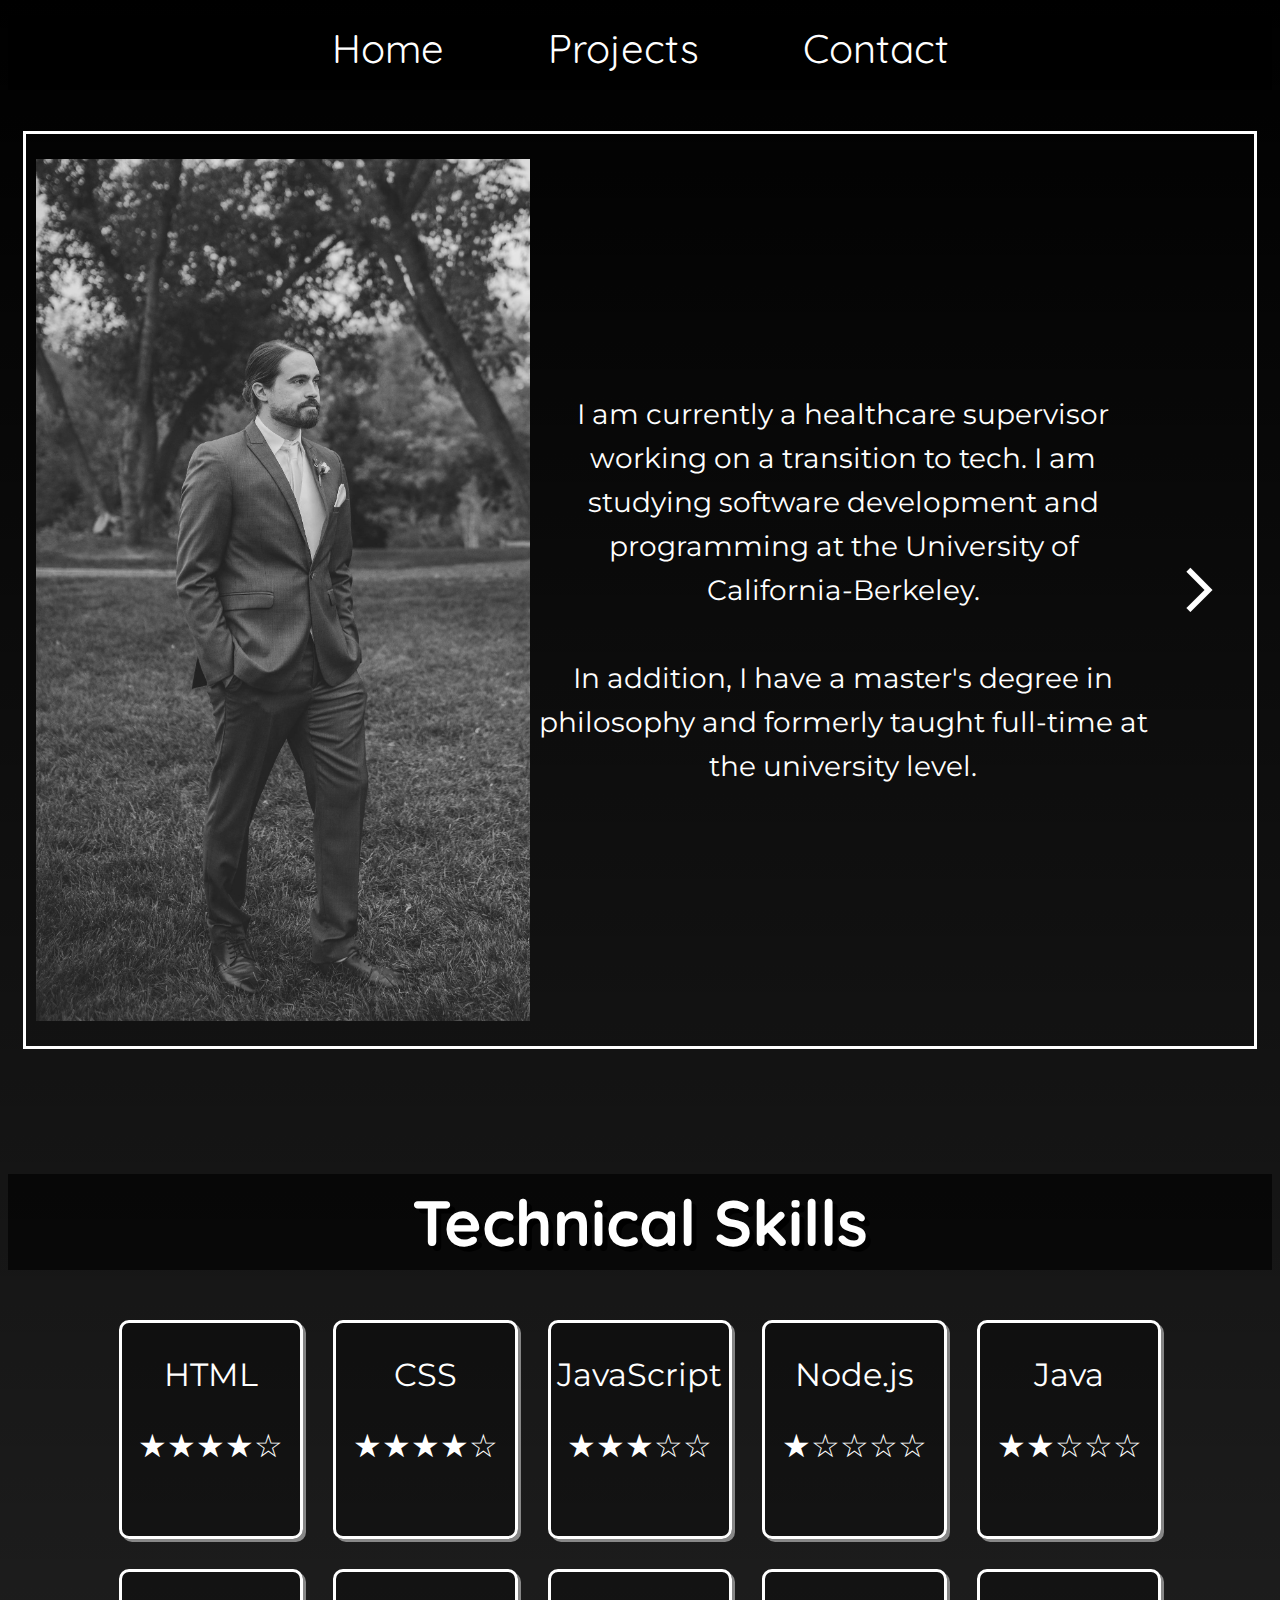
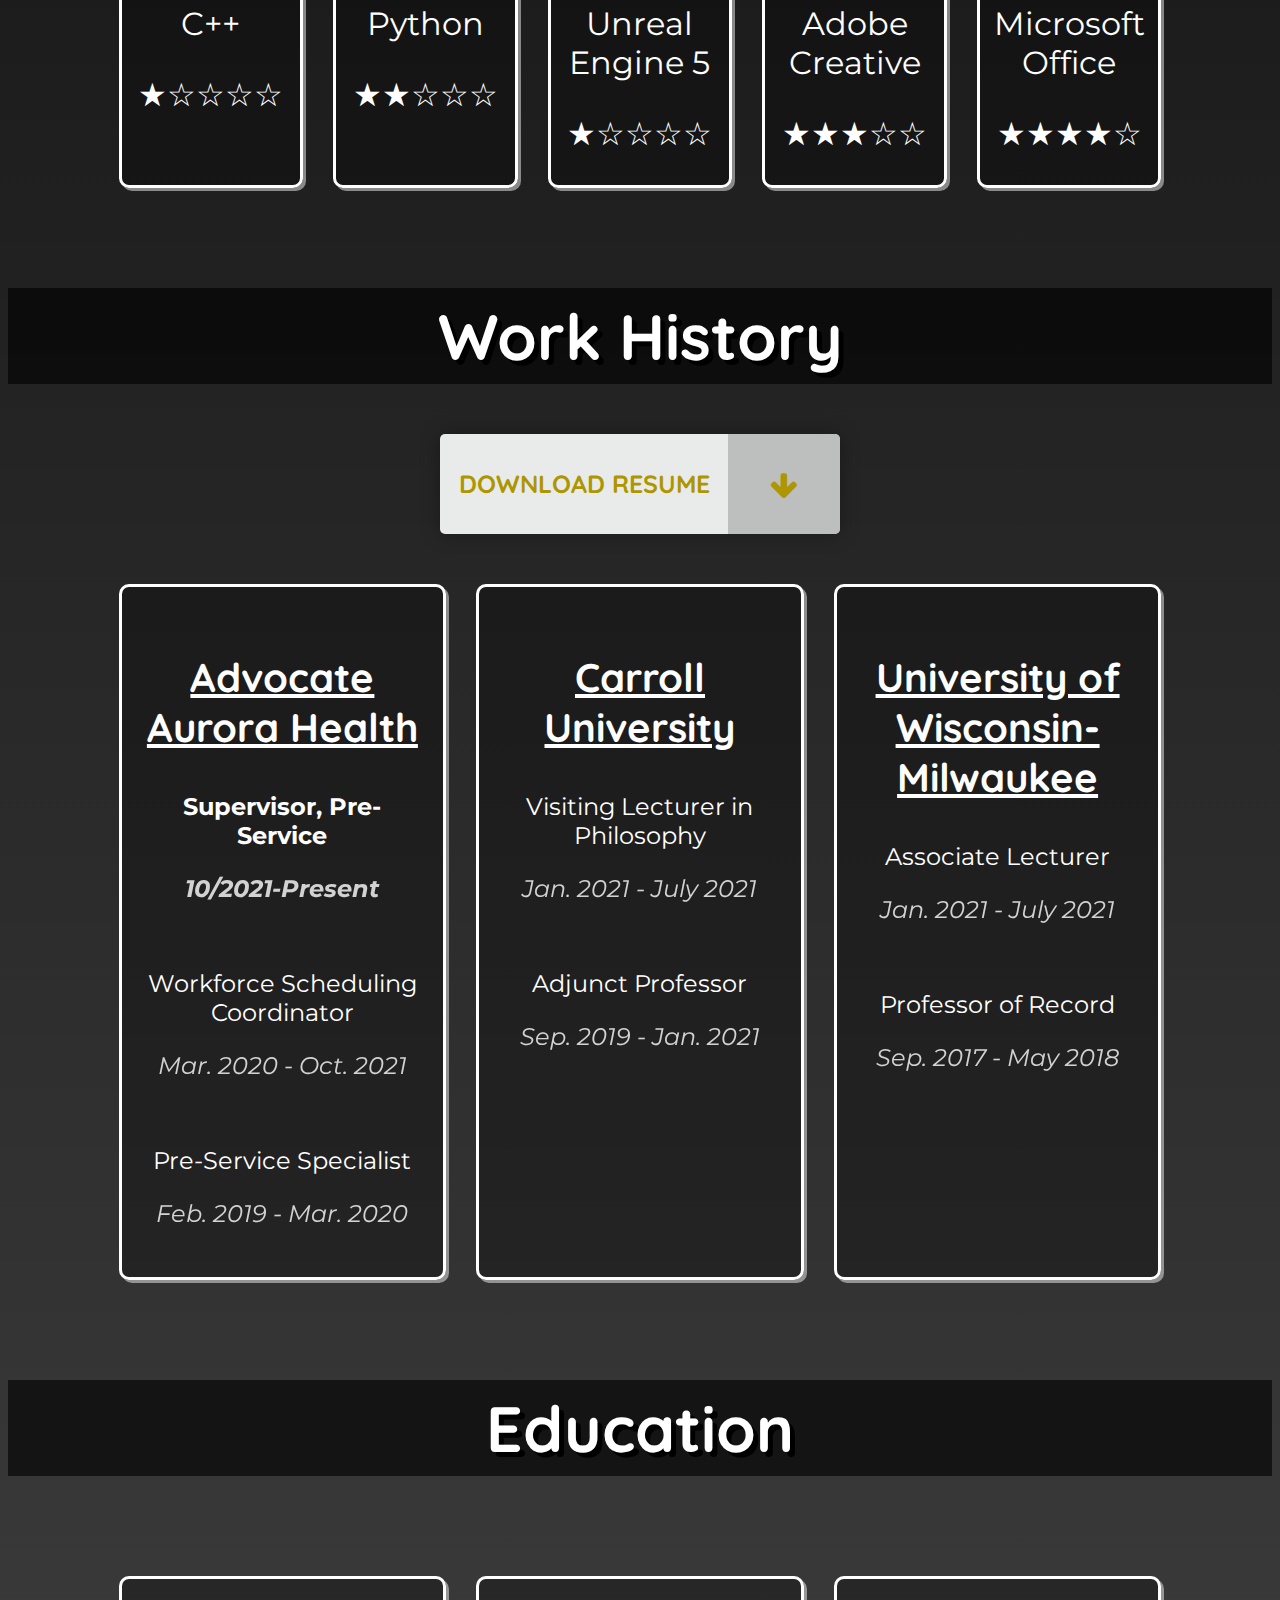
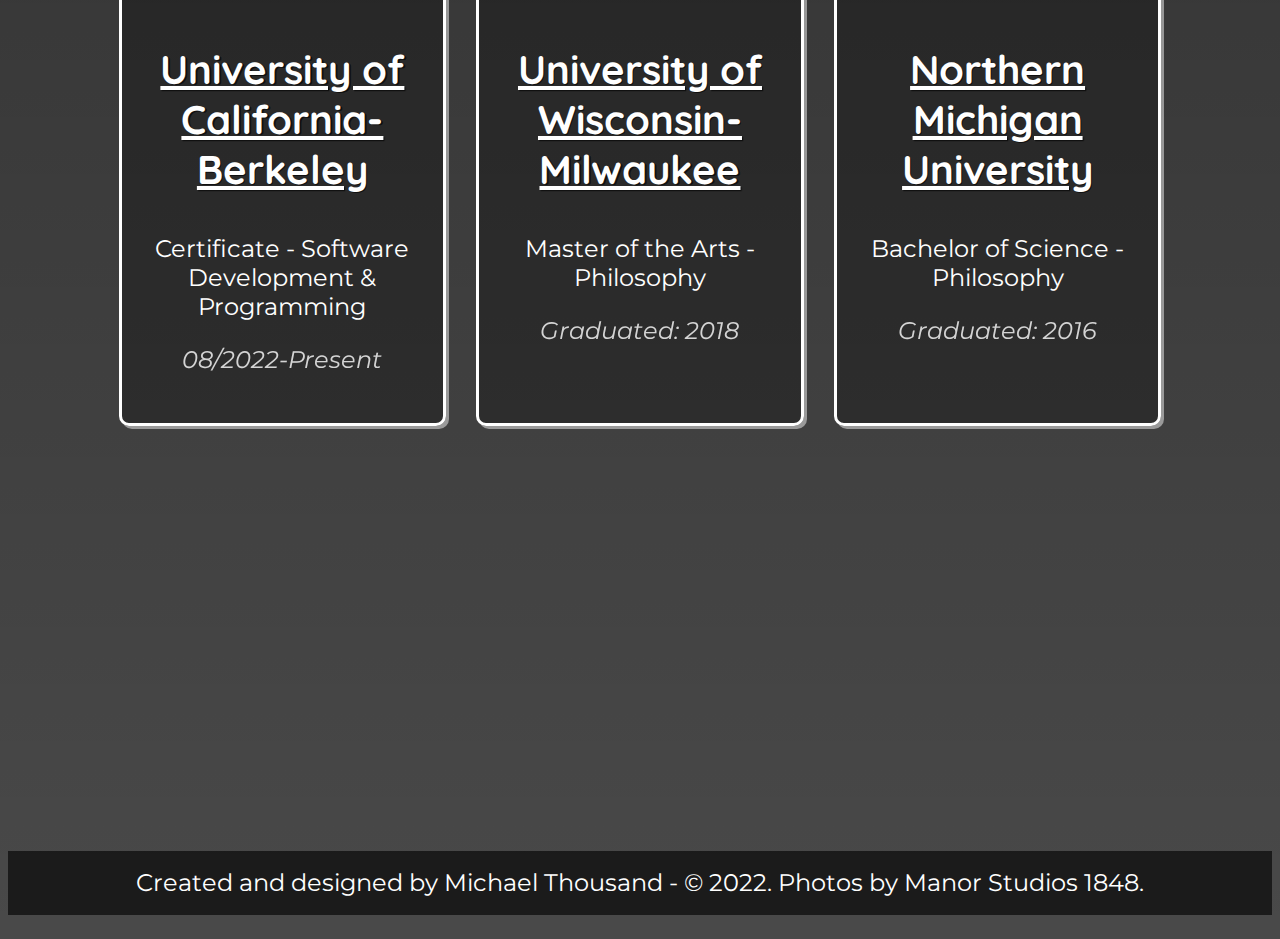
==== commit 576509a6: "Version 2.2.2" ====
--- a/about.html
+++ b/about.html
@@ -96,7 +96,12 @@
             </div>
             <div class="container">
                 <h1>Work History</h1>
-                <p id="resume-line">For my complete work and education history, please see my <a href="./Michael_Thousand_Resume.pdf" target="_blank">resume</a>.</p>
+                <a class="button" style="color: #AD9600;" href="./Michael_Thousand_Resume.pdf" role="button" target="_blank">
+                    <span>DOWNLOAD RESUME</span>
+                    <div class="icon">
+                      <i class="fa fa-arrow-down"></i>
+                    </div>
+                </a>
                 <div class="resume-table">
                     <div class="job">
                         <h3>Advocate Aurora Health</h3>
--- a/about.css
+++ b/about.css
@@ -1,4 +1,9 @@
 /*updated for version 2.1.0*/
+
+@import url(https://fonts.googleapis.com/css?family=Open+Sans);
+@import url(https://maxcdn.bootstrapcdn.com/font-awesome/4.3.0/css/font-awesome.min.css);
+
+
 
 html{
     font-size: 16px;
@@ -165,6 +170,7 @@
     width: 82.5%;
     position: relative;
     margin: auto;
+    margin-top: 50px;
     grid-template-columns: 1fr 1fr 1fr;
     grid-template-rows: 1fr;
     text-align: center;
@@ -248,6 +254,75 @@
     color:#fff;
 }
 
+.button {
+    position: relative;
+    top: 0;
+    bottom: 0;
+    left: 0;
+    right: 0;
+    display: block;
+    overflow: hidden;
+    margin: auto;
+    border-radius: 5px;
+    box-shadow: 0 0 20px 0 rgba(0, 0, 0, 0.3);
+    width: 400px;
+    height: 100px;
+    line-height: 100px;
+    background-color: #f9fcfbec;
+    color: #AD9600;
+    font-family: quicksand, sans-serif;
+    font-weight: bold;
+  }
+
+  .button span,
+  .button div,
+  .button i {
+    transition: width 750ms ease-in 200ms, left 500ms ease-out 450ms, font-size 950ms ease;
+  }
+  
+  .button span,
+  .button .icon {
+     position: absolute;
+     display: block;
+    height: 100%;
+    text-align: center;
+   }
+
+  
+  .button span {
+    width: 72%;
+    left: 0px;
+    line-height: inherit;
+    font-size: 25px;
+  }
+  
+  .button .icon {
+    right: 0;
+    width: 28%;
+  }
+  
+  .button .icon .fa {
+    font-size: 30px;
+    vertical-align: middle;
+  }
+  
+  .icon {
+    width: 200px;
+    background-color: #aaacabb2;
+  }
+  
+  .button:hover span {
+    left: -72%;
+  }
+  
+  .button:hover .icon {
+    width: 100%;
+  }
+  
+  .button:hover .icon .fa {
+    font-size: 45px;
+  }
+
 /*begin responsive design*/
 @media only screen and (max-width: 2100px){
     .navbar{
